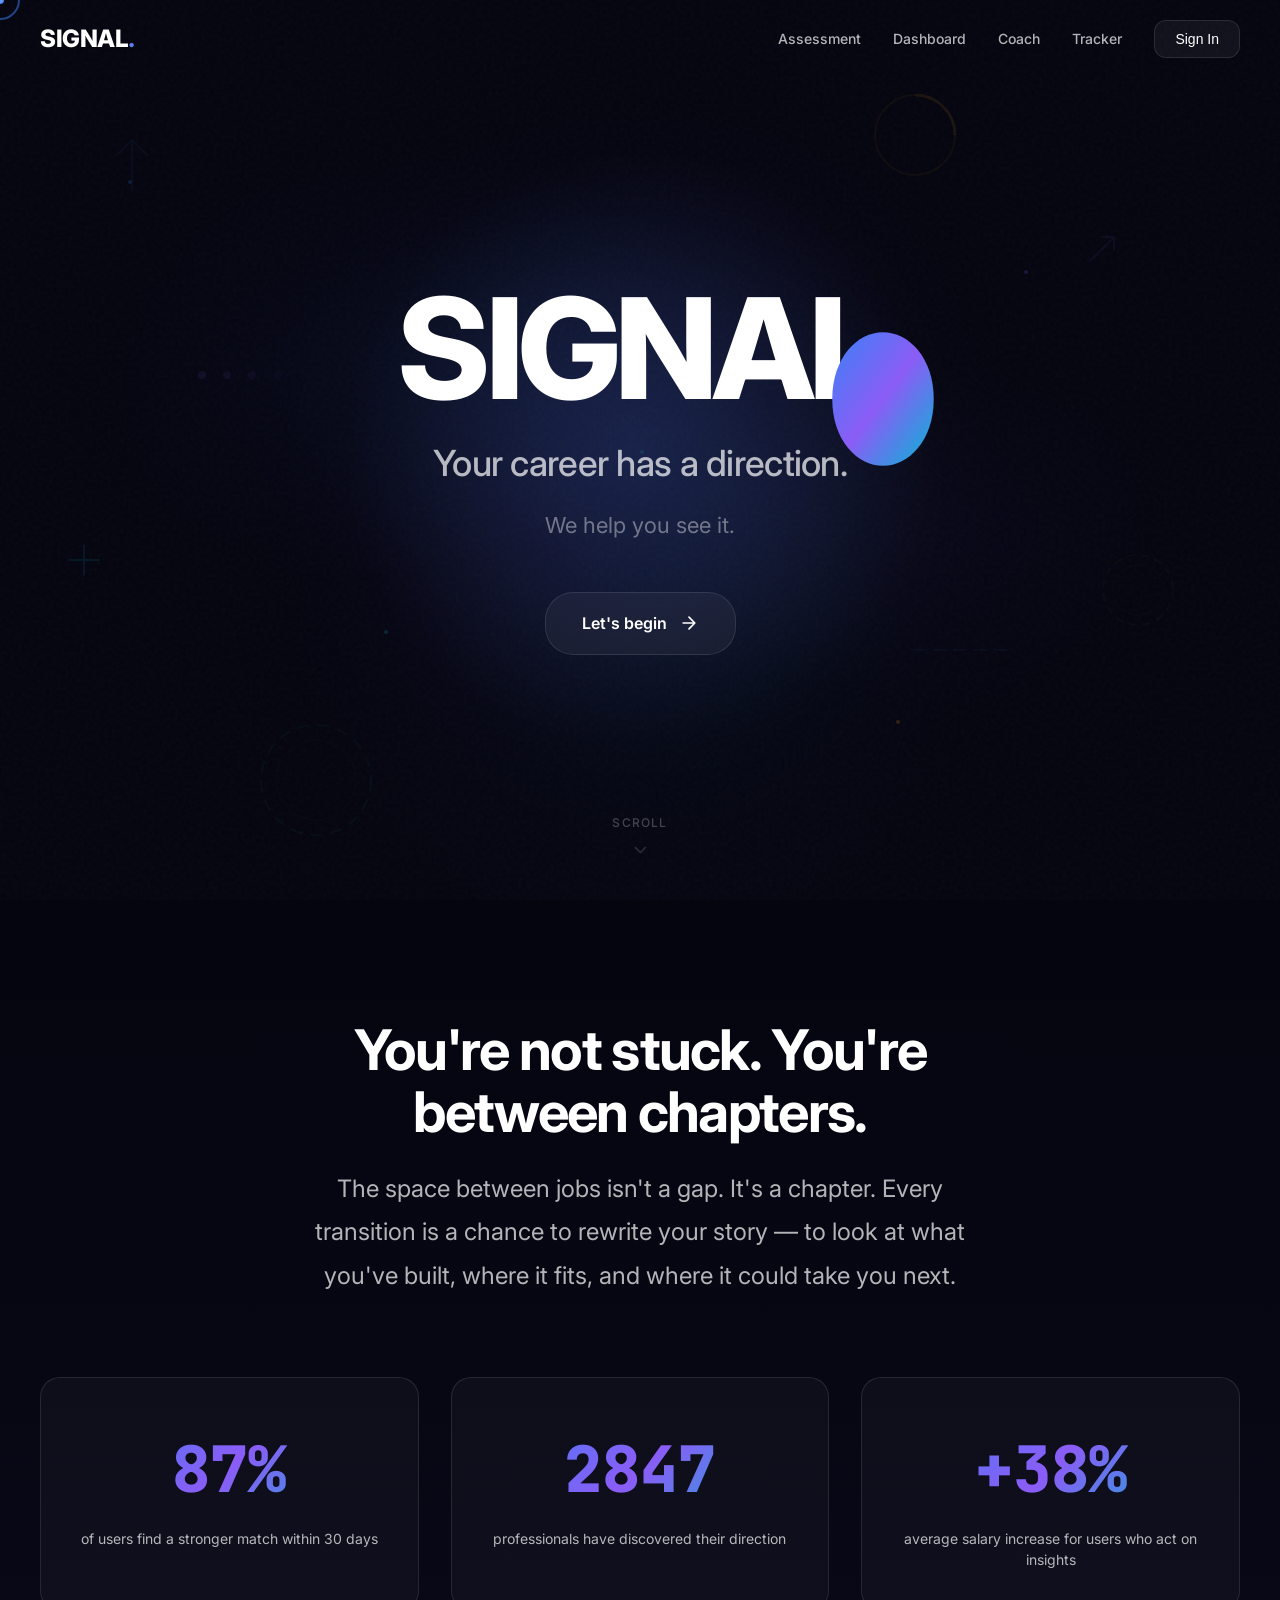
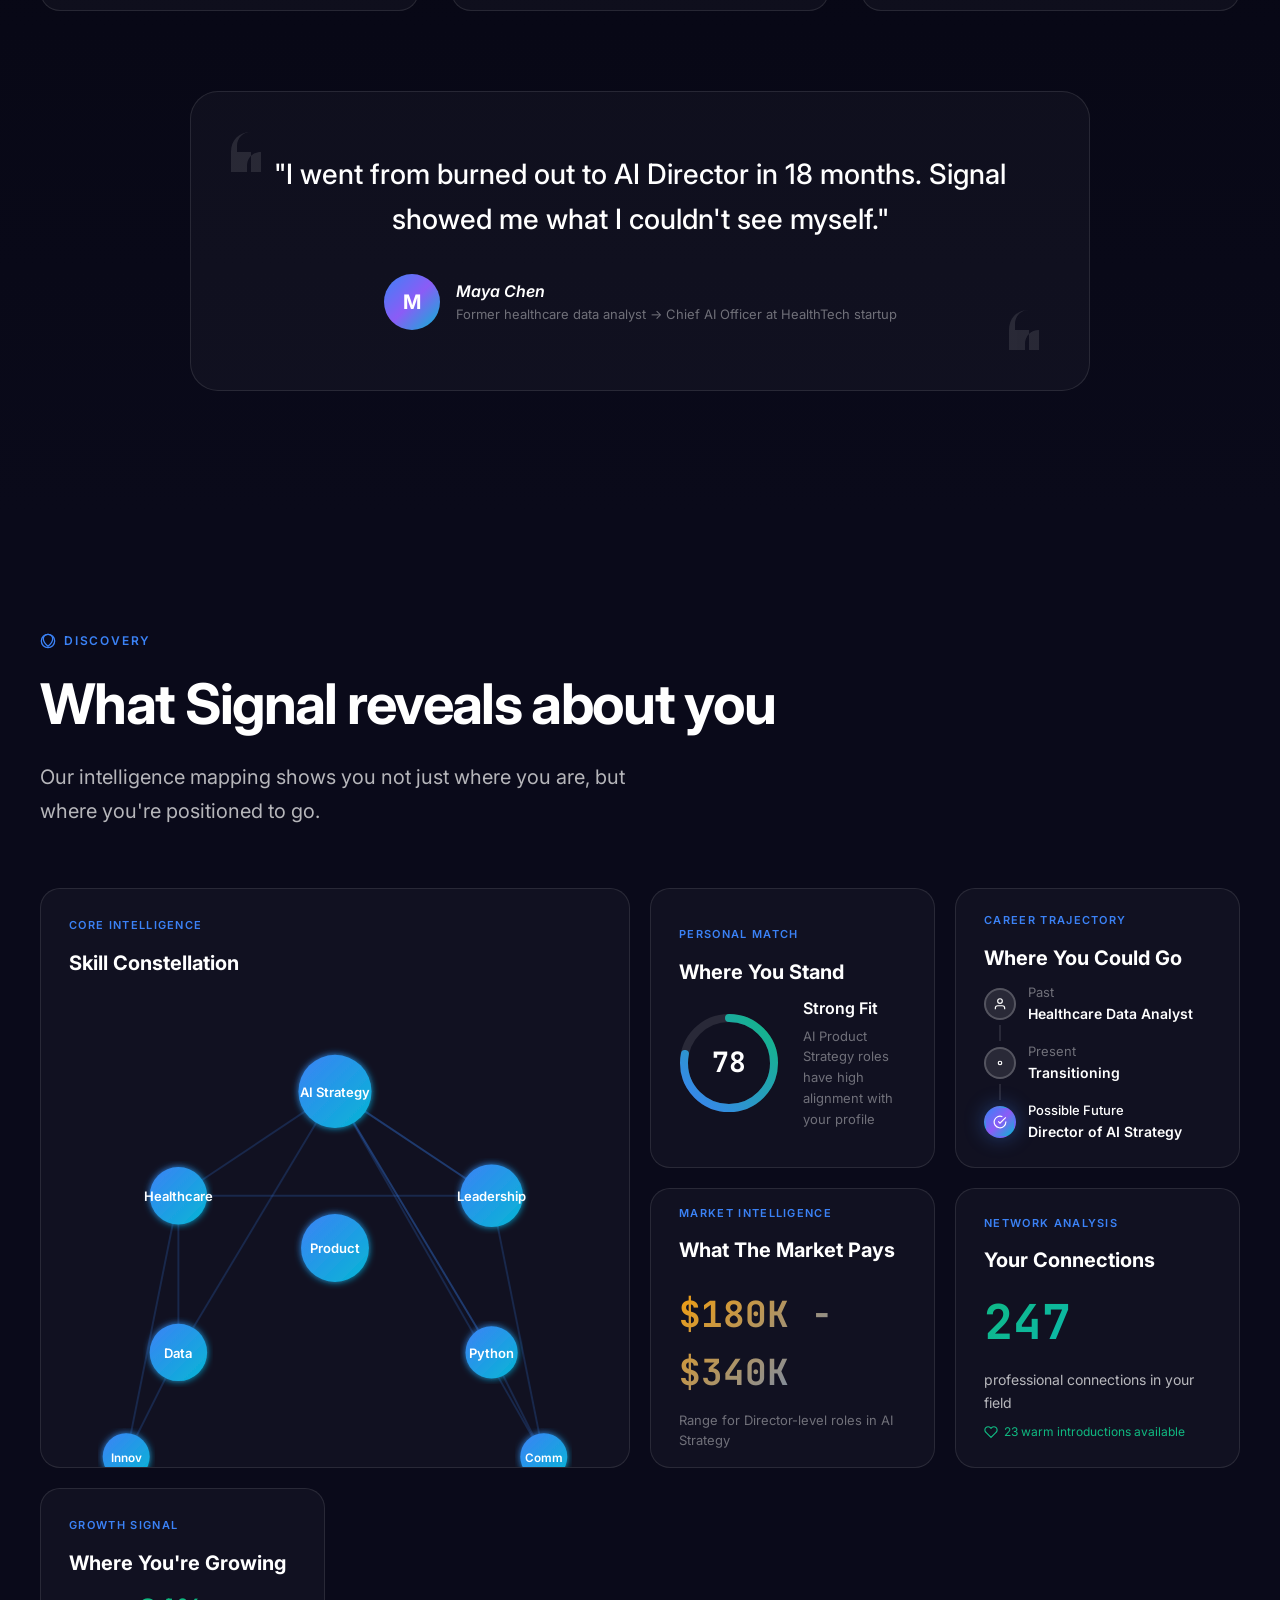
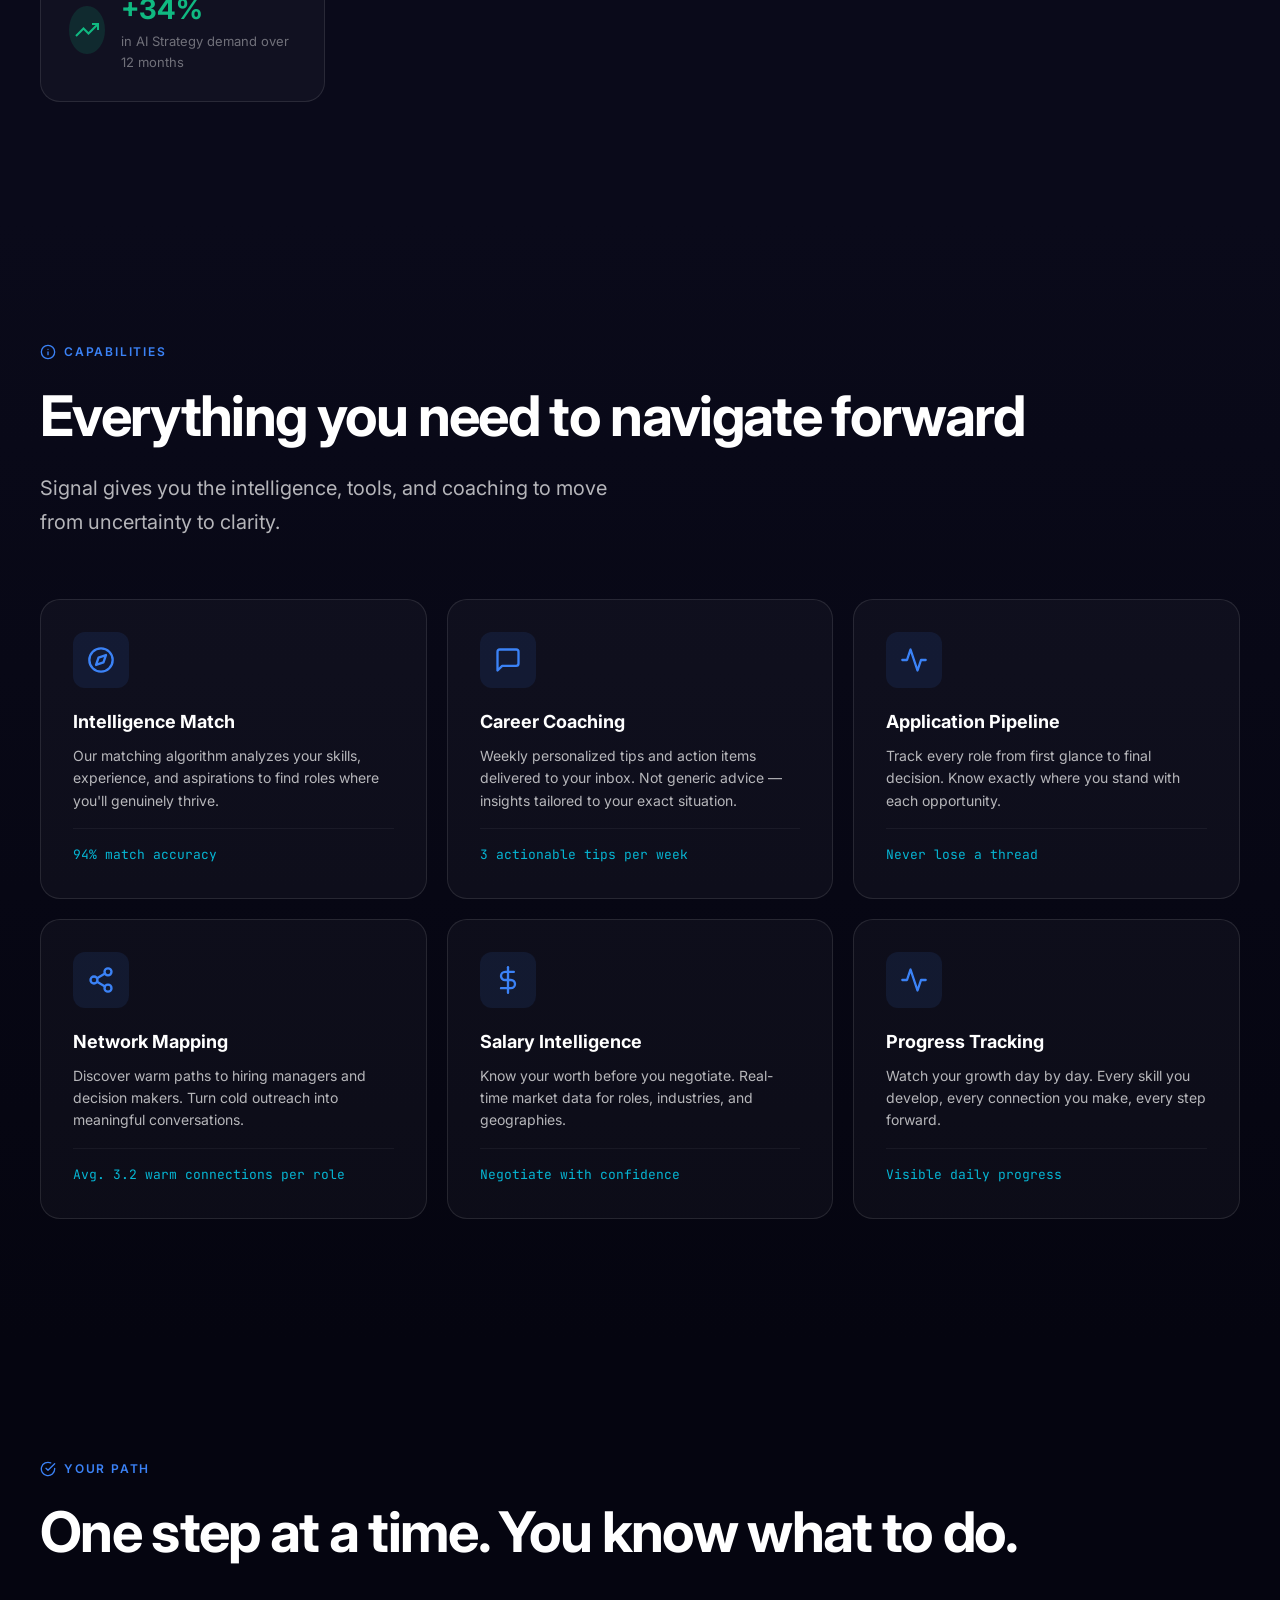
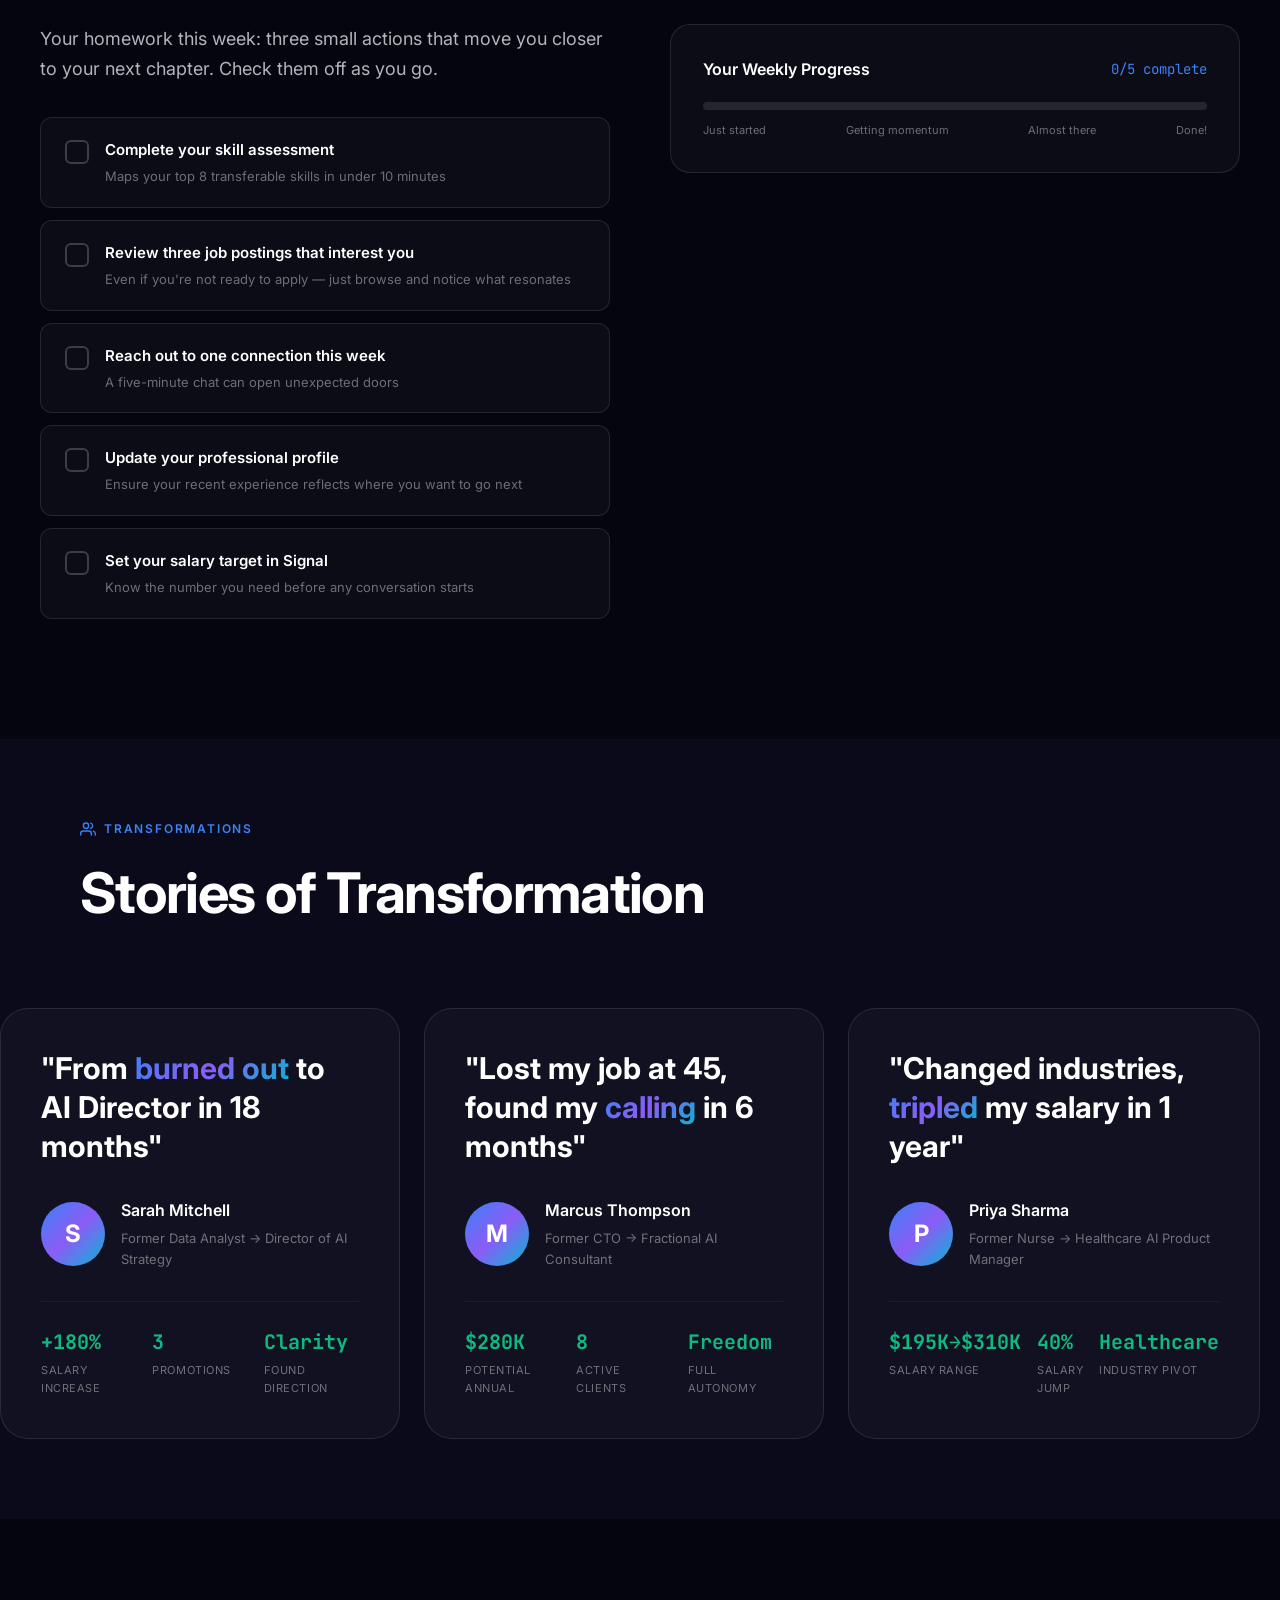
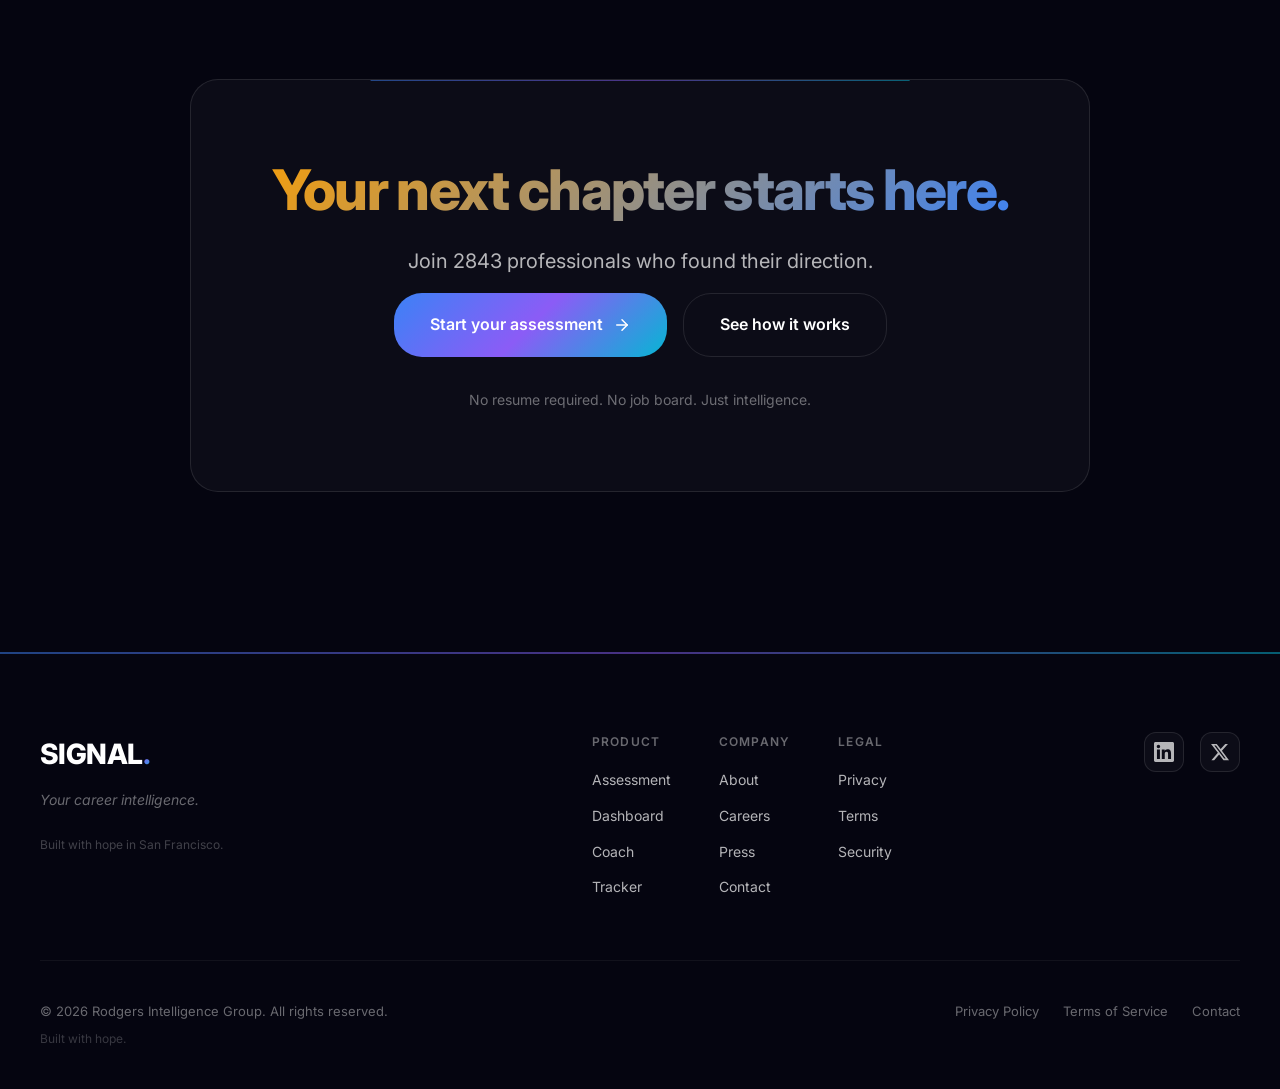
==== frontend/index.html @ 3d688646 "Initial commit: SIGNAL Career Intelligence Platform - 5-page V20 frontend (landing, assessment, dash" ====
<!DOCTYPE html>
<html lang="en">
<head>
  <meta charset="UTF-8">
  <meta name="viewport" content="width=device-width, initial-scale=1.0">
  <meta name="description" content="Signal — Your career intelligence platform. Discover your direction, match your skills to opportunity, and navigate your next chapter with confidence.">
  <meta name="theme-color" content="#0a0a1a">
  <title>Signal — Your Career Intelligence</title>
  <link rel="icon" href="data:image/svg+xml,<svg xmlns='http://www.w3.org/2000/svg' viewBox='0 0 32 32'><rect fill='%230a0a1a' width='32' height='32' rx='6'/><text x='16' y='22' font-family='system-ui' font-size='18' font-weight='700' fill='%23ffffff' text-anchor='middle'>S.</text></svg>">
  <link rel="preconnect" href="https://fonts.googleapis.com">
  <link rel="preconnect" href="https://fonts.gstatic.com" crossorigin>
  <link href="https://fonts.googleapis.com/css2?family=Inter:wght@300;400;500;600;700;800&family=JetBrains+Mono:wght@400;500;600&display=swap" rel="stylesheet">
  <style>
    /* ══════════════════════════════════════════════════════════════════════
       CSS CUSTOM PROPERTIES & RESET
    ══════════════════════════════════════════════════════════════════════ */
    :root {
      --bg-primary: #050510;
      --bg-secondary: #0a0a1a;
      --bg-card: rgba(255, 255, 255, 0.03);
      --bg-card-hover: rgba(255, 255, 255, 0.06);
      --text-primary: #ffffff;
      --text-secondary: rgba(255, 255, 255, 0.7);
      --text-muted: rgba(255, 255, 255, 0.4);
      --accent-blue: #3b82f6;
      --accent-cyan: #06b6d4;
      --accent-amber: #f59e0b;
      --accent-emerald: #10b981;
      --accent-violet: #8b5cf6;
      --gradient-hero: linear-gradient(135deg, #3b82f6 0%, #8b5cf6 50%, #06b6d4 100%);
      --gradient-cta: linear-gradient(135deg, #f59e0b 0%, #3b82f6 100%);
      --gradient-success: linear-gradient(135deg, #10b981 0%, #06b6d4 100%);
      --glass-bg: rgba(255, 255, 255, 0.05);
      --glass-border: rgba(255, 255, 255, 0.1);
      --glass-border-hover: rgba(255, 255, 255, 0.2);
      --shadow-glow: 0 0 40px rgba(59, 130, 246, 0.3);
      --shadow-card: 0 4px 24px rgba(0, 0, 0, 0.4);
      --radius-sm: 8px;
      --radius-md: 12px;
      --radius-lg: 20px;
      --radius-xl: 28px;
      --font-sans: 'Inter', -apple-system, BlinkMacSystemFont, 'Segoe UI', sans-serif;
      --font-mono: 'JetBrains Mono', 'Fira Code', monospace;
      --ease-out-expo: cubic-bezier(0.16, 1, 0.3, 1);
      --ease-out-back: cubic-bezier(0.34, 1.56, 0.64, 1);
      --ease-in-out: cubic-bezier(0.4, 0, 0.2, 1);
      --duration-fast: 150ms;
      --duration-normal: 300ms;
      --duration-slow: 500ms;
      --duration-slower: 800ms;
    }

    *, *::before, *::after {
      box-sizing: border-box;
      margin: 0;
      padding: 0;
    }

    html {
      scroll-behavior: smooth;
      -webkit-font-smoothing: antialiased;
      -moz-osx-font-smoothing: grayscale;
    }

    body {
      font-family: var(--font-sans);
      background: var(--bg-primary);
      color: var(--text-primary);
      line-height: 1.6;
      overflow-x: hidden;
      cursor: none;
    }

    body.loading {
      overflow: hidden;
    }

    @media (prefers-reduced-motion: reduce) {
      *, *::before, *::after {
        animation-duration: 0.01ms !important;
        animation-iteration-count: 1 !important;
        transition-duration: 0.01ms !important;
      }
      html {
        scroll-behavior: auto;
      }
      body {
        cursor: auto;
      }
    }

    /* ══════════════════════════════════════════════════════════════════════
       LOADING SCREEN
    ══════════════════════════════════════════════════════════════════════ */
    #loading {
      position: fixed;
      inset: 0;
      z-index: 10000;
      background: var(--bg-primary);
      display: flex;
      align-items: center;
      justify-content: center;
      flex-direction: column;
      gap: 24px;
      transition: opacity 0.6s var(--ease-out-expo), visibility 0.6s;
    }

    #loading.hidden {
      opacity: 0;
      visibility: hidden;
      pointer-events: none;
    }

    .loading-logo {
      font-size: clamp(40px, 8vw, 72px);
      font-weight: 800;
      letter-spacing: -0.03em;
      background: var(--gradient-hero);
      -webkit-background-clip: text;
      -webkit-text-fill-color: transparent;
      background-clip: text;
    }

    .loading-dots {
      display: flex;
      gap: 8px;
    }

    .loading-dots span {
      width: 12px;
      height: 12px;
      border-radius: 50%;
      background: var(--accent-blue);
      animation: loadingPulse 1.4s ease-in-out infinite;
    }

    .loading-dots span:nth-child(2) { animation-delay: 0.2s; background: var(--accent-violet); }
    .loading-dots span:nth-child(3) { animation-delay: 0.4s; background: var(--accent-cyan); }

    @keyframes loadingPulse {
      0%, 100% { transform: scale(0.8); opacity: 0.4; }
      50% { transform: scale(1.2); opacity: 1; }
    }

    /* ══════════════════════════════════════════════════════════════════════
       CUSTOM CURSORS
    ══════════════════════════════════════════════════════════════════════ */
    .cursor-dot {
      position: fixed;
      width: 8px;
      height: 8px;
      background: var(--accent-blue);
      border-radius: 50%;
      pointer-events: none;
      z-index: 10001;
      transform: translate(-50%, -50%);
      transition: transform 0.1s, background 0.2s, width 0.2s, height 0.2s;
      mix-blend-mode: screen;
    }

    .cursor-ring {
      position: fixed;
      width: 40px;
      height: 40px;
      border: 2px solid rgba(59, 130, 246, 0.5);
      border-radius: 50%;
      pointer-events: none;
      z-index: 10000;
      transform: translate(-50%, -50%);
      transition: transform 0.15s var(--ease-out-expo), width 0.3s, height 0.3s, border-color 0.3s;
    }

    .cursor-trail {
      position: fixed;
      width: 6px;
      height: 6px;
      background: rgba(139, 92, 246, 0.4);
      border-radius: 50%;
      pointer-events: none;
      z-index: 9999;
      transform: translate(-50%, -50%);
      transition: transform 0.3s var(--ease-out-expo);
    }

    body:has(.cursor-dot:hover) .cursor-dot,
    body:has(a:hover) .cursor-dot,
    body:has(button:hover) .cursor-dot {
      width: 12px;
      height: 12px;
      background: var(--accent-cyan);
    }

    /* ══════════════════════════════════════════════════════════════════════
       NAVIGATION
    ══════════════════════════════════════════════════════════════════════ */
    .nav {
      position: fixed;
      top: 0;
      left: 0;
      right: 0;
      z-index: 1000;
      padding: 20px 40px;
      display: flex;
      align-items: center;
      justify-content: space-between;
      transition: background 0.4s, backdrop-filter 0.4s, padding 0.4s;
    }

    .nav.scrolled {
      background: rgba(5, 5, 16, 0.85);
      backdrop-filter: blur(20px) saturate(180%);
      -webkit-backdrop-filter: blur(20px) saturate(180%);
      padding: 12px 40px;
      border-bottom: 1px solid rgba(255, 255, 255, 0.05);
    }

    .nav-logo {
      font-size: 24px;
      font-weight: 800;
      letter-spacing: -0.02em;
      text-decoration: none;
      color: var(--text-primary);
    }

    .nav-logo span {
      background: var(--gradient-hero);
      -webkit-background-clip: text;
      -webkit-text-fill-color: transparent;
      background-clip: text;
    }

    .nav-links {
      display: flex;
      align-items: center;
      gap: 32px;
      list-style: none;
    }

    .nav-links a {
      color: var(--text-secondary);
      text-decoration: none;
      font-size: 14px;
      font-weight: 500;
      position: relative;
      transition: color 0.2s;
    }

    .nav-links a::after {
      content: '';
      position: absolute;
      bottom: -4px;
      left: 0;
      width: 0;
      height: 2px;
      background: var(--gradient-hero);
      transition: width 0.3s var(--ease-out-expo);
    }

    .nav-links a:hover,
    .nav-links a.active {
      color: var(--text-primary);
    }

    .nav-links a:hover::after,
    .nav-links a.active::after {
      width: 100%;
    }

    .nav-signin {
      background: var(--glass-bg);
      border: 1px solid var(--glass-border);
      color: var(--text-primary);
      padding: 10px 20px;
      border-radius: var(--radius-md);
      font-size: 14px;
      font-weight: 500;
      cursor: none;
      transition: background 0.2s, border-color 0.2s, transform 0.2s;
    }

    .nav-signin:hover {
      background: var(--bg-card-hover);
      border-color: var(--glass-border-hover);
      transform: translateY(-1px);
    }

    .nav-signin:focus-visible {
      outline: 2px solid var(--accent-blue);
      outline-offset: 2px;
    }

    .hamburger {
      display: none;
      flex-direction: column;
      gap: 6px;
      background: none;
      border: none;
      cursor: none;
      padding: 8px;
      z-index: 1002;
    }

    .hamburger span {
      display: block;
      width: 28px;
      height: 2px;
      background: var(--text-primary);
      transition: transform 0.3s var(--ease-out-expo), opacity 0.3s;
    }

    .hamburger.active span:nth-child(1) {
      transform: translateY(8px) rotate(45deg);
    }

    .hamburger.active span:nth-child(2) {
      opacity: 0;
    }

    .hamburger.active span:nth-child(3) {
      transform: translateY(-8px) rotate(-45deg);
    }

    .mobile-menu {
      position: fixed;
      inset: 0;
      background: rgba(5, 5, 16, 0.97);
      backdrop-filter: blur(30px);
      -webkit-backdrop-filter: blur(30px);
      z-index: 999;
      display: flex;
      flex-direction: column;
      align-items: center;
      justify-content: center;
      gap: 32px;
      opacity: 0;
      visibility: hidden;
      transition: opacity 0.4s var(--ease-out-expo), visibility 0.4s;
    }

    .mobile-menu.active {
      opacity: 1;
      visibility: visible;
    }

    .mobile-menu a {
      font-size: clamp(28px, 6vw, 48px);
      font-weight: 700;
      color: var(--text-secondary);
      text-decoration: none;
      transition: color 0.2s, transform 0.2s;
    }

    .mobile-menu a:hover {
      color: var(--text-primary);
      transform: translateX(8px);
    }

    @media (max-width: 768px) {
      .nav {
        padding: 16px 20px;
      }
      .nav-links {
        display: none;
      }
      .hamburger {
        display: flex;
      }
    }

    /* ══════════════════════════════════════════════════════════════════════
       HERO SECTION
    ══════════════════════════════════════════════════════════════════════ */
    .hero {
      min-height: 100vh;
      display: flex;
      align-items: center;
      justify-content: center;
      position: relative;
      overflow: hidden;
      padding: 120px 20px 80px;
    }

    .hero-bg {
      position: absolute;
      inset: 0;
      z-index: 0;
    }

    .hero-bg::before {
      content: '';
      position: absolute;
      inset: 0;
      background: 
        radial-gradient(ellipse 80% 50% at 20% 40%, rgba(59, 130, 246, 0.15) 0%, transparent 50%),
        radial-gradient(ellipse 60% 40% at 80% 60%, rgba(139, 92, 246, 0.12) 0%, transparent 50%),
        radial-gradient(ellipse 100% 80% at 50% 100%, rgba(6, 182, 212, 0.08) 0%, transparent 50%),
        radial-gradient(ellipse 50% 30% at 100% 20%, rgba(245, 158, 11, 0.05) 0%, transparent 40%);
      animation: meshShift 20s ease-in-out infinite alternate;
    }

    .hero-bg::after {
      content: '';
      position: absolute;
      inset: 0;
      background: radial-gradient(circle at 50% 50%, transparent 0%, var(--bg-primary) 70%);
    }

    @keyframes meshShift {
      0% { transform: scale(1) rotate(0deg); }
      100% { transform: scale(1.1) rotate(3deg); }
    }

    .hero-video {
      position: absolute;
      inset: 0;
      object-fit: cover;
      width: 100%;
      height: 100%;
      opacity: 0.4;
      z-index: 1;
    }

    .hero-content {
      position: relative;
      z-index: 10;
      text-align: center;
      max-width: 1000px;
    }

    .hero-logo {
      font-size: clamp(60px, 12vw, 140px);
      font-weight: 800;
      letter-spacing: -0.04em;
      line-height: 0.9;
      margin-bottom: 24px;
    }

    .hero-logo .dot {
      display: inline-block;
      position: relative;
    }

    .hero-logo .dot svg {
      position: absolute;
      top: 50%;
      left: 50%;
      transform: translate(-50%, -50%);
      width: 1.2em;
      height: 1.2em;
    }

    .hero-headline {
      font-size: clamp(20px, 4vw, 36px);
      font-weight: 500;
      color: var(--text-secondary);
      margin-bottom: 16px;
      letter-spacing: -0.02em;
    }

    .hero-headline .word {
      display: inline-block;
      opacity: 0;
      transform: translateY(30px);
      transition: opacity 0.6s var(--ease-out-expo), transform 0.6s var(--ease-out-expo);
    }

    .hero-headline .word.visible {
      opacity: 1;
      transform: translateY(0);
    }

    .hero-sub {
      font-size: clamp(16px, 2.5vw, 22px);
      color: var(--text-muted);
      margin-bottom: 48px;
      opacity: 0;
      transform: translateY(20px);
      transition: opacity 0.8s var(--ease-out-expo) 0.4s, transform 0.8s var(--ease-out-expo) 0.4s;
    }

    .hero-sub.visible {
      opacity: 1;
      transform: translateY(0);
    }

    .hero-cta {
      display: inline-flex;
      align-items: center;
      gap: 12px;
      background: var(--glass-bg);
      backdrop-filter: blur(20px);
      border: 1px solid var(--glass-border);
      color: var(--text-primary);
      padding: 18px 36px;
      border-radius: var(--radius-xl);
      font-size: 16px;
      font-weight: 600;
      text-decoration: none;
      cursor: none;
      position: relative;
      overflow: hidden;
      transition: border-color 0.3s, transform 0.3s var(--ease-out-back), box-shadow 0.3s;
    }

    .hero-cta::before {
      content: '';
      position: absolute;
      inset: -2px;
      background: var(--gradient-hero);
      opacity: 0;
      z-index: -1;
      transition: opacity 0.3s;
      border-radius: inherit;
      filter: blur(15px);
    }

    .hero-cta:hover {
      border-color: var(--accent-blue);
      transform: translateY(-3px);
      box-shadow: var(--shadow-glow);
    }

    .hero-cta:hover::before {
      opacity: 0.5;
    }

    .hero-cta:focus-visible {
      outline: 2px solid var(--accent-blue);
      outline-offset: 4px;
    }

    .hero-cta svg {
      transition: transform 0.3s var(--ease-out-expo);
    }

    .hero-cta:hover svg {
      transform: translateX(4px);
    }

    .scroll-indicator {
      position: absolute;
      bottom: 40px;
      left: 50%;
      transform: translateX(-50%);
      display: flex;
      flex-direction: column;
      align-items: center;
      gap: 8px;
      color: var(--text-muted);
      font-size: 12px;
      font-weight: 500;
      letter-spacing: 0.1em;
      text-transform: uppercase;
      animation: scrollBob 2s ease-in-out infinite;
    }

    .scroll-indicator svg {
      opacity: 0.6;
    }

    @keyframes scrollBob {
      0%, 100% { transform: translateX(-50%) translateY(0); }
      50% { transform: translateX(-50%) translateY(8px); }
    }

    /* ══════════════════════════════════════════════════════════════════════
       FLOAT LAYER
    ══════════════════════════════════════════════════════════════════════ */
    .float-layer {
      position: fixed;
      inset: 0;
      pointer-events: none;
      z-index: 2;
      overflow: hidden;
    }

    .float-shape {
      position: absolute;
      opacity: 0.15;
      will-change: transform;
    }

    .float-shape[data-depth="0.1"] { opacity: 0.08; }
    .float-shape[data-depth="0.3"] { opacity: 0.12; }
    .float-shape[data-depth="0.6"] { opacity: 0.18; }

    .float-shape svg {
      width: 100%;
      height: 100%;
    }

    .float-shape--arrow1 {
      top: 15%;
      left: 8%;
      width: 60px;
      height: 60px;
      animation: float1 12s ease-in-out infinite;
    }

    .float-shape--arrow2 {
      top: 25%;
      right: 12%;
      width: 48px;
      height: 48px;
      animation: float2 15s ease-in-out infinite;
    }

    .float-shape--cross1 {
      top: 60%;
      left: 5%;
      width: 40px;
      height: 40px;
      animation: float3 18s ease-in-out infinite;
    }

    .float-shape--circle1 {
      bottom: 30%;
      right: 8%;
      width: 80px;
      height: 80px;
      animation: float4 14s ease-in-out infinite;
    }

    .float-shape--dashed {
      top: 70%;
      right: 20%;
      width: 120px;
      height: 40px;
      animation: float5 16s ease-in-out infinite;
    }

    .float-shape--dots {
      top: 40%;
      left: 15%;
      width: 100px;
      height: 30px;
      animation: float6 20s ease-in-out infinite;
    }

    /* Additional ambient particles */
    .float-shape--ring1 {
      top: 80%;
      left: 20%;
      width: 120px;
      height: 120px;
      animation: floatRing 25s ease-in-out infinite;
    }

    .float-shape--ring2 {
      top: 10%;
      right: 25%;
      width: 90px;
      height: 90px;
      animation: floatRing 22s ease-in-out infinite reverse;
    }

    @keyframes floatRing {
      0%, 100% { transform: translate(0, 0) rotate(0deg); }
      25% { transform: translate(30px, -20px) rotate(90deg); }
      50% { transform: translate(-10px, 40px) rotate(180deg); }
      75% { transform: translate(-40px, 10px) rotate(270deg); }
    }

    /* Noise texture overlay for depth */
    .hero-noise {
      position: absolute;
      inset: 0;
      opacity: 0.03;
      z-index: 3;
      pointer-events: none;
      background-image: url("data:image/svg+xml,%3Csvg viewBox='0 0 256 256' xmlns='http://www.w3.org/2000/svg'%3E%3Cfilter id='noise'%3E%3CfeTurbulence type='fractalNoise' baseFrequency='0.9' numOctaves='4' stitchTiles='stitch'/%3E%3C/filter%3E%3Crect width='100%25' height='100%25' filter='url(%23noise)'/%3E%3C/svg%3E");
    }

    /* Animated gradient border */
    .gradient-border {
      position: relative;
    }

    .gradient-border::before {
      content: '';
      position: absolute;
      inset: -1px;
      border-radius: inherit;
      background: var(--gradient-hero);
      opacity: 0;
      z-index: -1;
      transition: opacity 0.3s;
    }

    .gradient-border:hover::before {
      opacity: 0.5;
    }

    /* Particle system */
    .particles {
      position: absolute;
      inset: 0;
      overflow: hidden;
      z-index: 1;
      pointer-events: none;
    }

    .particle {
      position: absolute;
      width: 4px;
      height: 4px;
      border-radius: 50%;
      opacity: 0.3;
      animation: particleFloat 15s ease-in-out infinite;
    }

    .particle:nth-child(1) { left: 10%; top: 20%; background: var(--accent-blue); animation-delay: 0s; }
    .particle:nth-child(2) { left: 80%; top: 30%; background: var(--accent-violet); animation-delay: 2s; }
    .particle:nth-child(3) { left: 30%; top: 70%; background: var(--accent-cyan); animation-delay: 4s; }
    .particle:nth-child(4) { left: 70%; top: 80%; background: var(--accent-amber); animation-delay: 6s; }
    .particle:nth-child(5) { left: 50%; top: 50%; background: var(--accent-emerald); animation-delay: 8s; }

    @keyframes particleFloat {
      0%, 100% { transform: translate(0, 0) scale(1); opacity: 0.3; }
      33% { transform: translate(20px, -30px) scale(1.5); opacity: 0.6; }
      66% { transform: translate(-15px, 20px) scale(0.8); opacity: 0.2; }
    }

    /* Hero glow effect */
    .hero-glow {
      position: absolute;
      width: 600px;
      height: 600px;
      background: radial-gradient(circle, rgba(59, 130, 246, 0.15) 0%, transparent 70%);
      top: 50%;
      left: 50%;
      transform: translate(-50%, -50%);
      z-index: 2;
      animation: glowPulse 6s ease-in-out infinite;
      pointer-events: none;
    }

    @keyframes glowPulse {
      0%, 100% { transform: translate(-50%, -50%) scale(1); opacity: 0.5; }
      50% { transform: translate(-50%, -50%) scale(1.2); opacity: 0.8; }
    }

    /* Shine effect for cards */
    .shine-effect {
      position: relative;
      overflow: hidden;
    }

    .shine-effect::after {
      content: '';
      position: absolute;
      top: 0;
      left: -100%;
      width: 50%;
      height: 100%;
      background: linear-gradient(90deg, transparent, rgba(255, 255, 255, 0.05), transparent);
      transform: skewX(-25deg);
      transition: left 0.6s;
    }

    .shine-effect:hover::after {
      left: 150%;
    }

    /* Animated dash lines */
    .dashed-line {
      stroke-dasharray: 8 4;
      animation: dashMove 20s linear infinite;
    }

    @keyframes dashMove {
      to { stroke-dashoffset: -100; }
    }

    /* Card tilt effect on hover */
    .tilt-card {
      transition: transform 0.4s var(--ease-out-expo);
      transform-style: preserve-3d;
    }

    .tilt-card:hover {
      transform: perspective(1000px) rotateX(2deg) rotateY(-2deg) translateY(-8px);
    }

    /* Pulsing dot animation */
    .pulse-dot {
      animation: pulseDot 2s ease-in-out infinite;
    }

    @keyframes pulseDot {
      0%, 100% { transform: scale(1); opacity: 1; }
      50% { transform: scale(1.5); opacity: 0.5; }
    }

    /* Typewriter effect for subtitle */
    .typewriter {
      overflow: hidden;
      white-space: nowrap;
      animation: typing 3s steps(30, end);
    }

    @keyframes typing {
      from { width: 0; }
      to { width: 100%; }
    }

    /* Ripple effect */
    .ripple {
      position: relative;
      overflow: hidden;
    }

    .ripple::before {
      content: '';
      position: absolute;
      top: 50%;
      left: 50%;
      width: 0;
      height: 0;
      background: rgba(255, 255, 255, 0.2);
      border-radius: 50%;
      transform: translate(-50%, -50%);
      transition: width 0.6s, height 0.6s;
    }

    .ripple:active::before {
      width: 300px;
      height: 300px;
    }

    /* Magnetic button effect area */
    .magnetic-btn {
      position: relative;
      transition: transform 0.2s var(--ease-out-expo);
    }

    /* Animated number counter */
    .animated-number {
      font-variant-numeric: tabular-nums;
    }

    /* Blob background */
    .blob-bg {
      position: absolute;
      width: 400px;
      height: 400px;
      background: var(--gradient-hero);
      filter: blur(100px);
      opacity: 0.2;
      border-radius: 40%;
      animation: blobMorph 10s ease-in-out infinite;
      z-index: 0;
    }

    @keyframes blobMorph {
      0%, 100% { border-radius: 40%; transform: translate(0, 0) scale(1); }
      25% { border-radius: 50%; transform: translate(30px, -40px) scale(1.1); }
      50% { border-radius: 35%; transform: translate(-20px, 30px) scale(0.95); }
      75% { border-radius: 45%; transform: translate(40px, 20px) scale(1.05); }
    }

    /* Floating text animation */
    .float-text {
      animation: floatText 4s ease-in-out infinite;
    }

    @keyframes floatText {
      0%, 100% { transform: translateY(0); }
      50% { transform: translateY(-10px); }
    }

    /* Stagger child animations */
    .stagger-children > * {
      opacity: 0;
      transform: translateY(20px);
      animation: staggerFadeIn 0.5s var(--ease-out-expo) forwards;
    }

    .stagger-children > *:nth-child(1) { animation-delay: 0.1s; }
    .stagger-children > *:nth-child(2) { animation-delay: 0.2s; }
    .stagger-children > *:nth-child(3) { animation-delay: 0.3s; }
    .stagger-children > *:nth-child(4) { animation-delay: 0.4s; }
    .stagger-children > *:nth-child(5) { animation-delay: 0.5s; }
    .stagger-children > *:nth-child(6) { animation-delay: 0.6s; }

    @keyframes staggerFadeIn {
      to { opacity: 1; transform: translateY(0); }
    }

    /* Skill node hover glow */
    .skill-node-glow {
      filter: drop-shadow(0 0 8px var(--accent-cyan));
    }

    /* Animated underline for links */
    .animated-link {
      position: relative;
      text-decoration: none;
    }

    .animated-link::after {
      content: '';
      position: absolute;
      bottom: -2px;
      left: 0;
      width: 0;
      height: 2px;
      background: var(--gradient-hero);
      transition: width 0.3s var(--ease-out-expo);
    }

    .animated-link:hover::after {
      width: 100%;
    }

    /* Hero scroll progress indicator */
    .scroll-progress {
      position: fixed;
      top: 0;
      left: 0;
      height: 3px;
      background: var(--gradient-hero);
      z-index: 9999;
      width: 0%;
      transition: width 0.1s linear;
    }

    /* Section transitions */
    .section-reveal {
      opacity: 0;
      transform: translateY(40px);
      transition: opacity 0.8s var(--ease-out-expo), transform 0.8s var(--ease-out-expo);
    }

    .section-reveal.visible {
      opacity: 1;
      transform: translateY(0);
    }

    /* Animated arrow indicator */
    .arrow-bounce {
      animation: arrowBounce 2s ease-in-out infinite;
    }

    @keyframes arrowBounce {
      0%, 100% { transform: translateY(0) rotate(0deg); }
      25% { transform: translateY(8px) rotate(10deg); }
      75% { transform: translateY(-4px) rotate(-5deg); }
    }

    /* Marquee effect for stats */
    .marquee {
      display: flex;
      overflow: hidden;
      user-select: none;
    }

    .marquee-content {
      display: flex;
      animation: marqueeScroll 30s linear infinite;
    }

    .marquee-content:hover {
      animation-play-state: paused;
    }

    @keyframes marqueeScroll {
      from { transform: translateX(0); }
      to { transform: translateX(-50%); }
    }

    /* Testimonial card 3D flip */
    .flip-card {
      perspective: 1000px;
    }

    .flip-card-inner {
      transition: transform 0.8s;
      transform-style: preserve-3d;
    }

    .flip-card:hover .flip-card-inner {
      transform: rotateY(10deg) rotateX(5deg);
    }

    /* Interactive focus states */
    .focus-glow:focus {
      box-shadow: 0 0 0 4px rgba(59, 130, 246, 0.3);
    }

    /* Success celebration animation */
    @keyframes celebrate {
      0% { transform: scale(1); }
      25% { transform: scale(1.1) rotate(-3deg); }
      50% { transform: scale(1.15) rotate(3deg); }
      75% { transform: scale(1.1) rotate(-2deg); }
      100% { transform: scale(1) rotate(0deg); }
    }

    .celebrate {
      animation: celebrate 0.6s var(--ease-out-back);
    }

    /* Loading shimmer */
    .shimmer {
      background: linear-gradient(90deg, var(--bg-card) 25%, var(--bg-card-hover) 50%, var(--bg-card) 75%);
      background-size: 200% 100%;
      animation: shimmerEffect 1.5s infinite;
    }

    @keyframes shimmerEffect {
      0% { background-position: 200% 0; }
      100% { background-position: -200% 0; }
    }

    @keyframes float1 {
      0%, 100% { transform: translate(0, 0) rotate(0deg); }
      33% { transform: translate(15px, -25px) rotate(5deg); }
      66% { transform: translate(-10px, -10px) rotate(-3deg); }
    }

    @keyframes float2 {
      0%, 100% { transform: translate(0, 0) rotate(0deg); }
      33% { transform: translate(-20px, 15px) rotate(-8deg); }
      66% { transform: translate(10px, 25px) rotate(4deg); }
    }

    @keyframes float3 {
      0%, 100% { transform: translate(0, 0) scale(1); }
      50% { transform: translate(20px, -15px) scale(1.1); }
    }

    @keyframes float4 {
      0%, 100% { transform: translate(0, 0) rotate(0deg); }
      25% { transform: translate(-30px, 20px) rotate(90deg); }
      75% { transform: translate(20px, -25px) rotate(-90deg); }
    }

    @keyframes float5 {
      0%, 100% { transform: translate(0, 0); opacity: 0.1; }
      50% { transform: translate(-40px, 10px); opacity: 0.2; }
    }

    @keyframes float6 {
      0%, 100% { transform: translate(0, 0); }
      33% { transform: translate(25px, -20px); }
      66% { transform: translate(-15px, 15px); }
    }

    /* ══════════════════════════════════════════════════════════════════════
       SECTION COMMON STYLES
    ══════════════════════════════════════════════════════════════════════ */
    .section {
      position: relative;
      padding: 120px 20px;
      z-index: 10;
    }

    .section-inner {
      max-width: 1200px;
      margin: 0 auto;
    }

    .section-label {
      display: inline-flex;
      align-items: center;
      gap: 8px;
      font-size: 12px;
      font-weight: 600;
      letter-spacing: 0.15em;
      text-transform: uppercase;
      color: var(--accent-blue);
      margin-bottom: 24px;
    }

    .section-label svg {
      width: 16px;
      height: 16px;
    }

    .section-title {
      font-size: clamp(32px, 5vw, 56px);
      font-weight: 700;
      letter-spacing: -0.03em;
      line-height: 1.1;
      margin-bottom: 24px;
    }

    .section-title .word {
      display: inline-block;
      opacity: 0;
      transform: translateY(40px);
      transition: opacity 0.6s var(--ease-out-expo), transform 0.6s var(--ease-out-expo);
    }

    .section-title .word.visible {
      opacity: 1;
      transform: translateY(0);
    }

    .section-subtitle {
      font-size: clamp(16px, 2vw, 20px);
      color: var(--text-secondary);
      max-width: 600px;
      line-height: 1.7;
    }

    /* ══════════════════════════════════════════════════════════════════════
       RECOGNITION SECTION
    ══════════════════════════════════════════════════════════════════════ */
    .section--recognition {
      background: linear-gradient(180deg, var(--bg-primary) 0%, var(--bg-secondary) 100%);
    }

    .recognition-story {
      max-width: 700px;
      margin: 0 auto 80px;
      text-align: center;
    }

    .recognition-story p {
      font-size: clamp(18px, 2.5vw, 24px);
      color: var(--text-secondary);
      line-height: 1.8;
    }

    .recognition-stats {
      display: grid;
      grid-template-columns: repeat(3, 1fr);
      gap: 32px;
      margin-bottom: 80px;
    }

    @media (max-width: 768px) {
      .recognition-stats {
        grid-template-columns: 1fr;
        gap: 24px;
      }
    }

    .stat-card {
      background: var(--bg-card);
      border: 1px solid var(--glass-border);
      border-radius: var(--radius-lg);
      padding: 40px 24px;
      text-align: center;
      position: relative;
      overflow: hidden;
      transition: border-color 0.3s, transform 0.3s var(--ease-out-expo);
    }

    .stat-card:hover {
      border-color: var(--glass-border-hover);
      transform: translateY(-4px);
    }

    .stat-number {
      font-size: clamp(40px, 6vw, 64px);
      font-weight: 800;
      font-family: var(--font-mono);
      background: var(--gradient-hero);
      -webkit-background-clip: text;
      -webkit-text-fill-color: transparent;
      background-clip: text;
      margin-bottom: 8px;
    }

    .stat-label {
      font-size: 14px;
      color: var(--text-secondary);
      line-height: 1.5;
    }

    .recognition-quote {
      max-width: 900px;
      margin: 0 auto;
      position: relative;
      padding: 60px 40px;
      background: var(--bg-card);
      border: 1px solid var(--glass-border);
      border-radius: var(--radius-xl);
      overflow: hidden;
    }

    .quote-mark {
      position: absolute;
      width: 80px;
      height: 80px;
      opacity: 0.1;
      animation: quoteFloat 8s ease-in-out infinite;
    }

    .quote-mark--left {
      top: 20px;
      left: 20px;
    }

    .quote-mark--right {
      bottom: 20px;
      right: 20px;
      animation-delay: 4s;
    }

    @keyframes quoteFloat {
      0%, 100% { transform: translate(0, 0) rotate(0deg); }
      50% { transform: translate(10px, -10px) rotate(5deg); }
    }

    .quote-text {
      font-size: clamp(20px, 3vw, 28px);
      font-weight: 500;
      line-height: 1.6;
      text-align: center;
      position: relative;
      z-index: 1;
      margin-bottom: 32px;
    }

    .quote-author {
      display: flex;
      align-items: center;
      justify-content: center;
      gap: 16px;
      position: relative;
      z-index: 1;
    }

    .quote-avatar {
      width: 56px;
      height: 56px;
      border-radius: 50%;
      background: var(--gradient-hero);
      display: flex;
      align-items: center;
      justify-content: center;
      font-weight: 700;
      font-size: 20px;
    }

    .quote-author-info {
      text-align: left;
    }

    .quote-author-name {
      font-size: 16px;
      font-weight: 600;
      margin-bottom: 4px;
    }

    .quote-author-role {
      font-size: 13px;
      color: var(--text-muted);
    }

    /* ══════════════════════════════════════════════════════════════════════
       DISCOVERY SECTION (BENTO GRID)
    ══════════════════════════════════════════════════════════════════════ */
    .section--discovery {
      background: var(--bg-secondary);
    }

    .section--discovery .section-inner > p {
      font-size: clamp(16px, 2vw, 20px);
      color: var(--text-secondary);
      max-width: 600px;
      line-height: 1.7;
      margin-bottom: 60px;
    }

    .bento-grid {
      display: grid;
      grid-template-columns: repeat(4, 1fr);
      grid-template-rows: repeat(2, 280px);
      gap: 20px;
    }

    @media (max-width: 1024px) {
      .bento-grid {
        grid-template-columns: repeat(2, 1fr);
        grid-template-rows: auto;
      }
      .bento-card--constellation { grid-column: span 2; grid-row: span 1; min-height: 350px; }
      .bento-card--fit { grid-column: span 2; }
      .bento-card--career { grid-row: span 1; }
    }

    @media (max-width: 640px) {
      .bento-grid {
        grid-template-columns: 1fr;
      }
      .bento-card--constellation,
      .bento-card--fit {
        grid-column: span 1;
      }
    }

    .bento-card {
      background: var(--bg-card);
      border: 1px solid var(--glass-border);
      border-radius: var(--radius-lg);
      padding: 28px;
      position: relative;
      overflow: hidden;
      transition: border-color 0.3s, background 0.3s, transform 0.3s var(--ease-out-expo);
    }

    .bento-card:hover {
      border-color: var(--glass-border-hover);
      background: var(--bg-card-hover);
      transform: translateY(-4px);
    }

    .bento-card-label {
      font-size: 11px;
      font-weight: 600;
      letter-spacing: 0.12em;
      text-transform: uppercase;
      color: var(--accent-blue);
      margin-bottom: 12px;
    }

    .bento-card-title {
      font-size: 20px;
      font-weight: 700;
      margin-bottom: 8px;
    }

    .bento-card-desc {
      font-size: 14px;
      color: var(--text-secondary);
      line-height: 1.6;
    }

    .bento-card--constellation {
      grid-column: span 2;
      grid-row: span 2;
    }

    .skill-web {
      width: 100%;
      height: 100%;
      min-height: 400px;
    }

    .skill-web .node {
      cursor: none;
      transition: transform 0.3s var(--ease-out-expo);
    }

    .skill-web .node:hover {
      transform: scale(1.15);
    }

    .skill-web .node circle {
      transition: fill 0.3s;
    }

    .skill-web .node:hover circle {
      fill: var(--accent-cyan);
    }

    .skill-web .link {
      stroke: rgba(59, 130, 246, 0.2);
      stroke-width: 1.5;
      transition: stroke 0.3s, stroke-width 0.3s;
    }

    .skill-web:hover .link {
      stroke: rgba(59, 130, 246, 0.4);
    }

    .skill-web .link.active {
      stroke: var(--accent-cyan);
      stroke-width: 2.5;
    }

    .bento-card--fit {
      display: flex;
      flex-direction: column;
      justify-content: center;
    }

    .fit-score-display {
      display: flex;
      align-items: center;
      gap: 24px;
    }

    .fit-arc {
      width: 100px;
      height: 100px;
      position: relative;
    }

    .fit-arc svg {
      transform: rotate(-90deg);
    }

    .fit-arc-bg {
      fill: none;
      stroke: rgba(255, 255, 255, 0.1);
      stroke-width: 8;
    }

    .fit-arc-progress {
      fill: none;
      stroke: url(#fitGradient);
      stroke-width: 8;
      stroke-linecap: round;
      stroke-dasharray: 283;
      stroke-dashoffset: 283;
      transition: stroke-dashoffset 1.5s var(--ease-out-expo);
    }

    .fit-score-value {
      position: absolute;
      inset: 0;
      display: flex;
      align-items: center;
      justify-content: center;
      font-size: 28px;
      font-weight: 700;
      font-family: var(--font-mono);
    }

    .fit-score-details {
      flex: 1;
    }

    .fit-score-label-main {
      font-size: 16px;
      font-weight: 600;
      margin-bottom: 4px;
    }

    .fit-score-label-sub {
      font-size: 13px;
      color: var(--text-muted);
    }

    .bento-card--career {
      display: flex;
      flex-direction: column;
      justify-content: center;
    }

    .career-path {
      display: flex;
      flex-direction: column;
      gap: 16px;
    }

    .career-node {
      display: flex;
      align-items: center;
      gap: 12px;
      position: relative;
    }

    .career-node::before {
      content: '';
      position: absolute;
      left: 15px;
      top: 100%;
      width: 2px;
      height: 16px;
      background: rgba(255, 255, 255, 0.1);
    }

    .career-node:last-child::before {
      display: none;
    }

    .career-node-dot {
      width: 32px;
      height: 32px;
      border-radius: 50%;
      background: rgba(255, 255, 255, 0.1);
      border: 2px solid rgba(255, 255, 255, 0.2);
      display: flex;
      align-items: center;
      justify-content: center;
      flex-shrink: 0;
      z-index: 1;
    }

    .career-node.future .career-node-dot {
      background: var(--gradient-hero);
      border-color: transparent;
      box-shadow: 0 0 20px rgba(59, 130, 246, 0.4);
    }

    .career-node-label {
      font-size: 13px;
      color: var(--text-muted);
    }

    .career-node.future .career-node-label {
      color: var(--text-primary);
      font-weight: 500;
    }

    .career-node-role {
      font-size: 14px;
      font-weight: 600;
    }

    .bento-card--market {
      display: flex;
      flex-direction: column;
      justify-content: center;
    }

    .market-range {
      font-size: 36px;
      font-weight: 700;
      font-family: var(--font-mono);
      background: var(--gradient-cta);
      -webkit-background-clip: text;
      -webkit-text-fill-color: transparent;
      background-clip: text;
      margin: 12px 0 8px;
    }

    .market-label {
      font-size: 13px;
      color: var(--text-muted);
    }

    .bento-card--network {
      display: flex;
      flex-direction: column;
      justify-content: center;
    }

    .network-count {
      font-size: 48px;
      font-weight: 700;
      font-family: var(--font-mono);
      background: var(--gradient-success);
      -webkit-background-clip: text;
      -webkit-text-fill-color: transparent;
      background-clip: text;
      margin-bottom: 8px;
    }

    .network-label {
      font-size: 14px;
      color: var(--text-secondary);
    }

    .network-warm {
      font-size: 12px;
      color: var(--accent-emerald);
      margin-top: 8px;
      display: flex;
      align-items: center;
      gap: 6px;
    }

    .bento-card--growth {
      display: flex;
      flex-direction: column;
      justify-content: center;
    }

    .growth-display {
      display: flex;
      align-items: center;
      gap: 16px;
    }

    .growth-arrow {
      width: 48px;
      height: 48px;
      background: rgba(16, 185, 129, 0.15);
      border-radius: 50%;
      display: flex;
      align-items: center;
      justify-content: center;
    }

    .growth-arrow svg {
      color: var(--accent-emerald);
    }

    .growth-value {
      font-size: 28px;
      font-weight: 700;
      color: var(--accent-emerald);
    }

    .growth-label {
      font-size: 13px;
      color: var(--text-muted);
    }

    /* ══════════════════════════════════════════════════════════════════════
       CLARITY SECTION
    ══════════════════════════════════════════════════════════════════════ */
    .section--clarity {
      background: linear-gradient(180deg, var(--bg-secondary) 0%, var(--bg-primary) 100%);
    }

    .clarity-grid {
      display: grid;
      grid-template-columns: repeat(3, 1fr);
      gap: 20px;
      margin-top: 60px;
    }

    @media (max-width: 900px) {
      .clarity-grid {
        grid-template-columns: repeat(2, 1fr);
      }
    }

    @media (max-width: 600px) {
      .clarity-grid {
        grid-template-columns: 1fr;
      }
    }

    .feature-card {
      background: var(--bg-card);
      border: 1px solid var(--glass-border);
      border-radius: var(--radius-lg);
      padding: 32px;
      transition: border-color 0.3s, background 0.3s, transform 0.3s var(--ease-out-expo);
      position: relative;
      overflow: hidden;
    }

    .feature-card:hover {
      border-color: var(--glass-border-hover);
      background: var(--bg-card-hover);
      transform: translateY(-4px);
    }

    .feature-icon {
      width: 56px;
      height: 56px;
      background: rgba(59, 130, 246, 0.1);
      border-radius: var(--radius-md);
      display: flex;
      align-items: center;
      justify-content: center;
      margin-bottom: 20px;
      transition: background 0.3s, transform 0.3s var(--ease-out-back);
    }

    .feature-card:hover .feature-icon {
      background: rgba(59, 130, 246, 0.2);
      transform: scale(1.1);
    }

    .feature-icon svg {
      color: var(--accent-blue);
    }

    .feature-title {
      font-size: 18px;
      font-weight: 700;
      margin-bottom: 8px;
    }

    .feature-desc {
      font-size: 14px;
      color: var(--text-secondary);
      line-height: 1.6;
    }

    .feature-highlight {
      margin-top: 16px;
      padding-top: 16px;
      border-top: 1px solid rgba(255, 255, 255, 0.05);
      font-size: 13px;
      color: var(--accent-cyan);
      font-family: var(--font-mono);
    }

    /* ══════════════════════════════════════════════════════════════════════
       EMPOWERMENT SECTION
    ══════════════════════════════════════════════════════════════════════ */
    .section--empowerment {
      background: var(--bg-primary);
    }

    .empowerment-content {
      display: grid;
      grid-template-columns: 1fr 1fr;
      gap: 60px;
      align-items: start;
      margin-top: 60px;
    }

    @media (max-width: 800px) {
      .empowerment-content {
        grid-template-columns: 1fr;
      }
    }

    .homework-intro {
      font-size: 18px;
      color: var(--text-secondary);
      line-height: 1.7;
      margin-bottom: 32px;
    }

    .action-list {
      display: flex;
      flex-direction: column;
      gap: 12px;
    }

    .action-item {
      background: var(--bg-card);
      border: 1px solid var(--glass-border);
      border-radius: var(--radius-md);
      padding: 20px 24px;
      display: flex;
      align-items: flex-start;
      gap: 16px;
      cursor: none;
      transition: border-color 0.3s, background 0.3s;
      position: relative;
      overflow: hidden;
    }

    .action-item:hover {
      border-color: var(--glass-border-hover);
      background: var(--bg-card-hover);
    }

    .action-checkbox {
      width: 24px;
      height: 24px;
      border: 2px solid rgba(255, 255, 255, 0.2);
      border-radius: 6px;
      display: flex;
      align-items: center;
      justify-content: center;
      flex-shrink: 0;
      transition: background 0.3s, border-color 0.3s;
      margin-top: 2px;
    }

    .action-item.checked .action-checkbox {
      background: var(--accent-emerald);
      border-color: var(--accent-emerald);
    }

    .action-checkbox svg {
      opacity: 0;
      transform: scale(0);
      transition: opacity 0.2s, transform 0.2s var(--ease-out-back);
    }

    .action-item.checked .action-checkbox svg {
      opacity: 1;
      transform: scale(1);
    }

    .action-content {
      flex: 1;
    }

    .action-title {
      font-size: 15px;
      font-weight: 600;
      margin-bottom: 4px;
      transition: opacity 0.3s;
    }

    .action-item.checked .action-title {
      opacity: 0.5;
      text-decoration: line-through;
    }

    .action-desc {
      font-size: 13px;
      color: var(--text-muted);
      transition: opacity 0.3s;
    }

    .action-item.checked .action-desc {
      opacity: 0.4;
    }

    .action-flash {
      position: absolute;
      inset: 0;
      background: linear-gradient(90deg, transparent, rgba(16, 185, 129, 0.2), transparent);
      transform: translateX(-100%);
      transition: transform 0.6s var(--ease-out-expo);
    }

    .action-item.checked .action-flash {
      transform: translateX(100%);
    }

    .progress-section {
      background: var(--bg-card);
      border: 1px solid var(--glass-border);
      border-radius: var(--radius-lg);
      padding: 32px;
    }

    .progress-header {
      display: flex;
      justify-content: space-between;
      align-items: center;
      margin-bottom: 20px;
    }

    .progress-title {
      font-size: 16px;
      font-weight: 600;
    }

    .progress-count {
      font-size: 14px;
      font-family: var(--font-mono);
      color: var(--accent-blue);
    }

    .progress-bar-bg {
      height: 8px;
      background: rgba(255, 255, 255, 0.1);
      border-radius: 4px;
      overflow: hidden;
    }

    .progress-bar-fill {
      height: 100%;
      background: var(--gradient-hero);
      border-radius: 4px;
      width: 0%;
      transition: width 0.6s var(--ease-out-expo);
    }

    .progress-milestones {
      display: flex;
      justify-content: space-between;
      margin-top: 12px;
      font-size: 11px;
      color: var(--text-muted);
    }

    /* ══════════════════════════════════════════════════════════════════════
       HORIZONTAL SCROLL STORIES
    ══════════════════════════════════════════════════════════════════════ */
    .h-scroll-section {
      background: var(--bg-secondary);
      padding: 80px 0;
      overflow: hidden;
    }

    .h-scroll-header {
      padding: 0 40px 60px;
      max-width: 1200px;
      margin: 0 auto;
    }

    .h-scroll-track {
      display: flex;
      gap: 24px;
      padding: 0 40px;
      overflow-x: auto;
      scroll-snap-type: x mandatory;
      scrollbar-width: none;
      -ms-overflow-style: none;
      -webkit-overflow-scrolling: touch;
    }

    .h-scroll-track::-webkit-scrollbar {
      display: none;
    }

    .story-card {
      flex: 0 0 400px;
      scroll-snap-align: start;
      background: var(--bg-card);
      border: 1px solid var(--glass-border);
      border-radius: var(--radius-xl);
      padding: 40px;
      display: flex;
      flex-direction: column;
      transition: border-color 0.3s, transform 0.3s var(--ease-out-expo);
    }

    .story-card:hover {
      border-color: var(--glass-border-hover);
      transform: translateY(-4px);
    }

    @media (max-width: 600px) {
      .story-card {
        flex: 0 0 320px;
      }
    }

    .story-quote {
      font-size: clamp(22px, 4vw, 30px);
      font-weight: 700;
      line-height: 1.3;
      margin-bottom: 32px;
      flex: 1;
    }

    .story-quote mark {
      background: var(--gradient-hero);
      -webkit-background-clip: text;
      -webkit-text-fill-color: transparent;
      background-clip: text;
    }

    .story-author {
      display: flex;
      align-items: center;
      gap: 16px;
      margin-bottom: 32px;
    }

    .story-avatar {
      width: 64px;
      height: 64px;
      border-radius: 50%;
      background: var(--gradient-hero);
      display: flex;
      align-items: center;
      justify-content: center;
      font-weight: 700;
      font-size: 24px;
    }

    .story-author-info {
      flex: 1;
    }

    .story-name {
      font-size: 16px;
      font-weight: 600;
      margin-bottom: 4px;
    }

    .story-title {
      font-size: 13px;
      color: var(--text-muted);
    }

    .story-stats {
      display: grid;
      grid-template-columns: repeat(3, 1fr);
      gap: 16px;
      padding-top: 24px;
      border-top: 1px solid rgba(255, 255, 255, 0.05);
    }

    .story-stat-value {
      font-size: 20px;
      font-weight: 700;
      font-family: var(--font-mono);
      color: var(--accent-emerald);
      margin-bottom: 4px;
    }

    .story-stat-label {
      font-size: 11px;
      color: var(--text-muted);
      text-transform: uppercase;
      letter-spacing: 0.05em;
    }

    /* ══════════════════════════════════════════════════════════════════════
       FEATURES BENTO GRID
    ══════════════════════════════════════════════════════════════════════ */
    .section--features {
      background: linear-gradient(180deg, var(--bg-secondary) 0%, var(--bg-primary) 100%);
    }

    .features-bento {
      display: grid;
      grid-template-columns: repeat(3, 1fr);
      grid-template-rows: auto;
      gap: 20px;
      margin-top: 60px;
    }

    @media (max-width: 900px) {
      .features-bento {
        grid-template-columns: repeat(2, 1fr);
      }
    }

    @media (max-width: 600px) {
      .features-bento {
        grid-template-columns: 1fr;
      }
    }

    .features-bento .feature-card {
      padding: 36px;
    }

    .features-bento .feature-card:nth-child(1) {
      grid-column: span 2;
    }

    @media (max-width: 600px) {
      .features-bento .feature-card:nth-child(1) {
        grid-column: span 1;
      }
    }

    /* ══════════════════════════════════════════════════════════════════════
       CTA SECTION
    ══════════════════════════════════════════════════════════════════════ */
    .section--cta {
      background: var(--bg-primary);
      padding: 160px 20px;
    }

    .cta-card {
      max-width: 900px;
      margin: 0 auto;
      background: var(--bg-card);
      border: 1px solid var(--glass-border);
      border-radius: var(--radius-xl);
      padding: 80px 60px;
      text-align: center;
      position: relative;
      overflow: hidden;
    }

    .cta-card::before {
      content: '';
      position: absolute;
      top: 0;
      left: 50%;
      transform: translateX(-50%);
      width: 60%;
      height: 1px;
      background: var(--gradient-hero);
      opacity: 0.5;
    }

    @media (max-width: 600px) {
      .cta-card {
        padding: 60px 24px;
      }
    }

    .cta-headline {
      font-size: clamp(32px, 6vw, 56px);
      font-weight: 800;
      letter-spacing: -0.03em;
      line-height: 1.1;
      margin-bottom: 24px;
      background: var(--gradient-cta);
      -webkit-background-clip: text;
      -webkit-text-fill-color: transparent;
      background-clip: text;
    }

    .cta-sub {
      font-size: clamp(16px, 2vw, 20px);
      color: var(--text-secondary);
      margin-bottom: 16px;
    }

    .cta-count {
      font-size: 18px;
      font-family: var(--font-mono);
      color: var(--accent-blue);
      margin-bottom: 48px;
    }

    .cta-buttons {
      display: flex;
      justify-content: center;
      gap: 16px;
      flex-wrap: wrap;
      margin-bottom: 32px;
    }

    .btn-primary {
      display: inline-flex;
      align-items: center;
      gap: 10px;
      background: var(--gradient-hero);
      color: white;
      padding: 18px 36px;
      border-radius: var(--radius-xl);
      font-size: 16px;
      font-weight: 600;
      text-decoration: none;
      cursor: none;
      position: relative;
      overflow: hidden;
      transition: transform 0.3s var(--ease-out-back), box-shadow 0.3s;
    }

    .btn-primary:hover {
      transform: translateY(-3px);
      box-shadow: var(--shadow-glow);
    }

    .btn-primary:focus-visible {
      outline: 2px solid var(--accent-blue);
      outline-offset: 4px;
    }

    .btn-secondary {
      display: inline-flex;
      align-items: center;
      gap: 10px;
      background: transparent;
      border: 1px solid var(--glass-border);
      color: var(--text-primary);
      padding: 18px 36px;
      border-radius: var(--radius-xl);
      font-size: 16px;
      font-weight: 600;
      text-decoration: none;
      cursor: none;
      transition: border-color 0.3s, background 0.3s, transform 0.3s var(--ease-out-back);
    }

    .btn-secondary:hover {
      background: var(--bg-card-hover);
      border-color: var(--glass-border-hover);
      transform: translateY(-3px);
    }

    .btn-secondary:focus-visible {
      outline: 2px solid var(--accent-blue);
      outline-offset: 4px;
    }

    .cta-note {
      font-size: 14px;
      color: var(--text-muted);
    }

    /* ══════════════════════════════════════════════════════════════════════
       FOOTER
    ══════════════════════════════════════════════════════════════════════ */
    .footer-v20 {
      background: var(--bg-primary);
      padding: 80px 20px 40px;
      position: relative;
    }

    .footer-gradient-bar {
      position: absolute;
      top: 0;
      left: 0;
      right: 0;
      height: 2px;
      background: var(--gradient-hero);
      opacity: 0.5;
    }

    .footer-inner {
      max-width: 1200px;
      margin: 0 auto;
    }

    .footer-top {
      display: flex;
      justify-content: space-between;
      align-items: flex-start;
      flex-wrap: wrap;
      gap: 40px;
      margin-bottom: 60px;
    }

    .footer-brand {
      flex: 1;
      max-width: 300px;
    }

    .footer-logo {
      font-size: 28px;
      font-weight: 800;
      letter-spacing: -0.02em;
      margin-bottom: 12px;
    }

    .footer-logo span {
      background: var(--gradient-hero);
      -webkit-background-clip: text;
      -webkit-text-fill-color: transparent;
      background-clip: text;
    }

    .footer-tagline {
      font-size: 14px;
      color: var(--text-muted);
      font-style: italic;
    }

    .footer-meta {
      margin-top: 24px;
      font-size: 12px;
      color: var(--text-muted);
      opacity: 0.6;
    }

    .footer-links {
      display: flex;
      gap: 48px;
    }

    .footer-col h4 {
      font-size: 12px;
      font-weight: 600;
      letter-spacing: 0.1em;
      text-transform: uppercase;
      color: var(--text-muted);
      margin-bottom: 16px;
    }

    .footer-col ul {
      list-style: none;
      display: flex;
      flex-direction: column;
      gap: 10px;
    }

    .footer-col a {
      font-size: 14px;
      color: var(--text-secondary);
      text-decoration: none;
      transition: color 0.2s;
    }

    .footer-col a:hover {
      color: var(--text-primary);
    }

    .footer-social {
      display: flex;
      gap: 16px;
    }

    .footer-social a {
      width: 40px;
      height: 40px;
      background: var(--bg-card);
      border: 1px solid var(--glass-border);
      border-radius: var(--radius-md);
      display: flex;
      align-items: center;
      justify-content: center;
      color: var(--text-secondary);
      transition: border-color 0.3s, background 0.3s, color 0.3s;
    }

    .footer-social a:hover {
      border-color: var(--glass-border-hover);
      background: var(--bg-card-hover);
      color: var(--text-primary);
    }

    .footer-bottom {
      padding-top: 40px;
      border-top: 1px solid rgba(255, 255, 255, 0.05);
      display: flex;
      justify-content: space-between;
      align-items: center;
      flex-wrap: wrap;
      gap: 16px;
    }

    .footer-copyright {
      font-size: 13px;
      color: var(--text-muted);
    }

    .footer-legal {
      display: flex;
      gap: 24px;
      font-size: 13px;
      color: var(--text-muted);
    }

    .footer-legal a {
      color: var(--text-muted);
      text-decoration: none;
      transition: color 0.2s;
    }

    .footer-legal a:hover {
      color: var(--text-secondary);
    }

    .footer-built {
      font-size: 12px;
      color: var(--text-muted);
      opacity: 0.5;
      margin-top: 8px;
    }

    @media (max-width: 768px) {
      .footer-links {
        flex-direction: column;
        gap: 32px;
      }
      .footer-bottom {
        flex-direction: column;
        text-align: center;
      }
    }

    /* ══════════════════════════════════════════════════════════════════════
       UTILITY & ACCESSIBILITY
    ══════════════════════════════════════════════════════════════════════ */
    .sr-only {
      position: absolute;
      width: 1px;
      height: 1px;
      padding: 0;
      margin: -1px;
      overflow: hidden;
      clip: rect(0, 0, 0, 0);
      white-space: nowrap;
      border: 0;
    }

    *:focus-visible {
      outline: 2px solid var(--accent-blue);
      outline-offset: 2px;
    }

    @media (prefers-reduced-motion: reduce) {
      *, *::before, *::after {
        animation-duration: 0.01ms !important;
        animation-iteration-count: 1 !important;
        transition-duration: 0.01ms !important;
      }
      .hero-bg::before {
        animation: none;
      }
      .scroll-indicator {
        animation: none;
      }
    }
  </style>
</head>
<body class="loading">
  <!-- ══════════════════════════════════════════════════════════════════════
       LOADING SCREEN
  ══════════════════════════════════════════════════════════════════════ -->
  <div id="loading">
    <div class="loading-logo">SIGNAL.</div>
    <div class="loading-dots">
      <span></span>
      <span></span>
      <span></span>
    </div>
  </div>

  <!-- ══════════════════════════════════════════════════════════════════════
       CUSTOM CURSORS
  ══════════════════════════════════════════════════════════════════════ -->
  <div class="cursor-dot" aria-hidden="true"></div>
  <div class="cursor-ring" aria-hidden="true"></div>
  <div class="cursor-trail" aria-hidden="true"></div>

  <!-- ══════════════════════════════════════════════════════════════════════
       FLOAT LAYER (Parallax Depth Shapes)
  ══════════════════════════════════════════════════════════════════════ -->
  <div class="float-layer" aria-hidden="true">
    <div class="float-shape float-shape--arrow1" data-depth="0.1">
      <svg viewBox="0 0 60 60" fill="none" xmlns="http://www.w3.org/2000/svg">
        <path d="M30 5L30 55M30 5L15 20M30 5L45 20" stroke="rgba(59, 130, 246, 0.6)" stroke-width="2" stroke-linecap="round" stroke-linejoin="round"/>
      </svg>
    </div>
    <div class="float-shape float-shape--arrow2" data-depth="0.3">
      <svg viewBox="0 0 48 48" fill="none" xmlns="http://www.w3.org/2000/svg">
        <path d="M12 36L36 12M36 12L24 12M36 12L36 24" stroke="rgba(139, 92, 246, 0.6)" stroke-width="2" stroke-linecap="round" stroke-linejoin="round"/>
      </svg>
    </div>
    <div class="float-shape float-shape--cross1" data-depth="0.6">
      <svg viewBox="0 0 40 40" fill="none" xmlns="http://www.w3.org/2000/svg">
        <path d="M20 5V35M5 20H35" stroke="rgba(6, 182, 212, 0.6)" stroke-width="2" stroke-linecap="round"/>
        <circle cx="20" cy="20" r="15" stroke="rgba(6, 182, 212, 0.3)" stroke-width="1" stroke-dasharray="4 4"/>
      </svg>
    </div>
    <div class="float-shape float-shape--circle1" data-depth="0.1">
      <svg viewBox="0 0 80 80" fill="none" xmlns="http://www.w3.org/2000/svg">
        <circle cx="40" cy="40" r="35" stroke="rgba(245, 158, 11, 0.4)" stroke-width="2" stroke-dasharray="8 6"/>
        <circle cx="40" cy="40" r="25" stroke="rgba(245, 158, 11, 0.3)" stroke-width="1"/>
      </svg>
    </div>
    <div class="float-shape float-shape--dashed" data-depth="0.3">
      <svg viewBox="0 0 120 40" fill="none" xmlns="http://www.w3.org/2000/svg">
        <path d="M10 20H110" stroke="rgba(59, 130, 246, 0.4)" stroke-width="2" stroke-dasharray="12 8" stroke-linecap="round"/>
      </svg>
    </div>
    <div class="float-shape float-shape--dots" data-depth="0.6">
      <svg viewBox="0 0 100 30" fill="none" xmlns="http://www.w3.org/2000/svg">
        <circle cx="10" cy="15" r="4" fill="rgba(139, 92, 246, 0.5)"/>
        <circle cx="35" cy="15" r="4" fill="rgba(139, 92, 246, 0.4)"/>
        <circle cx="60" cy="15" r="4" fill="rgba(139, 92, 246, 0.3)"/>
        <circle cx="85" cy="15" r="4" fill="rgba(139, 92, 246, 0.2)"/>
      </svg>
    </div>
    <div class="float-shape float-shape--ring1" data-depth="0.2">
      <svg viewBox="0 0 120 120" fill="none" xmlns="http://www.w3.org/2000/svg">
        <circle cx="60" cy="60" r="55" stroke="rgba(16, 185, 129, 0.3)" stroke-width="2" stroke-dasharray="12 8"/>
        <circle cx="60" cy="60" r="40" stroke="rgba(16, 185, 129, 0.2)" stroke-width="1"/>
      </svg>
    </div>
    <div class="float-shape float-shape--ring2" data-depth="0.4">
      <svg viewBox="0 0 90 90" fill="none" xmlns="http://www.w3.org/2000/svg">
        <circle cx="45" cy="45" r="40" stroke="rgba(245, 158, 11, 0.3)" stroke-width="2"/>
        <path d="M45 5A40 40 0 0 1 85 45" stroke="rgba(245, 158, 11, 0.5)" stroke-width="3"/>
      </svg>
    </div>
  </div>

  <!-- ══════════════════════════════════════════════════════════════════════
       NAVIGATION
  ══════════════════════════════════════════════════════════════════════ -->
  <nav class="nav" role="navigation" aria-label="Main navigation">
    <a href="#hero" class="nav-logo" aria-label="Signal - Return to top">SIGNAL<span>.</span></a>
    <ul class="nav-links">
      <li><a href="#recognition">Assessment</a></li>
      <li><a href="#discovery">Dashboard</a></li>
      <li><a href="#clarity">Coach</a></li>
      <li><a href="#empowerment">Tracker</a></li>
      <li><button class="nav-signin" aria-label="Sign in to your account">Sign In</button></li>
    </ul>
    <button class="hamburger" aria-label="Open menu" aria-expanded="false" aria-controls="mobile-menu">
      <span></span>
      <span></span>
      <span></span>
    </button>
    <div class="mobile-menu" id="mobile-menu" role="dialog" aria-label="Mobile navigation">
      <a href="#recognition">Assessment</a>
      <a href="#discovery">Dashboard</a>
      <a href="#clarity">Coach</a>
      <a href="#empowerment">Tracker</a>
      <a href="#cta">Sign In</a>
    </div>
  </nav>

  <!-- ══════════════════════════════════════════════════════════════════════
       MAIN CONTENT
  ══════════════════════════════════════════════════════════════════════ -->
  <main>
    <!-- HERO -->
    <section class="hero" id="hero" aria-label="Welcome to Signal">
      <div class="hero-bg" aria-hidden="true">
        <div class="particles">
          <span class="particle"></span>
          <span class="particle"></span>
          <span class="particle"></span>
          <span class="particle"></span>
          <span class="particle"></span>
        </div>
      </div>
      <div class="hero-glow" aria-hidden="true"></div>
      <div class="hero-noise" aria-hidden="true"></div>
      <div class="blob-bg" aria-hidden="true"></div>
      <video class="hero-video" autoplay muted loop playsinline poster="data:image/svg+xml,%3Csvg xmlns='http://www.w3.org/2000/svg' viewBox='0 0 1920 1080'%3E%3Crect fill='%23050510' width='1920' height='1080'/%3E%3C/svg%3E" aria-hidden="true"></video>
      <div class="hero-content">
        <h1 class="hero-logo">
          SIGNAL<span class="dot">
            <svg viewBox="0 0 100 100" aria-hidden="true">
              <defs>
                <linearGradient id="dotGradient" x1="0%" y1="0%" x2="100%" y2="100%">
                  <stop offset="0%" style="stop-color:#3b82f6"/>
                  <stop offset="50%" style="stop-color:#8b5cf6"/>
                  <stop offset="100%" style="stop-color:#06b6d4"/>
                </linearGradient>
              </defs>
              <path id="blobPath" d="M50 10C65 10 80 25 80 50C80 75 65 90 50 90C35 90 20 75 20 50C20 25 35 10 50 10Z" fill="url(#dotGradient)">
                <animate attributeName="d" dur="4s" repeatCount="indefinite" values="
                  M50 10C65 10 80 25 80 50C80 75 65 90 50 90C35 90 20 75 20 50C20 25 35 10 50 10Z;
                  M50 15C70 15 85 30 85 50C85 70 70 85 50 85C30 85 15 70 15 50C15 30 30 15 50 15Z;
                  M50 10C65 10 80 25 80 50C80 75 65 90 50 90C35 90 20 75 20 50C20 25 35 10 50 10Z
                "/>
              </path>
            </svg>
          </span>
        </h1>
        <h2 class="hero-headline" aria-label="Your career has a direction.">
          <span class="word">Your</span>
          <span class="word">career</span>
          <span class="word">has</span>
          <span class="word">a</span>
          <span class="word">direction.</span>
        </h2>
        <p class="hero-sub">We help you see it.</p>
        <a href="#recognition" class="hero-cta" aria-label="Begin your career assessment">
          Let's begin
          <svg width="20" height="20" viewBox="0 0 24 24" fill="none" stroke="currentColor" stroke-width="2" stroke-linecap="round" stroke-linejoin="round" aria-hidden="true">
            <path d="M5 12h14M12 5l7 7-7 7"/>
          </svg>
        </a>
      </div>
      <div class="scroll-indicator" aria-hidden="true">
        <span>Scroll</span>
        <svg width="20" height="20" viewBox="0 0 24 24" fill="none" stroke="currentColor" stroke-width="2" stroke-linecap="round" stroke-linejoin="round">
          <path d="M6 9l6 6 6-6"/>
        </svg>
      </div>
    </section>

    <!-- RECOGNITION -->
    <section class="section section--recognition" id="recognition" aria-labelledby="recognition-title">
      <div class="section-inner">
        <div class="recognition-story">
          <h2 class="section-title" id="recognition-title">
            <span class="word">You're</span>
            <span class="word">not</span>
            <span class="word">stuck.</span>
            <span class="word">You're</span>
            <span class="word">between</span>
            <span class="word">chapters.</span>
          </h2>
          <p>The space between jobs isn't a gap. It's a chapter. Every transition is a chance to rewrite your story — to look at what you've built, where it fits, and where it could take you next.</p>
        </div>

        <div class="recognition-stats" role="list">
          <div class="stat-card" role="listitem">
            <div class="stat-number" data-target="87" data-suffix="%">0%</div>
            <div class="stat-label">of users find a stronger match within 30 days</div>
          </div>
          <div class="stat-card" role="listitem">
            <div class="stat-number" data-target="2847">0</div>
            <div class="stat-label">professionals have discovered their direction</div>
          </div>
          <div class="stat-card" role="listitem">
            <div class="stat-number" data-target="38" data-prefix="+" data-suffix="%">0%</div>
            <div class="stat-label">average salary increase for users who act on insights</div>
          </div>
        </div>

        <blockquote class="recognition-quote">
          <svg class="quote-mark quote-mark--left" viewBox="0 0 80 80" fill="currentColor" aria-hidden="true">
            <path d="M20 40C20 28 28 20 40 20c-8 0-14 6-14 14v6h14v20H20V40zm30 0c-8 0-14 6-14 14v6h14v20H50V40z"/>
          </svg>
          <svg class="quote-mark quote-mark--right" viewBox="0 0 80 80" fill="currentColor" aria-hidden="true">
            <path d="M20 40C20 28 28 20 40 20c-8 0-14 6-14 14v6h14v20H20V40zm30 0c-8 0-14 6-14 14v6h14v20H50V40z"/>
          </svg>
          <p class="quote-text">"I went from burned out to AI Director in 18 months. Signal showed me what I couldn't see myself."</p>
          <footer class="quote-author">
            <div class="quote-avatar" aria-hidden="true">M</div>
            <div class="quote-author-info">
              <cite class="quote-author-name">Maya Chen</cite>
              <div class="quote-author-role">Former healthcare data analyst → Chief AI Officer at HealthTech startup</div>
            </div>
          </footer>
        </blockquote>
      </div>
    </section>

    <!-- DISCOVERY -->
    <section class="section section--discovery" id="discovery" aria-labelledby="discovery-title">
      <div class="section-inner">
        <div class="section-label">
          <svg viewBox="0 0 24 24" fill="none" stroke="currentColor" stroke-width="2" stroke-linecap="round" stroke-linejoin="round" aria-hidden="true">
            <circle cx="12" cy="12" r="10"/>
            <path d="M12 2a7 7 0 0 1 7 7c0 5-7 11-7 11S5 14 5 9a7 7 0 0 1 7-7z"/>
          </svg>
          Discovery
        </div>
        <h2 class="section-title" id="discovery-title">What Signal reveals about you</h2>
        <p>Our intelligence mapping shows you not just where you are, but where you're positioned to go.</p>

        <div class="bento-grid">
          <div class="bento-card bento-card--constellation">
            <div class="bento-card-label">Core Intelligence</div>
            <h3 class="bento-card-title">Skill Constellation</h3>
            <svg class="skill-web" viewBox="0 0 400 400" aria-label="Interactive skill constellation showing connections between your skills">
              <defs>
                <linearGradient id="nodeGradient" x1="0%" y1="0%" x2="100%" y2="100%">
                  <stop offset="0%" style="stop-color:#3b82f6"/>
                  <stop offset="100%" style="stop-color:#06b6d4"/>
                </linearGradient>
                <filter id="glow">
                  <feGaussianBlur stdDeviation="3" result="coloredBlur"/>
                  <feMerge>
                    <feMergeNode in="coloredBlur"/>
                    <feMergeNode in="SourceGraphic"/>
                  </feMerge>
                </filter>
              </defs>
              <!-- Connection lines -->
              <line class="link" data-from="0" data-to="1" x1="200" y1="80" x2="320" y2="160"/>
              <line class="link" data-from="0" data-to="2" x1="200" y1="80" x2="80" y2="160"/>
              <line class="link" data-from="0" data-to="3" x1="200" y1="80" x2="320" y2="280"/>
              <line class="link" data-from="0" data-to="4" x1="200" y1="80" x2="80" y2="280"/>
              <line class="link" data-from="1" data-to="2" x1="320" y1="160" x2="80" y2="160"/>
              <line class="link" data-from="1" data-to="5" x1="320" y1="160" x2="200" y2="80"/>
              <line class="link" data-from="1" data-to="6" x1="320" y1="160" x2="360" y2="360"/>
              <line class="link" data-from="2" data-to="4" x1="80" y1="160" x2="80" y2="280"/>
              <line class="link" data-from="2" data-to="7" x1="80" y1="160" x2="40" y2="360"/>
              <line class="link" data-from="3" data-to="5" x1="320" y1="280" x2="200" y2="80"/>
              <line class="link" data-from="3" data-to="6" x1="320" y1="280" x2="360" y2="360"/>
              <line class="link" data-from="4" data-to="7" x1="80" y1="280" x2="40" y2="360"/>
              <line class="link" data-from="5" data-to="6" x1="200" y1="80" x2="360" y2="360"/>
              <!-- Skills nodes -->
              <g class="node" data-skill="AI Strategy" transform="translate(200,80)">
                <circle r="28" fill="url(#nodeGradient)" filter="url(#glow)"/>
                <text text-anchor="middle" dy="4" fill="white" font-size="10" font-weight="600">AI Strategy</text>
              </g>
              <g class="node" data-skill="Leadership" transform="translate(320,160)">
                <circle r="24" fill="url(#nodeGradient)" filter="url(#glow)"/>
                <text text-anchor="middle" dy="4" fill="white" font-size="10" font-weight="600">Leadership</text>
              </g>
              <g class="node" data-skill="Healthcare" transform="translate(80,160)">
                <circle r="22" fill="url(#nodeGradient)" filter="url(#glow)"/>
                <text text-anchor="middle" dy="4" fill="white" font-size="10" font-weight="600">Healthcare</text>
              </g>
              <g class="node" data-skill="Python" transform="translate(320,280)">
                <circle r="20" fill="url(#nodeGradient)" filter="url(#glow)"/>
                <text text-anchor="middle" dy="4" fill="white" font-size="10" font-weight="600">Python</text>
              </g>
              <g class="node" data-skill="Data" transform="translate(80,280)">
                <circle r="22" fill="url(#nodeGradient)" filter="url(#glow)"/>
                <text text-anchor="middle" dy="4" fill="white" font-size="10" font-weight="600">Data</text>
              </g>
              <g class="node" data-skill="Product" transform="translate(200,200)">
                <circle r="26" fill="url(#nodeGradient)" filter="url(#glow)"/>
                <text text-anchor="middle" dy="4" fill="white" font-size="10" font-weight="600">Product</text>
              </g>
              <g class="node" data-skill="Communication" transform="translate(360,360)">
                <circle r="18" fill="url(#nodeGradient)" filter="url(#glow)"/>
                <text text-anchor="middle" dy="4" fill="white" font-size="9" font-weight="600">Comm</text>
              </g>
              <g class="node" data-skill="Innovation" transform="translate(40,360)">
                <circle r="18" fill="url(#nodeGradient)" filter="url(#glow)"/>
                <text text-anchor="middle" dy="4" fill="white" font-size="9" font-weight="600">Innov</text>
              </g>
            </svg>
          </div>

          <div class="bento-card bento-card--fit">
            <div class="bento-card-label">Personal Match</div>
            <h3 class="bento-card-title">Where You Stand</h3>
            <div class="fit-score-display">
              <div class="fit-arc">
                <svg width="100" height="100" viewBox="0 0 100 100">
                  <defs>
                    <linearGradient id="fitGradient" x1="0%" y1="0%" x2="100%" y2="100%">
                      <stop offset="0%" style="stop-color:#3b82f6"/>
                      <stop offset="100%" style="stop-color:#10b981"/>
                    </linearGradient>
                  </defs>
                  <circle class="fit-arc-bg" cx="50" cy="50" r="45"/>
                  <circle class="fit-arc-progress" cx="50" cy="50" r="45" data-target="78"/>
                </svg>
                <div class="fit-score-value">78</div>
              </div>
              <div class="fit-score-details">
                <div class="fit-score-label-main">Strong Fit</div>
                <div class="fit-score-label-sub">AI Product Strategy roles have high alignment with your profile</div>
              </div>
            </div>
          </div>

          <div class="bento-card bento-card--career">
            <div class="bento-card-label">Career Trajectory</div>
            <h3 class="bento-card-title">Where You Could Go</h3>
            <div class="career-path">
              <div class="career-node past">
                <div class="career-node-dot">
                  <svg width="14" height="14" viewBox="0 0 24 24" fill="none" stroke="currentColor" stroke-width="2" aria-hidden="true">
                    <path d="M20 21v-2a4 4 0 0 0-4-4H8a4 4 0 0 0-4 4v2"/>
                    <circle cx="12" cy="7" r="4"/>
                  </svg>
                </div>
                <div>
                  <div class="career-node-label">Past</div>
                  <div class="career-node-role">Healthcare Data Analyst</div>
                </div>
              </div>
              <div class="career-node present">
                <div class="career-node-dot">
                  <svg width="14" height="14" viewBox="0 0 24 24" fill="none" stroke="currentColor" stroke-width="2" aria-hidden="true">
                    <circle cx="12" cy="12" r="3"/>
                  </svg>
                </div>
                <div>
                  <div class="career-node-label">Present</div>
                  <div class="career-node-role">Transitioning</div>
                </div>
              </div>
              <div class="career-node future">
                <div class="career-node-dot">
                  <svg width="14" height="14" viewBox="0 0 24 24" fill="none" stroke="currentColor" stroke-width="2" aria-hidden="true">
                    <path d="M22 11.08V12a10 10 0 1 1-5.93-9.14"/>
                    <polyline points="22 4 12 14.01 9 11.01"/>
                  </svg>
                </div>
                <div>
                  <div class="career-node-label">Possible Future</div>
                  <div class="career-node-role">Director of AI Strategy</div>
                </div>
              </div>
            </div>
          </div>

          <div class="bento-card bento-card--market">
            <div class="bento-card-label">Market Intelligence</div>
            <h3 class="bento-card-title">What The Market Pays</h3>
            <div class="market-range">$180K - $340K</div>
            <div class="market-label">Range for Director-level roles in AI Strategy</div>
          </div>

          <div class="bento-card bento-card--network">
            <div class="bento-card-label">Network Analysis</div>
            <h3 class="bento-card-title">Your Connections</h3>
            <div class="network-count">247</div>
            <div class="network-label">professional connections in your field</div>
            <div class="network-warm">
              <svg width="14" height="14" viewBox="0 0 24 24" fill="none" stroke="currentColor" stroke-width="2" aria-hidden="true">
                <path d="M20.84 4.61a5.5 5.5 0 0 0-7.78 0L12 5.67l-1.06-1.06a5.5 5.5 0 0 0-7.78 7.78l1.06 1.06L12 21.23l7.78-7.78 1.06-1.06a5.5 5.5 0 0 0 0-7.78z"/>
              </svg>
              23 warm introductions available
            </div>
          </div>

          <div class="bento-card bento-card--growth">
            <div class="bento-card-label">Growth Signal</div>
            <h3 class="bento-card-title">Where You're Growing</h3>
            <div class="growth-display">
              <div class="growth-arrow">
                <svg width="24" height="24" viewBox="0 0 24 24" fill="none" stroke="currentColor" stroke-width="2" aria-hidden="true">
                  <polyline points="23 6 13.5 15.5 8.5 10.5 1 18"/>
                  <polyline points="17 6 23 6 23 12"/>
                </svg>
              </div>
              <div>
                <div class="growth-value">+34%</div>
                <div class="growth-label">in AI Strategy demand over 12 months</div>
              </div>
            </div>
          </div>
        </div>
      </div>
    </section>

    <!-- CLARITY -->
    <section class="section section--clarity" id="clarity" aria-labelledby="clarity-title">
      <div class="section-inner">
        <div class="section-label">
          <svg viewBox="0 0 24 24" fill="none" stroke="currentColor" stroke-width="2" stroke-linecap="round" stroke-linejoin="round" aria-hidden="true">
            <circle cx="12" cy="12" r="10"/>
            <line x1="12" y1="16" x2="12" y2="12"/>
            <line x1="12" y1="8" x2="12.01" y2="8"/>
          </svg>
          Capabilities
        </div>
        <h2 class="section-title" id="clarity-title">Everything you need to navigate forward</h2>
        <p class="section-subtitle">Signal gives you the intelligence, tools, and coaching to move from uncertainty to clarity.</p>

        <div class="clarity-grid">
          <article class="feature-card">
            <div class="feature-icon">
              <svg width="28" height="28" viewBox="0 0 24 24" fill="none" stroke="currentColor" stroke-width="2" stroke-linecap="round" stroke-linejoin="round" aria-hidden="true">
                <circle cx="12" cy="12" r="10"/>
                <polygon points="16.24 7.76 14.12 14.12 7.76 16.24 9.88 9.88 16.24 7.76"/>
              </svg>
            </div>
            <h3 class="feature-title">Intelligence Match</h3>
            <p class="feature-desc">Our matching algorithm analyzes your skills, experience, and aspirations to find roles where you'll genuinely thrive.</p>
            <div class="feature-highlight">94% match accuracy</div>
          </article>

          <article class="feature-card">
            <div class="feature-icon">
              <svg width="28" height="28" viewBox="0 0 24 24" fill="none" stroke="currentColor" stroke-width="2" stroke-linecap="round" stroke-linejoin="round" aria-hidden="true">
                <path d="M21 15a2 2 0 0 1-2 2H7l-4 4V5a2 2 0 0 1 2-2h14a2 2 0 0 1 2 2z"/>
              </svg>
            </div>
            <h3 class="feature-title">Career Coaching</h3>
            <p class="feature-desc">Weekly personalized tips and action items delivered to your inbox. Not generic advice — insights tailored to your exact situation.</p>
            <div class="feature-highlight">3 actionable tips per week</div>
          </article>

          <article class="feature-card">
            <div class="feature-icon">
              <svg width="28" height="28" viewBox="0 0 24 24" fill="none" stroke="currentColor" stroke-width="2" stroke-linecap="round" stroke-linejoin="round" aria-hidden="true">
                <path d="M22 12h-4l-3 9L9 3l-3 9H2"/>
              </svg>
            </div>
            <h3 class="feature-title">Application Pipeline</h3>
            <p class="feature-desc">Track every role from first glance to final decision. Know exactly where you stand with each opportunity.</p>
            <div class="feature-highlight">Never lose a thread</div>
          </article>

          <article class="feature-card">
            <div class="feature-icon">
              <svg width="28" height="28" viewBox="0 0 24 24" fill="none" stroke="currentColor" stroke-width="2" stroke-linecap="round" stroke-linejoin="round" aria-hidden="true">
                <circle cx="18" cy="5" r="3"/>
                <circle cx="6" cy="12" r="3"/>
                <circle cx="18" cy="19" r="3"/>
                <line x1="8.59" y1="13.51" x2="15.42" y2="17.49"/>
                <line x1="15.41" y1="6.51" x2="8.59" y2="10.49"/>
              </svg>
            </div>
            <h3 class="feature-title">Network Mapping</h3>
            <p class="feature-desc">Discover warm paths to hiring managers and decision makers. Turn cold outreach into meaningful conversations.</p>
            <div class="feature-highlight">Avg. 3.2 warm connections per role</div>
          </article>

          <article class="feature-card">
            <div class="feature-icon">
              <svg width="28" height="28" viewBox="0 0 24 24" fill="none" stroke="currentColor" stroke-width="2" stroke-linecap="round" stroke-linejoin="round" aria-hidden="true">
                <line x1="12" y1="1" x2="12" y2="23"/>
                <path d="M17 5H9.5a3.5 3.5 0 0 0 0 7h5a3.5 3.5 0 0 1 0 7H6"/>
              </svg>
            </div>
            <h3 class="feature-title">Salary Intelligence</h3>
            <p class="feature-desc">Know your worth before you negotiate. Real-time market data for roles, industries, and geographies.</p>
            <div class="feature-highlight">Negotiate with confidence</div>
          </article>

          <article class="feature-card">
            <div class="feature-icon">
              <svg width="28" height="28" viewBox="0 0 24 24" fill="none" stroke="currentColor" stroke-width="2" stroke-linecap="round" stroke-linejoin="round" aria-hidden="true">
                <polyline points="22 12 18 12 15 21 9 3 6 12 2 12"/>
              </svg>
            </div>
            <h3 class="feature-title">Progress Tracking</h3>
            <p class="feature-desc">Watch your growth day by day. Every skill you develop, every connection you make, every step forward.</p>
            <div class="feature-highlight">Visible daily progress</div>
          </article>
        </div>
      </div>
    </section>

    <!-- EMPOWERMENT -->
    <section class="section section--empowerment" id="empowerment" aria-labelledby="empowerment-title">
      <div class="section-inner">
        <div class="section-label">
          <svg viewBox="0 0 24 24" fill="none" stroke="currentColor" stroke-width="2" stroke-linecap="round" stroke-linejoin="round" aria-hidden="true">
            <path d="M22 11.08V12a10 10 0 1 1-5.93-9.14"/>
            <polyline points="22 4 12 14.01 9 11.01"/>
          </svg>
          Your Path
        </div>
        <h2 class="section-title" id="empowerment-title">One step at a time. You know what to do.</h2>

        <div class="empowerment-content">
          <div class="homework-section">
            <p class="homework-intro">Your homework this week: three small actions that move you closer to your next chapter. Check them off as you go.</p>
            <div class="action-list" role="list">
              <div class="action-item" role="listitem" tabindex="0" aria-label="Complete skill assessment">
                <div class="action-checkbox">
                  <svg width="14" height="14" viewBox="0 0 24 24" fill="none" stroke="white" stroke-width="3" stroke-linecap="round" stroke-linejoin="round" aria-hidden="true">
                    <polyline points="20 6 9 17 4 12"/>
                  </svg>
                </div>
                <div class="action-content">
                  <div class="action-title">Complete your skill assessment</div>
                  <div class="action-desc">Maps your top 8 transferable skills in under 10 minutes</div>
                </div>
                <div class="action-flash" aria-hidden="true"></div>
              </div>
              <div class="action-item" role="listitem" tabindex="0" aria-label="Review three job postings">
                <div class="action-checkbox">
                  <svg width="14" height="14" viewBox="0 0 24 24" fill="none" stroke="white" stroke-width="3" stroke-linecap="round" stroke-linejoin="round" aria-hidden="true">
                    <polyline points="20 6 9 17 4 12"/>
                  </svg>
                </div>
                <div class="action-content">
                  <div class="action-title">Review three job postings that interest you</div>
                  <div class="action-desc">Even if you're not ready to apply — just browse and notice what resonates</div>
                </div>
                <div class="action-flash" aria-hidden="true"></div>
              </div>
              <div class="action-item" role="listitem" tabindex="0" aria-label="Reach out to one connection">
                <div class="action-checkbox">
                  <svg width="14" height="14" viewBox="0 0 24 24" fill="none" stroke="white" stroke-width="3" stroke-linecap="round" stroke-linejoin="round" aria-hidden="true">
                    <polyline points="20 6 9 17 4 12"/>
                  </svg>
                </div>
                <div class="action-content">
                  <div class="action-title">Reach out to one connection this week</div>
                  <div class="action-desc">A five-minute chat can open unexpected doors</div>
                </div>
                <div class="action-flash" aria-hidden="true"></div>
              </div>
              <div class="action-item" role="listitem" tabindex="0" aria-label="Update your profile">
                <div class="action-checkbox">
                  <svg width="14" height="14" viewBox="0 0 24 24" fill="none" stroke="white" stroke-width="3" stroke-linecap="round" stroke-linejoin="round" aria-hidden="true">
                    <polyline points="20 6 9 17 4 12"/>
                  </svg>
                </div>
                <div class="action-content">
                  <div class="action-title">Update your professional profile</div>
                  <div class="action-desc">Ensure your recent experience reflects where you want to go next</div>
                </div>
                <div class="action-flash" aria-hidden="true"></div>
              </div>
              <div class="action-item" role="listitem" tabindex="0" aria-label="Set your salary target">
                <div class="action-checkbox">
                  <svg width="14" height="14" viewBox="0 0 24 24" fill="none" stroke="white" stroke-width="3" stroke-linecap="round" stroke-linejoin="round" aria-hidden="true">
                    <polyline points="20 6 9 17 4 12"/>
                  </svg>
                </div>
                <div class="action-content">
                  <div class="action-title">Set your salary target in Signal</div>
                  <div class="action-desc">Know the number you need before any conversation starts</div>
                </div>
                <div class="action-flash" aria-hidden="true"></div>
              </div>
            </div>
          </div>

          <div class="progress-section">
            <div class="progress-header">
              <div class="progress-title">Your Weekly Progress</div>
              <div class="progress-count"><span id="progress-completed">0</span>/5 complete</div>
            </div>
            <div class="progress-bar-bg" role="progressbar" aria-valuenow="0" aria-valuemin="0" aria-valuemax="100">
              <div class="progress-bar-fill" style="width: 0%"></div>
            </div>
            <div class="progress-milestones">
              <span>Just started</span>
              <span>Getting momentum</span>
              <span>Almost there</span>
              <span>Done!</span>
            </div>
          </div>
        </div>
      </div>
    </section>

    <!-- TRANSFORMATION STORIES (Horizontal Scroll) -->
    <section class="h-scroll-section" id="stories" aria-labelledby="stories-title">
      <div class="h-scroll-header">
        <div class="section-label">
          <svg viewBox="0 0 24 24" fill="none" stroke="currentColor" stroke-width="2" stroke-linecap="round" stroke-linejoin="round" aria-hidden="true">
            <path d="M17 21v-2a4 4 0 0 0-4-4H5a4 4 0 0 0-4 4v2"/>
            <circle cx="9" cy="7" r="4"/>
            <path d="M23 21v-2a4 4 0 0 0-3-3.87"/>
            <path d="M16 3.13a4 4 0 0 1 0 7.75"/>
          </svg>
          Transformations
        </div>
        <h2 class="section-title" id="stories-title">Stories of Transformation</h2>
      </div>
      <div class="h-scroll-track" role="list" aria-label="Success stories from Signal users">
        <article class="story-card" role="listitem">
          <p class="story-quote">"From <mark>burned out</mark> to AI Director in 18 months"</p>
          <div class="story-author">
            <div class="story-avatar" aria-hidden="true">S</div>
            <div class="story-author-info">
              <div class="story-name">Sarah Mitchell</div>
              <div class="story-title">Former Data Analyst → Director of AI Strategy</div>
            </div>
          </div>
          <div class="story-stats">
            <div>
              <div class="story-stat-value">+180%</div>
              <div class="story-stat-label">Salary increase</div>
            </div>
            <div>
              <div class="story-stat-value">3</div>
              <div class="story-stat-label">Promotions</div>
            </div>
            <div>
              <div class="story-stat-value">Clarity</div>
              <div class="story-stat-label">Found direction</div>
            </div>
          </div>
        </article>

        <article class="story-card" role="listitem">
          <p class="story-quote">"Lost my job at 45, found my <mark>calling</mark> in 6 months"</p>
          <div class="story-author">
            <div class="story-avatar" aria-hidden="true">M</div>
            <div class="story-author-info">
              <div class="story-name">Marcus Thompson</div>
              <div class="story-title">Former CTO → Fractional AI Consultant</div>
            </div>
          </div>
          <div class="story-stats">
            <div>
              <div class="story-stat-value">$280K</div>
              <div class="story-stat-label">Potential annual</div>
            </div>
            <div>
              <div class="story-stat-value">8</div>
              <div class="story-stat-label">Active clients</div>
            </div>
            <div>
              <div class="story-stat-value">Freedom</div>
              <div class="story-stat-label">Full autonomy</div>
            </div>
          </div>
        </article>

        <article class="story-card" role="listitem">
          <p class="story-quote">"Changed industries, <mark>tripled</mark> my salary in 1 year"</p>
          <div class="story-author">
            <div class="story-avatar" aria-hidden="true">P</div>
            <div class="story-author-info">
              <div class="story-name">Priya Sharma</div>
              <div class="story-title">Former Nurse → Healthcare AI Product Manager</div>
            </div>
          </div>
          <div class="story-stats">
            <div>
              <div class="story-stat-value">$195K→$310K</div>
              <div class="story-stat-label">Salary range</div>
            </div>
            <div>
              <div class="story-stat-value">40%</div>
              <div class="story-stat-label">Salary jump</div>
            </div>
            <div>
              <div class="story-stat-value">Healthcare</div>
              <div class="story-stat-label">Industry pivot</div>
            </div>
          </div>
        </article>

        <article class="story-card" role="listitem">
          <p class="story-quote">"Finally understood <mark>what I'm worth</mark>"</p>
          <div class="story-author">
            <div class="story-avatar" aria-hidden="true">J</div>
            <div class="story-author-info">
              <div class="story-name">James Rodriguez</div>
              <div class="story-title">Former Engineer → VP Engineering (AI focus)</div>
            </div>
          </div>
          <div class="story-stats">
            <div>
              <div class="story-stat-value">$160K→$380K</div>
              <div class="story-stat-label">Salary range</div>
            </div>
            <div>
              <div class="story-stat-value">3</div>
              <div class="story-stat-label">Offers in 60 days</div>
            </div>
            <div>
              <div class="story-stat-value">Confidence</div>
              <div class="story-stat-label">Negotiation wins</div>
            </div>
          </div>
        </article>
      </div>
    </section>

    <!-- CTA -->
    <section class="section section--cta" id="cta" aria-labelledby="cta-title">
      <div class="cta-card">
        <h2 class="cta-headline" id="cta-title">Your next chapter starts here.</h2>
        <p class="cta-sub">Join <span class="cta-count-number" data-target="2847">2,847</span> professionals who found their direction.</p>
        <div class="cta-buttons">
          <a href="#" class="btn-primary" aria-label="Start your career assessment">
            Start your assessment
            <svg width="18" height="18" viewBox="0 0 24 24" fill="none" stroke="currentColor" stroke-width="2" stroke-linecap="round" stroke-linejoin="round" aria-hidden="true">
              <line x1="5" y1="12" x2="19" y2="12"/>
              <polyline points="12 5 19 12 12 19"/>
            </svg>
          </a>
          <a href="#clarity" class="btn-secondary" aria-label="See how Signal works">
            See how it works
          </a>
        </div>
        <p class="cta-note">No resume required. No job board. Just intelligence.</p>
      </div>
    </section>
  </main>

  <!-- ══════════════════════════════════════════════════════════════════════
       FOOTER
  ══════════════════════════════════════════════════════════════════════ -->
  <footer class="footer-v20">
    <div class="footer-gradient-bar" aria-hidden="true"></div>
    <div class="footer-inner">
      <div class="footer-top">
        <div class="footer-brand">
          <div class="footer-logo">SIGNAL<span>.</span></div>
          <div class="footer-tagline">Your career intelligence.</div>
          <div class="footer-meta">Built with hope in San Francisco.</div>
        </div>
        <div class="footer-links">
          <div class="footer-col">
            <h4>Product</h4>
            <ul>
              <li><a href="#">Assessment</a></li>
              <li><a href="#">Dashboard</a></li>
              <li><a href="#">Coach</a></li>
              <li><a href="#">Tracker</a></li>
            </ul>
          </div>
          <div class="footer-col">
            <h4>Company</h4>
            <ul>
              <li><a href="#">About</a></li>
              <li><a href="#">Careers</a></li>
              <li><a href="#">Press</a></li>
              <li><a href="#">Contact</a></li>
            </ul>
          </div>
          <div class="footer-col">
            <h4>Legal</h4>
            <ul>
              <li><a href="#">Privacy</a></li>
              <li><a href="#">Terms</a></li>
              <li><a href="#">Security</a></li>
            </ul>
          </div>
        </div>
        <div class="footer-social">
          <a href="#" aria-label="Follow Signal on LinkedIn">
            <svg width="20" height="20" viewBox="0 0 24 24" fill="currentColor" aria-hidden="true">
              <path d="M20.447 20.452h-3.554v-5.569c0-1.328-.027-3.037-1.852-3.037-1.853 0-2.136 1.445-2.136 2.939v5.667H9.351V9h3.414v1.561h.046c.477-.9 1.637-1.85 3.37-1.85 3.601 0 4.267 2.37 4.267 5.455v6.286zM5.337 7.433c-1.144 0-2.063-.926-2.063-2.065 0-1.138.92-2.063 2.063-2.063 1.14 0 2.064.925 2.064 2.063 0 1.139-.925 2.065-2.064 2.065zm1.782 13.019H3.555V9h3.564v11.452zM22.225 0H1.771C.792 0 0 .774 0 1.729v20.542C0 23.227.792 24 1.771 24h20.451C23.2 24 24 23.227 24 22.271V1.729C24 .774 23.2 0 22.222 0h.003z"/>
            </svg>
          </a>
          <a href="#" aria-label="Follow Signal on X (formerly Twitter)">
            <svg width="20" height="20" viewBox="0 0 24 24" fill="currentColor" aria-hidden="true">
              <path d="M18.244 2.25h3.308l-7.227 8.26 8.502 11.24H16.17l-5.214-6.817L4.99 21.75H1.68l7.73-8.835L1.254 2.25H8.08l4.713 6.231zm-1.161 17.52h1.833L7.084 4.126H5.117z"/>
            </svg>
          </a>
        </div>
      </div>
      <div class="footer-bottom">
        <div class="footer-copyright">© 2026 Rodgers Intelligence Group. All rights reserved.</div>
        <div class="footer-legal">
          <a href="#">Privacy Policy</a>
          <a href="#">Terms of Service</a>
          <a href="#">Contact</a>
        </div>
      </div>
      <div class="footer-built">Built with hope.</div>
    </div>
  </footer>

  <!-- ══════════════════════════════════════════════════════════════════════
       JAVASCRIPT
  ══════════════════════════════════════════════════════════════════════ -->
  <script>
    (function() {
      'use strict';

      // ═══════════════════════════════════════════════════════════════════════
      // UTILITIES
      // ═══════════════════════════════════════════════════════════════════════
      const $ = (sel, ctx = document) => ctx.querySelector(sel);
      const $$ = (sel, ctx = document) => [...ctx.querySelectorAll(sel)];
      const lerp = (a, b, t) => a + (b - a) * t;
      const clamp = (val, min, max) => Math.min(Math.max(val, min), max);

      // ═══════════════════════════════════════════════════════════════════════
      // SCROLL PROGRESS BAR
      // ═══════════════════════════════════════════════════════════════════════
      const scrollProgress = document.createElement('div');
      scrollProgress.className = 'scroll-progress';
      document.body.appendChild(scrollProgress);

      function updateScrollProgress() {
        const scrollTop = window.scrollY;
        const docHeight = document.documentElement.scrollHeight - window.innerHeight;
        const progress = docHeight > 0 ? (scrollTop / docHeight) * 100 : 0;
        scrollProgress.style.width = progress + '%';
      }

      window.addEventListener('scroll', updateScrollProgress, { passive: true });

      // ═══════════════════════════════════════════════════════════════════════
      // LOADING SCREEN
      // ═══════════════════════════════════════════════════════════════════════
      const loadingEl = $('#loading');
      const prefersReducedMotion = window.matchMedia('(prefers-reduced-motion: reduce)').matches;

      function hideLoading() {
        loadingEl.classList.add('hidden');
        document.body.classList.remove('loading');
      }

      if (prefersReducedMotion) {
        hideLoading();
      } else {
        window.addEventListener('load', () => {
          setTimeout(hideLoading, 1200);
        });
      }

      // ═══════════════════════════════════════════════════════════════════════
      // MAGNETIC BUTTON EFFECT
      // ═══════════════════════════════════════════════════════════════════════
      const magneticBtns = $$('.magnetic-btn');
      magneticBtns.forEach(btn => {
        btn.addEventListener('mousemove', (e) => {
          const rect = btn.getBoundingClientRect();
          const x = e.clientX - rect.left - rect.width / 2;
          const y = e.clientY - rect.top - rect.height / 2;
          btn.style.transform = `translate(${x * 0.2}px, ${y * 0.2}px)`;
        });
        btn.addEventListener('mouseleave', () => {
          btn.style.transform = 'translate(0, 0)';
        });
      });

      // ═══════════════════════════════════════════════════════════════════════
      // SECTION REVEAL ON SCROLL
      // ═══════════════════════════════════════════════════════════════════════
      const revealSections = $$('.section-reveal');
      const revealObserver = new IntersectionObserver((entries) => {
        entries.forEach(entry => {
          if (entry.isIntersecting) {
            entry.target.classList.add('visible');
          }
        });
      }, { threshold: 0.1, rootMargin: '0px 0px -50px 0px' });

      revealSections.forEach(section => revealObserver.observe(section));

      // ═══════════════════════════════════════════════════════════════════════
      // CUSTOM CURSORS
      // ═══════════════════════════════════════════════════════════════════════
      const cursorDot = $('.cursor-dot');
      const cursorRing = $('.cursor-ring');
      const cursorTrail = $('.cursor-trail');

      let mouseX = 0, mouseY = 0;
      let ringX = 0, ringY = 0;
      let trailX = 0, trailY = 0;

      document.addEventListener('mousemove', (e) => {
        mouseX = e.clientX;
        mouseY = e.clientY;
        cursorDot.style.left = mouseX + 'px';
        cursorDot.style.top = mouseY + 'px';
      });

      if (!prefersReducedMotion) {
        (function animateRing() {
          ringX = lerp(ringX, mouseX, 0.12);
          ringY = lerp(ringY, mouseY, 0.12);
          cursorRing.style.left = ringX + 'px';
          cursorRing.style.top = ringY + 'px';
          requestAnimationFrame(animateRing);
        })();

        (function animateTrail() {
          trailX = lerp(trailX, mouseX, 0.08);
          trailY = lerp(trailY, mouseY, 0.08);
          cursorTrail.style.left = trailX + 'px';
          cursorTrail.style.top = trailY + 'px';
          requestAnimationFrame(animateTrail);
        })();
      }

      // Show cursors only on non-touch devices
      if (window.matchMedia('(hover: none)').matches) {
        cursorDot.style.display = 'none';
        cursorRing.style.display = 'none';
        cursorTrail.style.display = 'none';
        document.body.style.cursor = 'auto';
      }

      // ═══════════════════════════════════════════════════════════════════════
      // NAVIGATION SCROLL EFFECT
      // ═══════════════════════════════════════════════════════════════════════
      const nav = $('.nav');
      let lastScrollY = 0;

      function handleNavScroll() {
        const scrollY = window.scrollY;
        if (scrollY > 60) {
          nav.classList.add('scrolled');
        } else {
          nav.classList.remove('scrolled');
        }
        lastScrollY = scrollY;
      }

      window.addEventListener('scroll', handleNavScroll, { passive: true });

      // ═══════════════════════════════════════════════════════════════════════
      // MOBILE MENU
      // ═══════════════════════════════════════════════════════════════════════
      const hamburger = $('.hamburger');
      const mobileMenu = $('.mobile-menu');

      hamburger.addEventListener('click', () => {
        const isOpen = hamburger.classList.toggle('active');
        hamburger.setAttribute('aria-expanded', isOpen);
        mobileMenu.classList.toggle('active');
        document.body.style.overflow = isOpen ? 'hidden' : '';
      });

      $$('.mobile-menu a').forEach(link => {
        link.addEventListener('click', () => {
          hamburger.classList.remove('active');
          hamburger.setAttribute('aria-expanded', 'false');
          mobileMenu.classList.remove('active');
          document.body.style.overflow = '';
        });
      });

      // ═══════════════════════════════════════════════════════════════════════
      // FLOAT LAYER PARALLAX
      // ═══════════════════════════════════════════════════════════════════════
      const floatShapes = $$('.float-shape');

      function updateParallax() {
        if (prefersReducedMotion) return;
        const scrollY = window.scrollY;
        floatShapes.forEach(shape => {
          const depth = parseFloat(shape.dataset.depth) || 0.1;
          const moveY = scrollY * depth * 0.3;
          shape.style.transform = `translateY(${moveY}px)`;
        });
      }

      window.addEventListener('scroll', updateParallax, { passive: true });

      // ═══════════════════════════════════════════════════════════════════════
      // WORD REVEAL ANIMATIONS
      // ═══════════════════════════════════════════════════════════════════════
      function revealWords(el) {
        if (prefersReducedMotion) {
          $$('.word', el).forEach(w => w.classList.add('visible'));
          return;
        }
        const words = $$('.word', el);
        const observer = new IntersectionObserver((entries) => {
          entries.forEach(entry => {
            if (entry.isIntersecting) {
              words.forEach((word, i) => {
                setTimeout(() => word.classList.add('visible'), i * 100);
              });
              observer.unobserve(entry.target);
            }
          });
        }, { threshold: 0.3 });
        observer.observe(el);
      }

      // Hero headline words
      const heroHeadline = $('.hero-headline');
      revealWords(heroHeadline);

      // Hero sub reveal
      const heroSub = $('.hero-sub');
      const heroObserver = new IntersectionObserver((entries) => {
        entries.forEach(entry => {
          if (entry.isIntersecting) {
            setTimeout(() => heroSub.classList.add('visible'), 600);
            heroObserver.unobserve(entry.target);
          }
        });
      }, { threshold: 0.5 });
      heroObserver.observe(heroSub);

      // Section titles
      $$('.section-title').forEach(title => revealWords(title));

      // ═══════════════════════════════════════════════════════════════════════
      // COUNTER ANIMATIONS
      // ═══════════════════════════════════════════════════════════════════════
      function animateCounter(el) {
        const target = parseInt(el.dataset.target);
        const prefix = el.dataset.prefix || '';
        const suffix = el.dataset.suffix || '';
        const duration = prefersReducedMotion ? 0 : 1500;
        const start = performance.now();

        function update(now) {
          const elapsed = now - start;
          const progress = clamp(elapsed / duration, 0, 1);
          const eased = 1 - Math.pow(1 - progress, 4); // ease-out-quart
          const current = Math.round(eased * target);
          el.textContent = prefix + current + suffix;
          if (progress < 1) {
            requestAnimationFrame(update);
          }
        }

        requestAnimationFrame(update);
      }

      const statNumbers = $$('.stat-number[data-target]');
      const statsObserver = new IntersectionObserver((entries) => {
        entries.forEach(entry => {
          if (entry.isIntersecting) {
            animateCounter(entry.target);
            statsObserver.unobserve(entry.target);
          }
        });
      }, { threshold: 0.5 });

      statNumbers.forEach(el => statsObserver.observe(el));

      // CTA counter
      const ctaCountEl = $('.cta-count-number[data-target]');
      if (ctaCountEl) {
        const ctaObserver = new IntersectionObserver((entries) => {
          entries.forEach(entry => {
            if (entry.isIntersecting) {
              animateCounter(ctaCountEl);
              ctaObserver.unobserve(entry.target);
            }
          });
        }, { threshold: 0.5 });
        ctaObserver.observe(ctaCountEl);
      }

      // ═══════════════════════════════════════════════════════════════════════
      // FIT SCORE ARC ANIMATION
      // ═══════════════════════════════════════════════════════════════════════
      const fitArc = $('.fit-arc-progress[data-target]');
      if (fitArc) {
        const fitObserver = new IntersectionObserver((entries) => {
          entries.forEach(entry => {
            if (entry.isIntersecting) {
              const target = parseInt(fitArc.dataset.target);
              const circumference = 283; // 2 * PI * 45
              const offset = circumference - (target / 100) * circumference;
              setTimeout(() => {
                fitArc.style.strokeDashoffset = offset;
              }, 300);
              fitObserver.unobserve(entry.target);
            }
          });
        }, { threshold: 0.5 });
        fitObserver.observe(fitArc);
      }

      // ═══════════════════════════════════════════════════════════════════════
      // SKILL WEB INTERACTION
      // ═══════════════════════════════════════════════════════════════════════
      const skillWeb = $('.skill-web');
      if (skillWeb) {
        const links = $$('.link', skillWeb);
        const nodes = $$('.node', skillWeb);

        nodes.forEach(node => {
          node.addEventListener('mouseenter', () => {
            const idx = nodes.indexOf(node);
            links.forEach(link => {
              const from = parseInt(link.dataset.from);
              const to = parseInt(link.dataset.to);
              if (from === idx || to === idx) {
                link.classList.add('active');
              }
            });
          });

          node.addEventListener('mouseleave', () => {
            links.forEach(link => link.classList.remove('active'));
          });
        });
      }

      // ═══════════════════════════════════════════════════════════════════════
      // ACTION ITEMS CHECKLIST
      // ═══════════════════════════════════════════════════════════════════════
      const actionItems = $$('.action-item');
      const progressCompleted = $('#progress-completed');
      const progressFill = $('.progress-bar-fill');
      const progressBar = $('.progress-bar-bg');

      let checkedCount = 0;

      function updateProgress() {
        const percent = (checkedCount / actionItems.length) * 100;
        if (progressFill) progressFill.style.width = percent + '%';
        if (progressCompleted) progressCompleted.textContent = checkedCount;
        if (progressBar) progressBar.setAttribute('aria-valuenow', Math.round(percent));
      }

      actionItems.forEach(item => {
        item.addEventListener('click', () => {
          item.classList.toggle('checked');
          checkedCount = $$('.action-item.checked').length;
          updateProgress();
        });

        item.addEventListener('keydown', (e) => {
          if (e.key === 'Enter' || e.key === ' ') {
            e.preventDefault();
            item.click();
          }
        });
      });

      // ═══════════════════════════════════════════════════════════════════════
      // SMOOTH SCROLL FOR ANCHOR LINKS
      // ═══════════════════════════════════════════════════════════════════════
      $$('a[href^="#"]').forEach(link => {
        link.addEventListener('click', (e) => {
          const href = link.getAttribute('href');
          if (href === '#') return;
          const target = $(href);
          if (target) {
            e.preventDefault();
            target.scrollIntoView({ behavior: prefersReducedMotion ? 'auto' : 'smooth' });
          }
        });
      });

      // ═══════════════════════════════════════════════════════════════════════
      // HORIZONTAL SCROLL ENHANCEMENT
      // ═══════════════════════════════════════════════════════════════════════
      const hScrollTrack = $('.h-scroll-track');
      if (hScrollTrack && !window.matchMedia('(hover: none)').matches) {
        let isDown = false;
        let startX = 0;
        let scrollLeft = 0;

        hScrollTrack.addEventListener('mousedown', (e) => {
          isDown = true;
          startX = e.pageX - hScrollTrack.offsetLeft;
          scrollLeft = hScrollTrack.scrollLeft;
          hScrollTrack.style.cursor = 'grabbing';
        });

        hScrollTrack.addEventListener('mouseleave', () => {
          isDown = false;
          hScrollTrack.style.cursor = 'grab';
        });

        hScrollTrack.addEventListener('mouseup', () => {
          isDown = false;
          hScrollTrack.style.cursor = 'grab';
        });

        hScrollTrack.addEventListener('mousemove', (e) => {
          if (!isDown) return;
          e.preventDefault();
          const x = e.pageX - hScrollTrack.offsetLeft;
          const walk = (x - startX) * 1.5;
          hScrollTrack.scrollLeft = scrollLeft - walk;
        });

        hScrollTrack.style.cursor = 'grab';
      }

    })();
  </script>
</body>
</html>
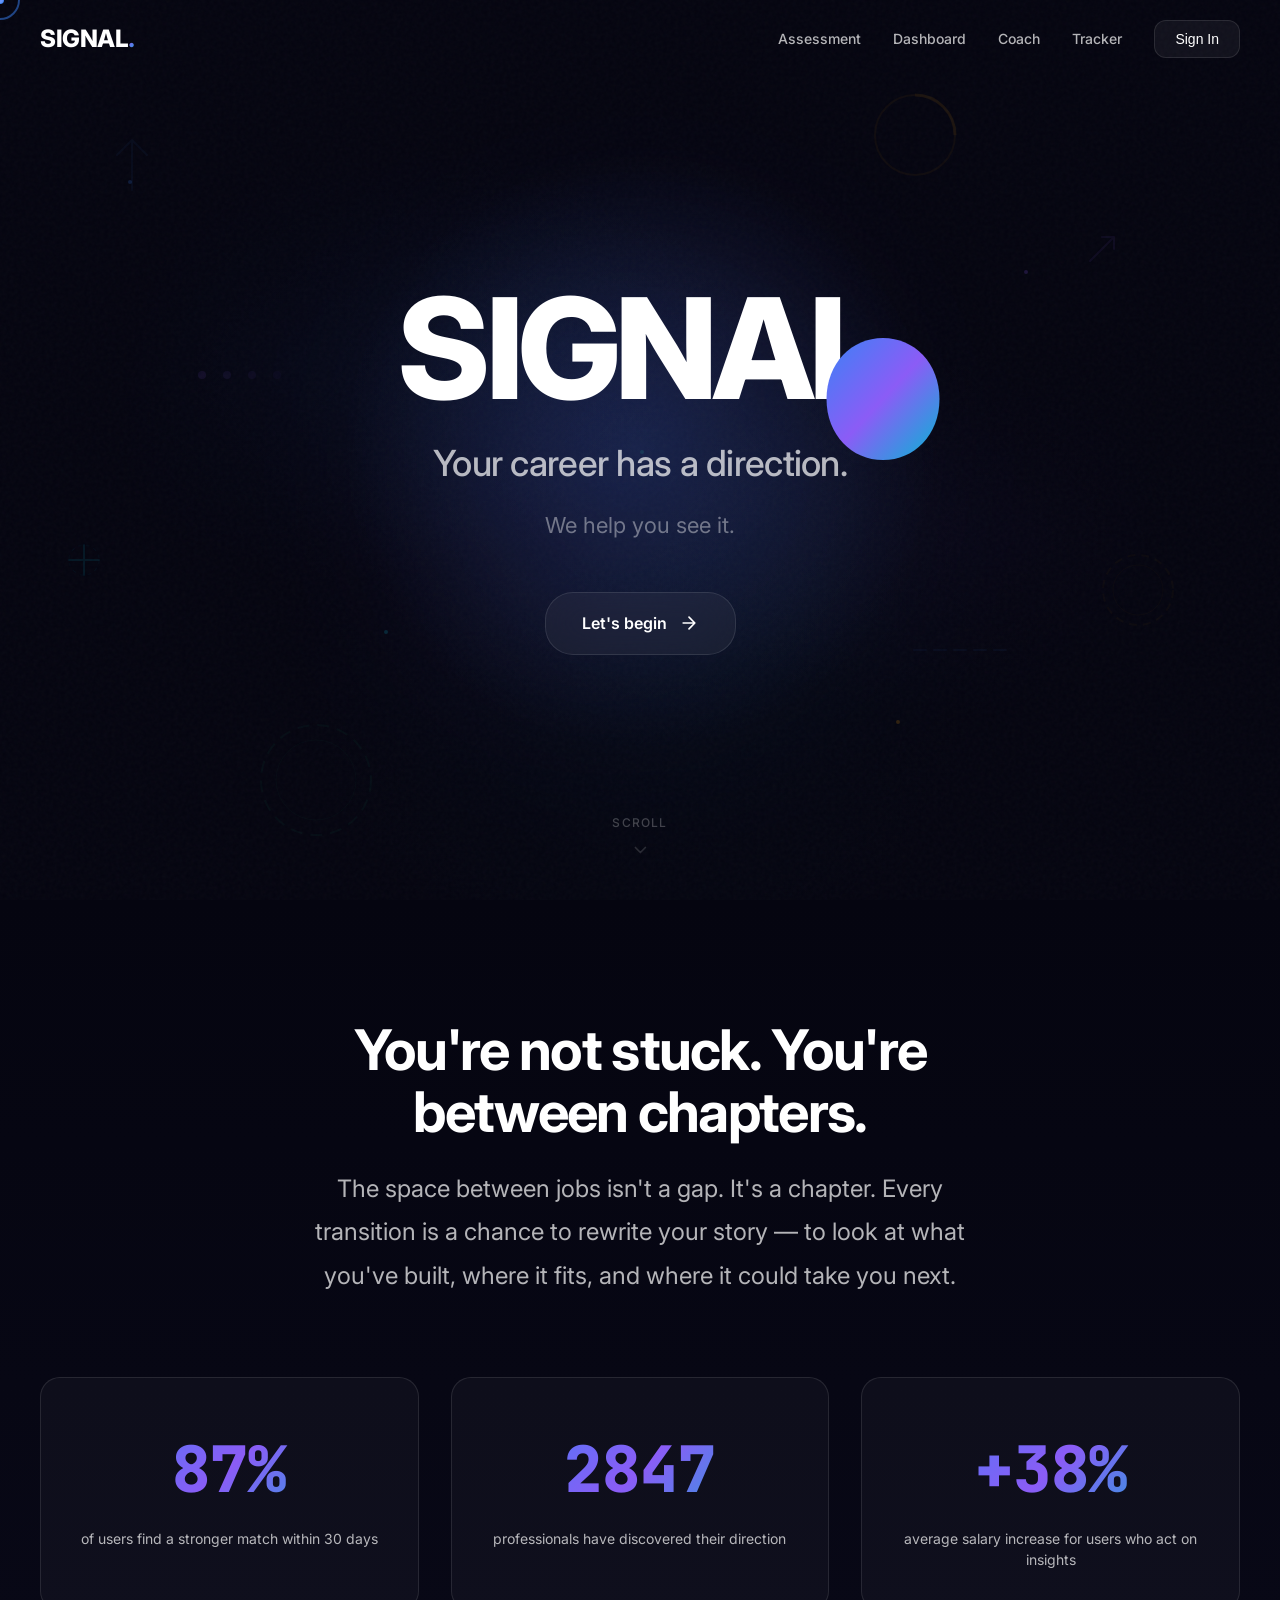
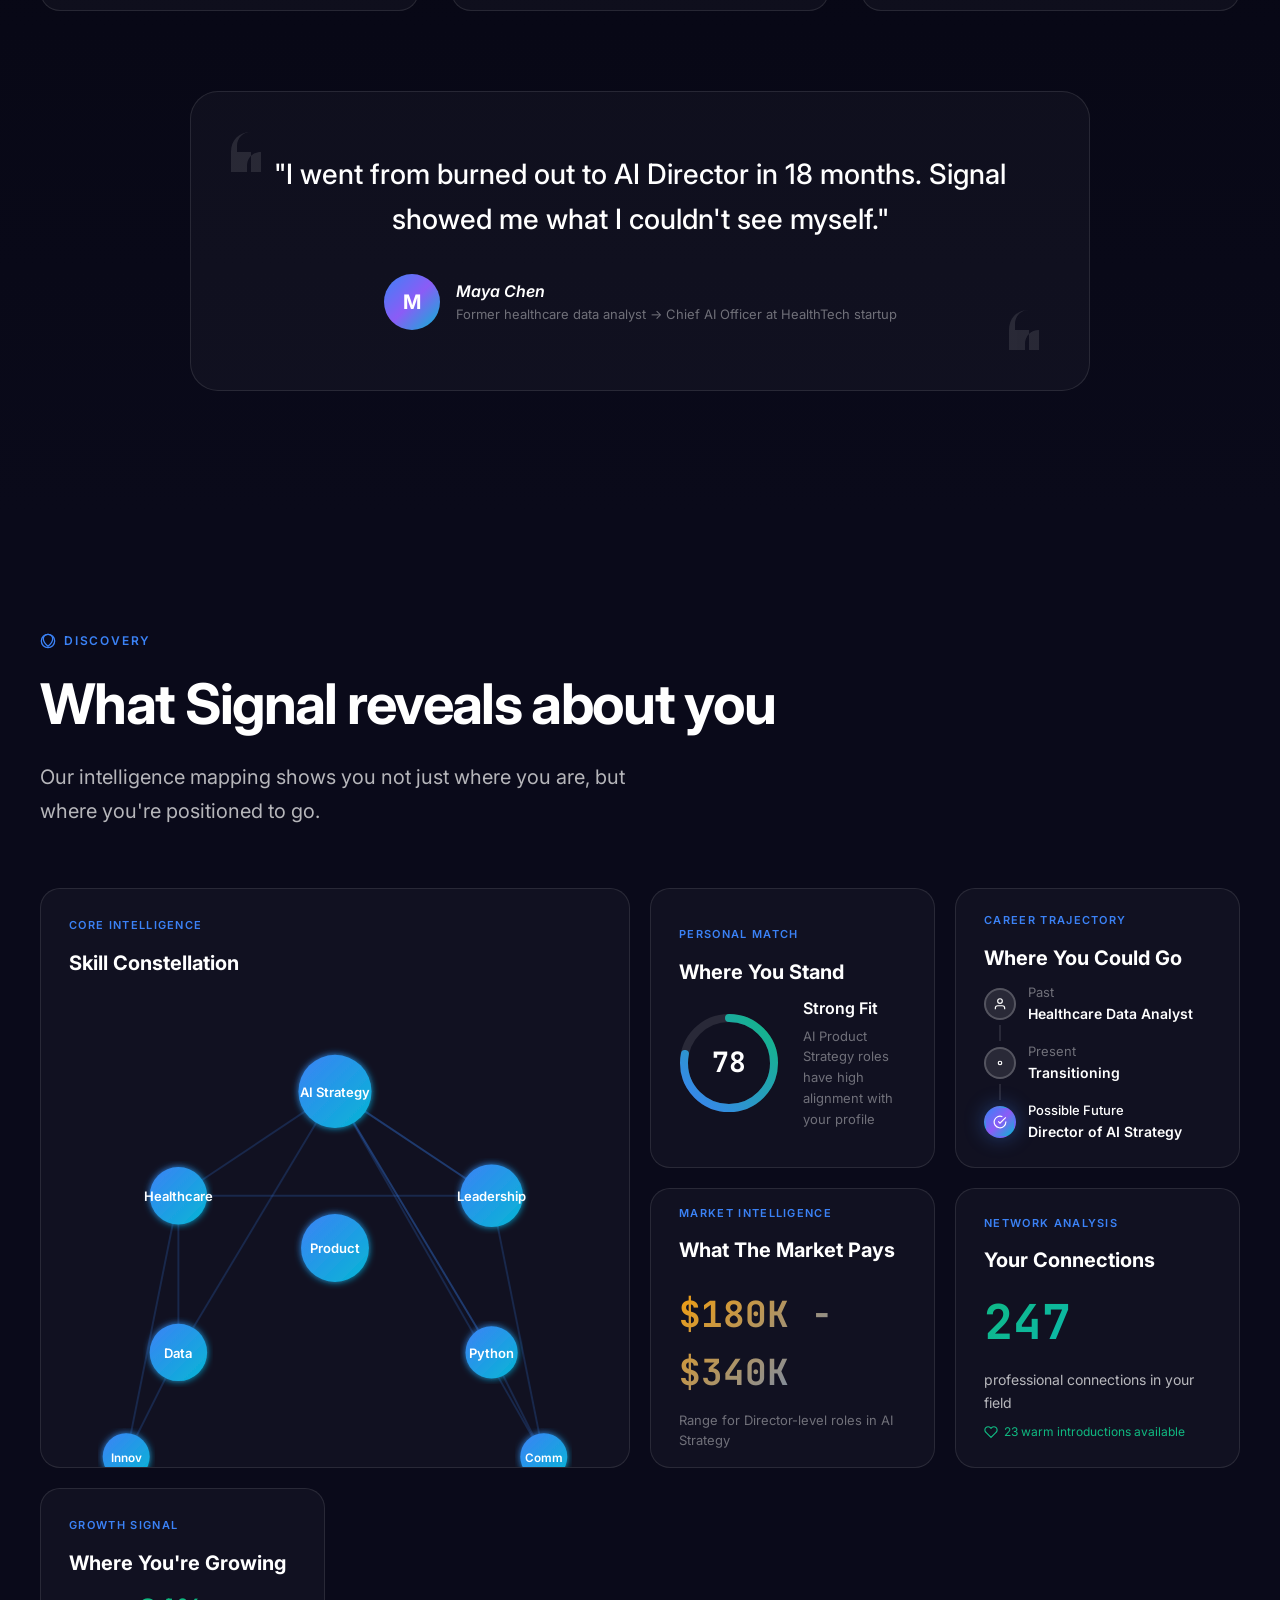
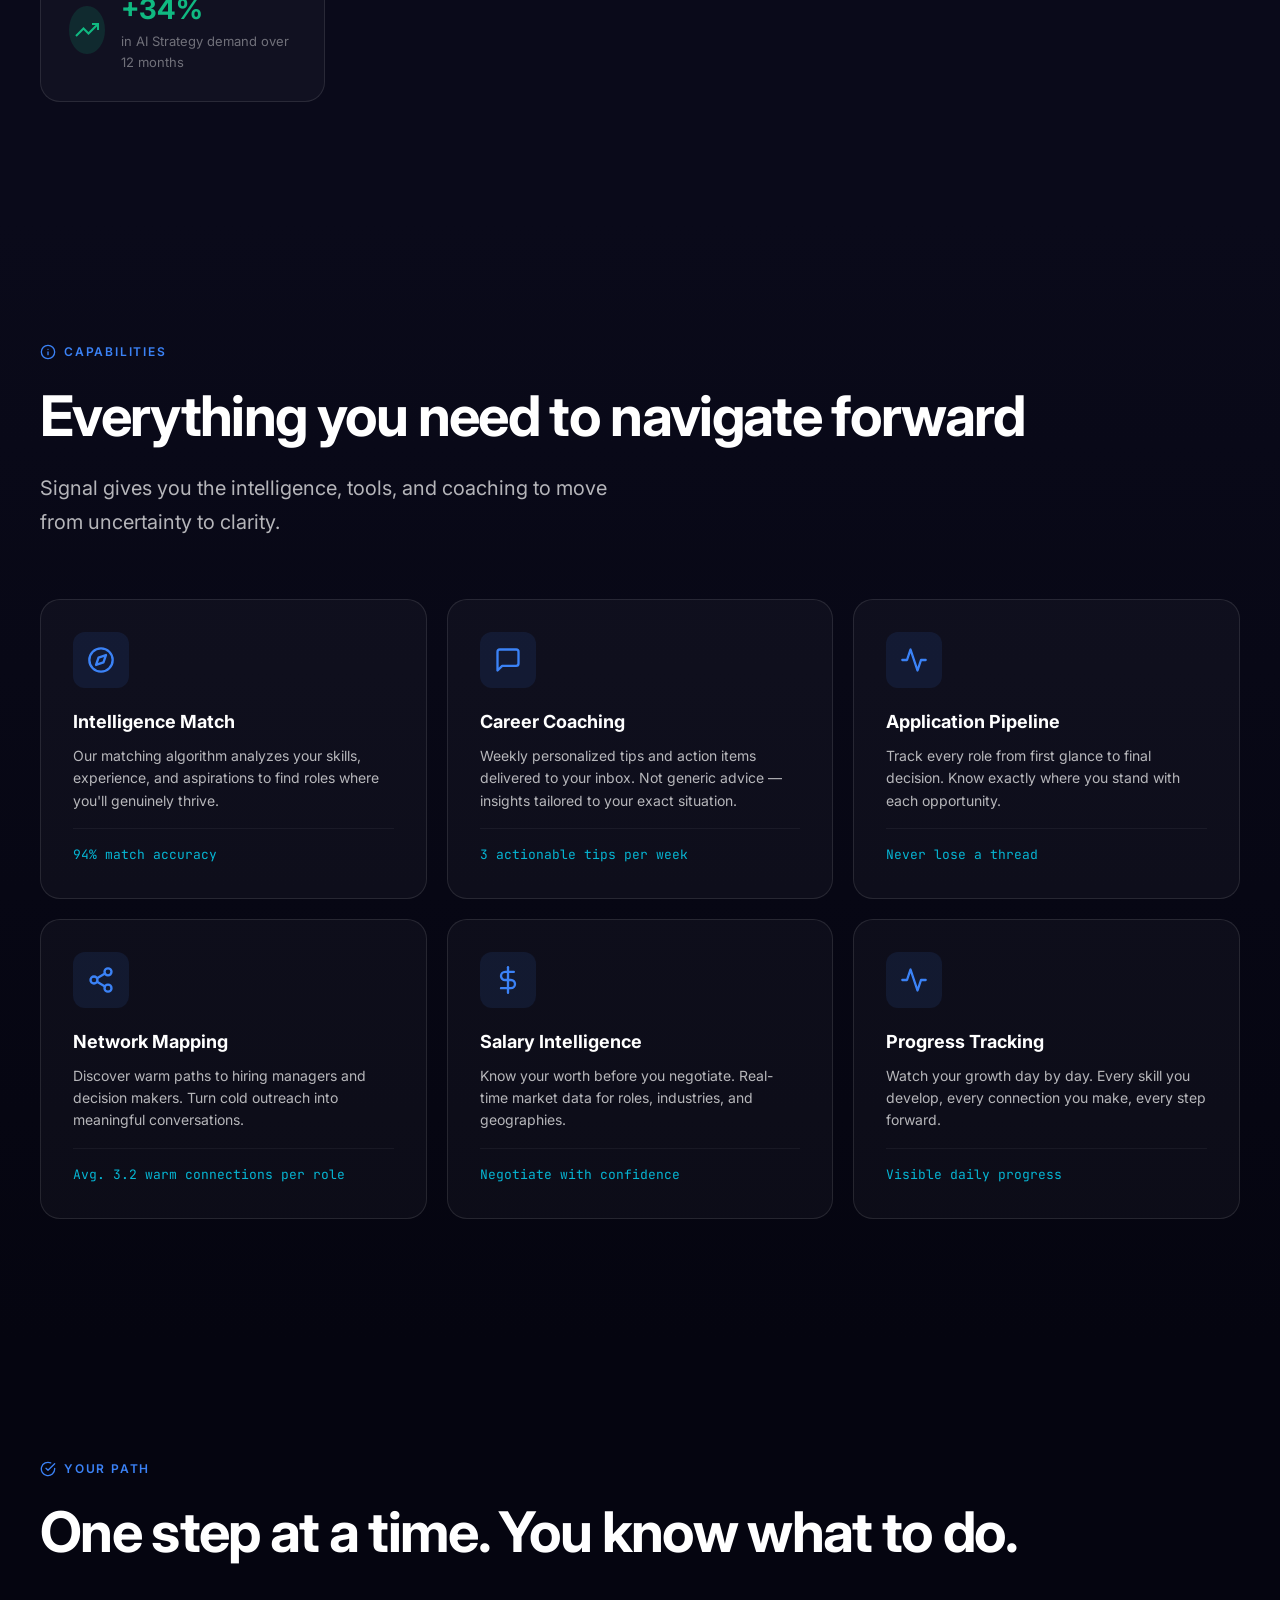
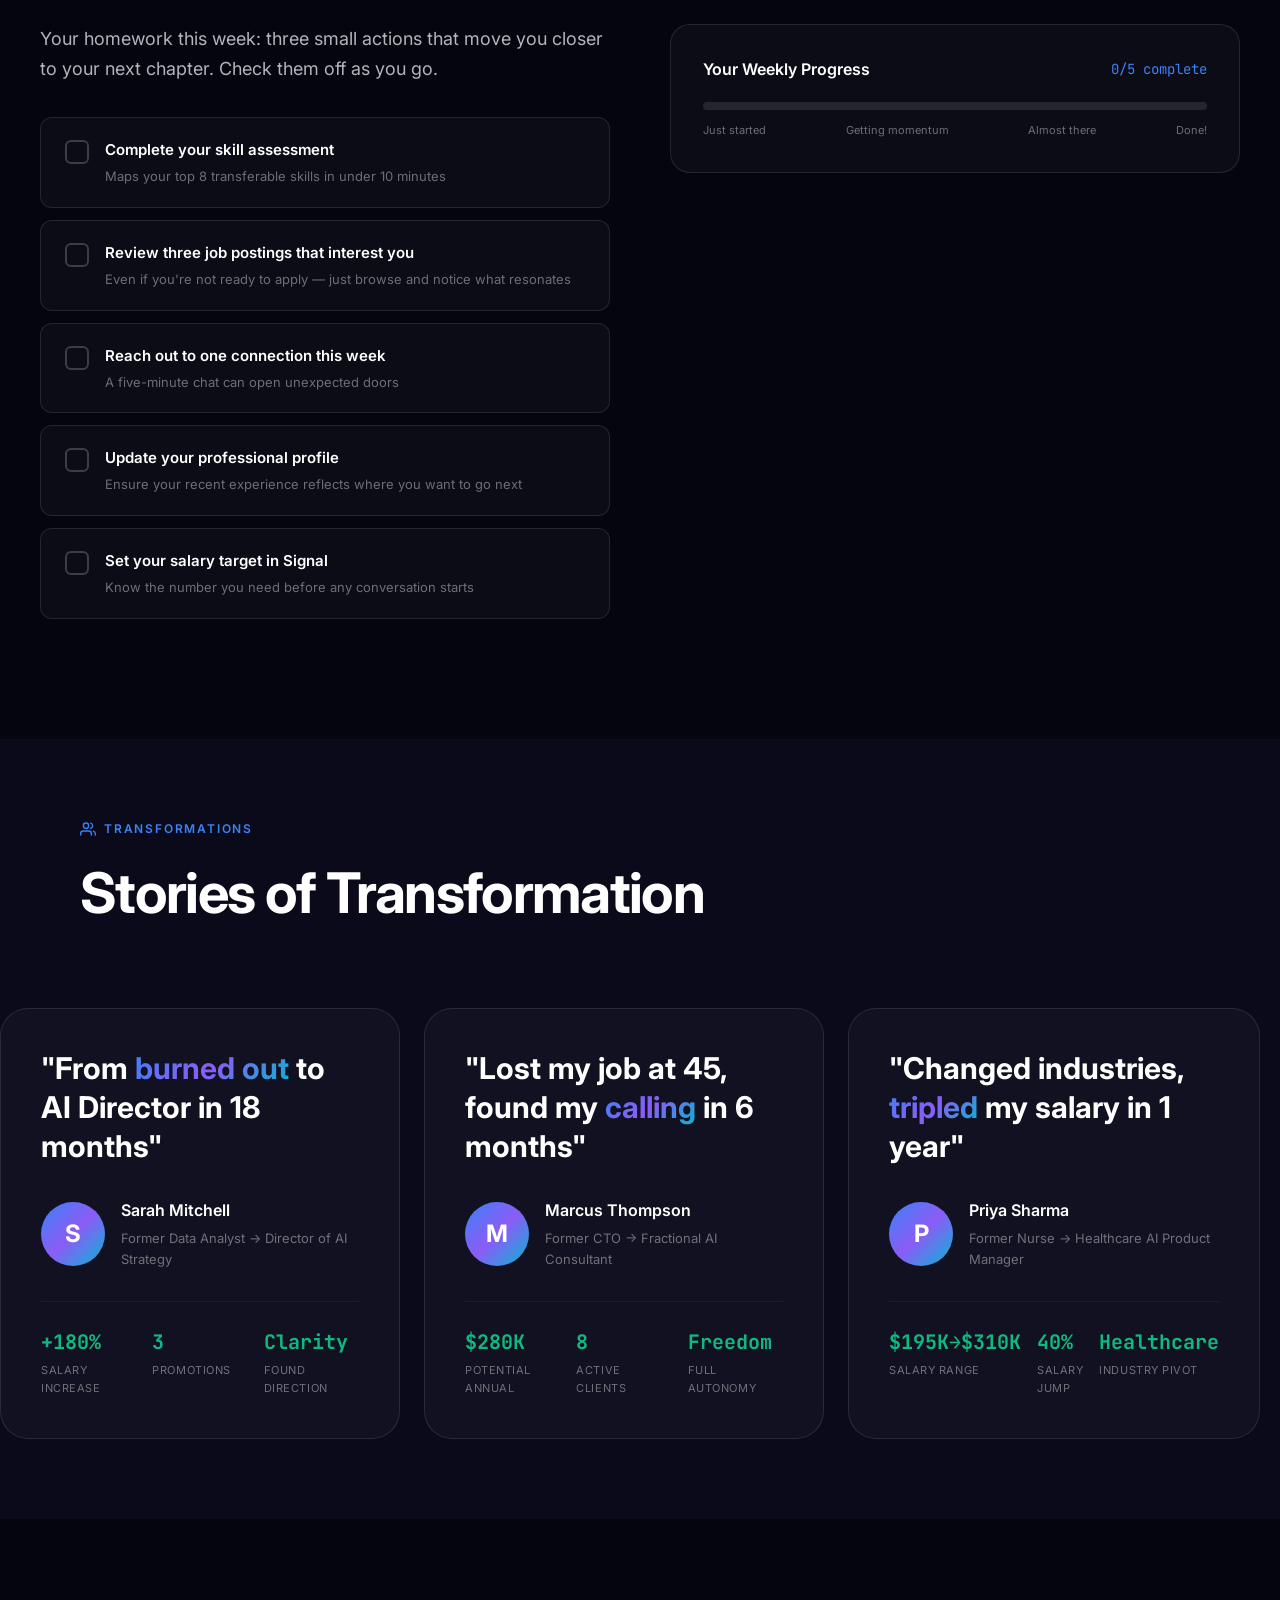
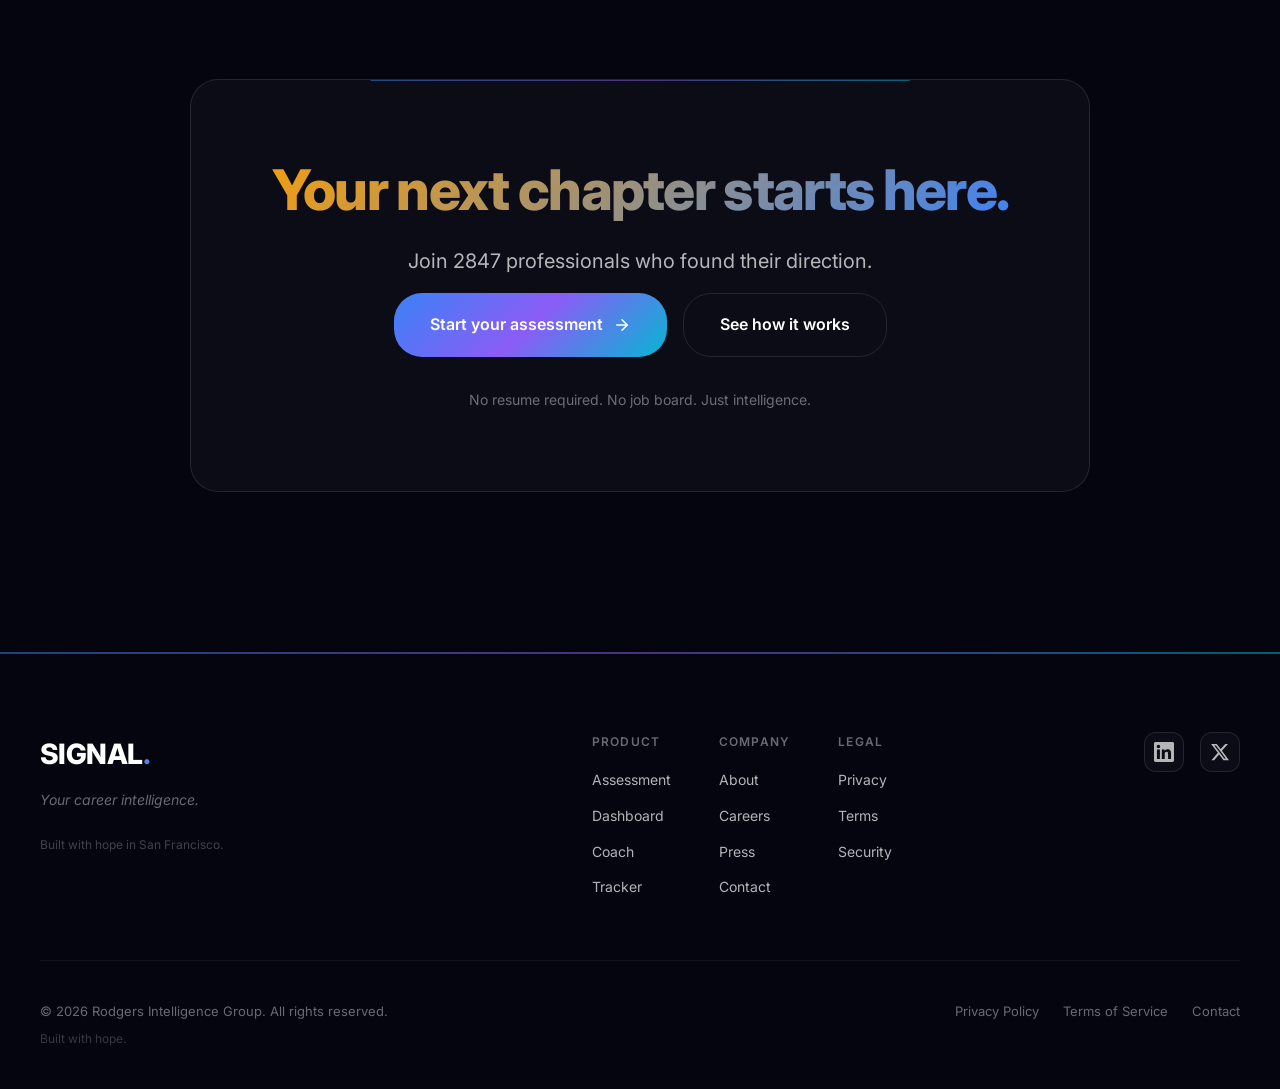
==== commit 8a757962: "feat: wire all pages to localStorage demo mode - Landing page: all CTAs/nav wired to real pages - As" ====
--- a/frontend/index.html
+++ b/frontend/index.html
@@ -2428,10 +2428,10 @@
   <nav class="nav" role="navigation" aria-label="Main navigation">
     <a href="#hero" class="nav-logo" aria-label="Signal - Return to top">SIGNAL<span>.</span></a>
     <ul class="nav-links">
-      <li><a href="#recognition">Assessment</a></li>
-      <li><a href="#discovery">Dashboard</a></li>
-      <li><a href="#clarity">Coach</a></li>
-      <li><a href="#empowerment">Tracker</a></li>
+      <li><a href="assessment.html">Assessment</a></li>
+      <li><a href="probability.html">Dashboard</a></li>
+      <li><a href="coach.html">Coach</a></li>
+      <li><a href="applications.html">Tracker</a></li>
       <li><button class="nav-signin" aria-label="Sign in to your account">Sign In</button></li>
     </ul>
     <button class="hamburger" aria-label="Open menu" aria-expanded="false" aria-controls="mobile-menu">
@@ -2440,11 +2440,11 @@
       <span></span>
     </button>
     <div class="mobile-menu" id="mobile-menu" role="dialog" aria-label="Mobile navigation">
-      <a href="#recognition">Assessment</a>
-      <a href="#discovery">Dashboard</a>
-      <a href="#clarity">Coach</a>
-      <a href="#empowerment">Tracker</a>
-      <a href="#cta">Sign In</a>
+      <a href="assessment.html">Assessment</a>
+      <a href="probability.html">Dashboard</a>
+      <a href="coach.html">Coach</a>
+      <a href="applications.html">Tracker</a>
+      <a href="assessment.html">Sign In</a>
     </div>
   </nav>
 
@@ -2496,7 +2496,7 @@
           <span class="word">direction.</span>
         </h2>
         <p class="hero-sub">We help you see it.</p>
-        <a href="#recognition" class="hero-cta" aria-label="Begin your career assessment">
+        <a href="assessment.html" class="hero-cta" aria-label="Begin your career assessment">
           Let's begin
           <svg width="20" height="20" viewBox="0 0 24 24" fill="none" stroke="currentColor" stroke-width="2" stroke-linecap="round" stroke-linejoin="round" aria-hidden="true">
             <path d="M5 12h14M12 5l7 7-7 7"/>
@@ -3058,14 +3058,14 @@
         <h2 class="cta-headline" id="cta-title">Your next chapter starts here.</h2>
         <p class="cta-sub">Join <span class="cta-count-number" data-target="2847">2,847</span> professionals who found their direction.</p>
         <div class="cta-buttons">
-          <a href="#" class="btn-primary" aria-label="Start your career assessment">
+          <a href="assessment.html" class="btn-primary" aria-label="Start your career assessment">
             Start your assessment
             <svg width="18" height="18" viewBox="0 0 24 24" fill="none" stroke="currentColor" stroke-width="2" stroke-linecap="round" stroke-linejoin="round" aria-hidden="true">
               <line x1="5" y1="12" x2="19" y2="12"/>
               <polyline points="12 5 19 12 12 19"/>
             </svg>
           </a>
-          <a href="#clarity" class="btn-secondary" aria-label="See how Signal works">
+          <a href="coach.html" class="btn-secondary" aria-label="See how Signal works">
             See how it works
           </a>
         </div>
@@ -3090,10 +3090,10 @@
           <div class="footer-col">
             <h4>Product</h4>
             <ul>
-              <li><a href="#">Assessment</a></li>
-              <li><a href="#">Dashboard</a></li>
-              <li><a href="#">Coach</a></li>
-              <li><a href="#">Tracker</a></li>
+              <li><a href="assessment.html">Assessment</a></li>
+              <li><a href="probability.html">Dashboard</a></li>
+              <li><a href="coach.html">Coach</a></li>
+              <li><a href="applications.html">Tracker</a></li>
             </ul>
           </div>
           <div class="footer-col">
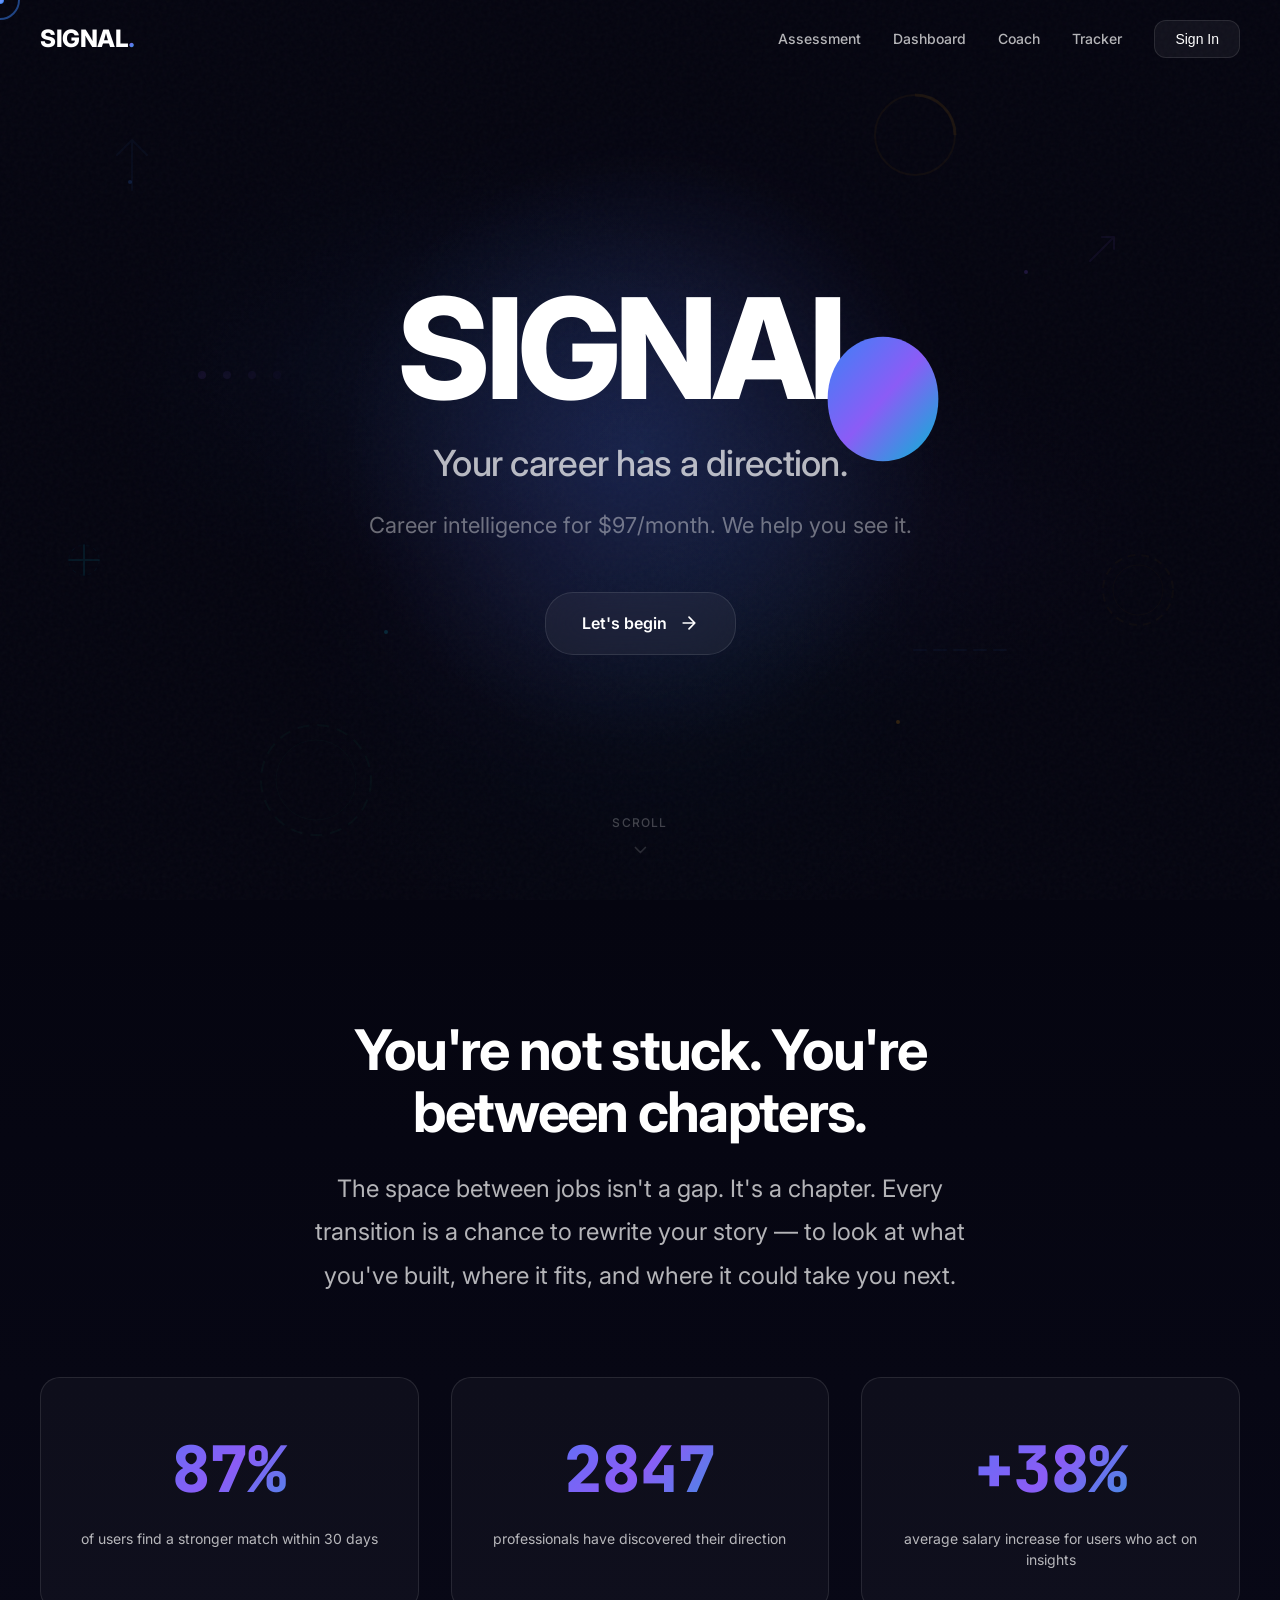
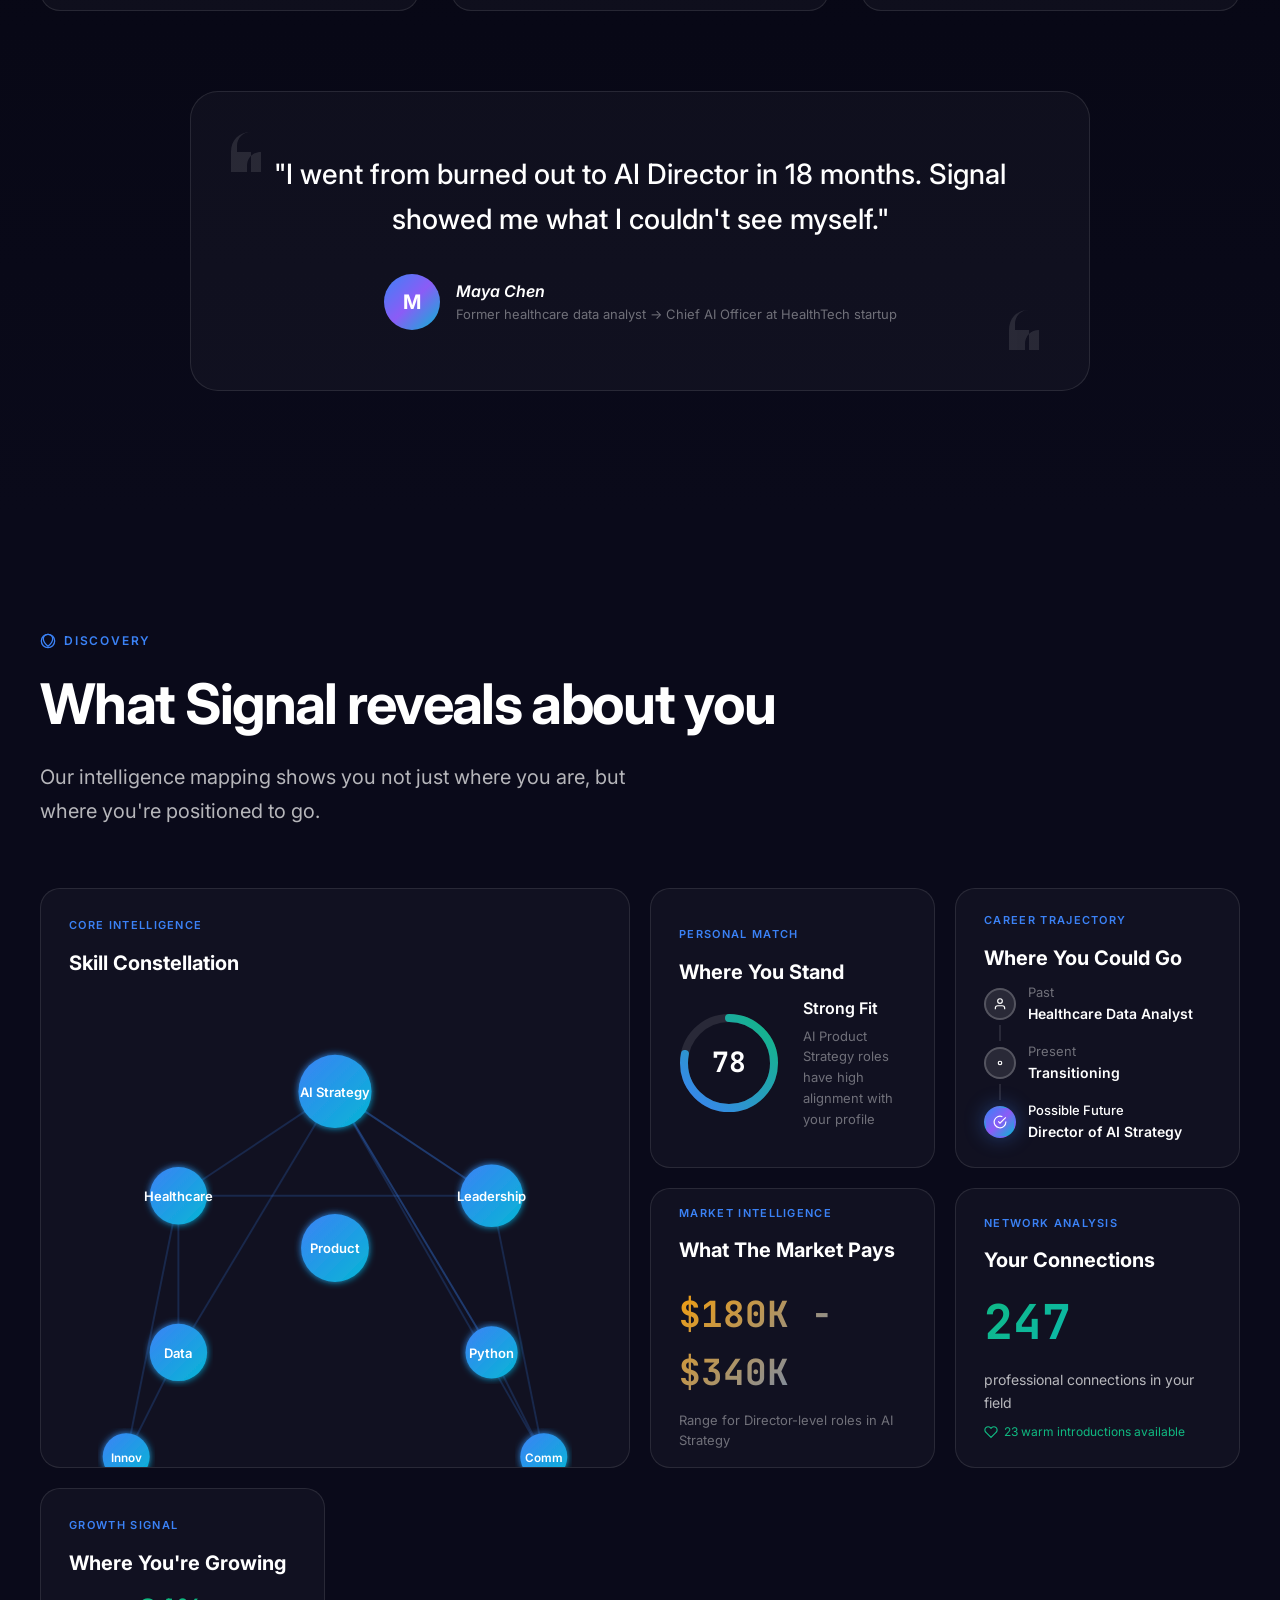
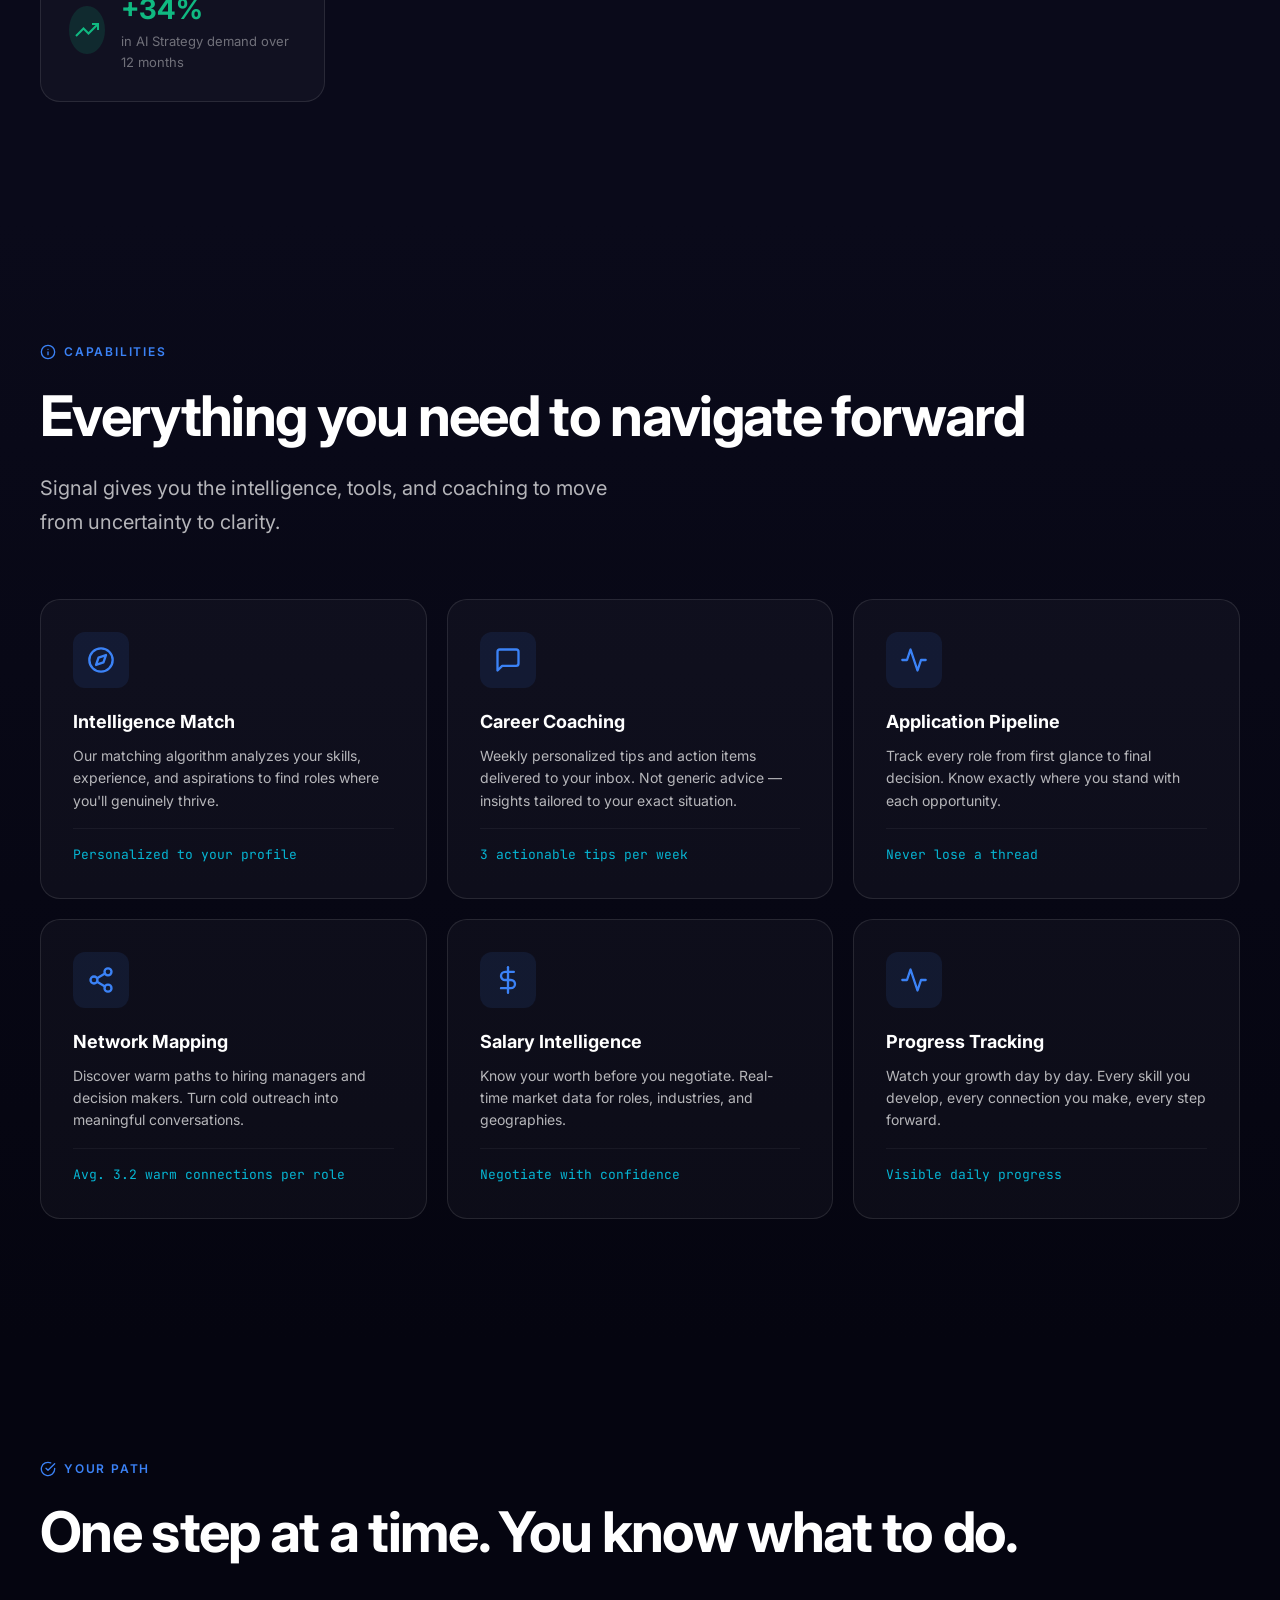
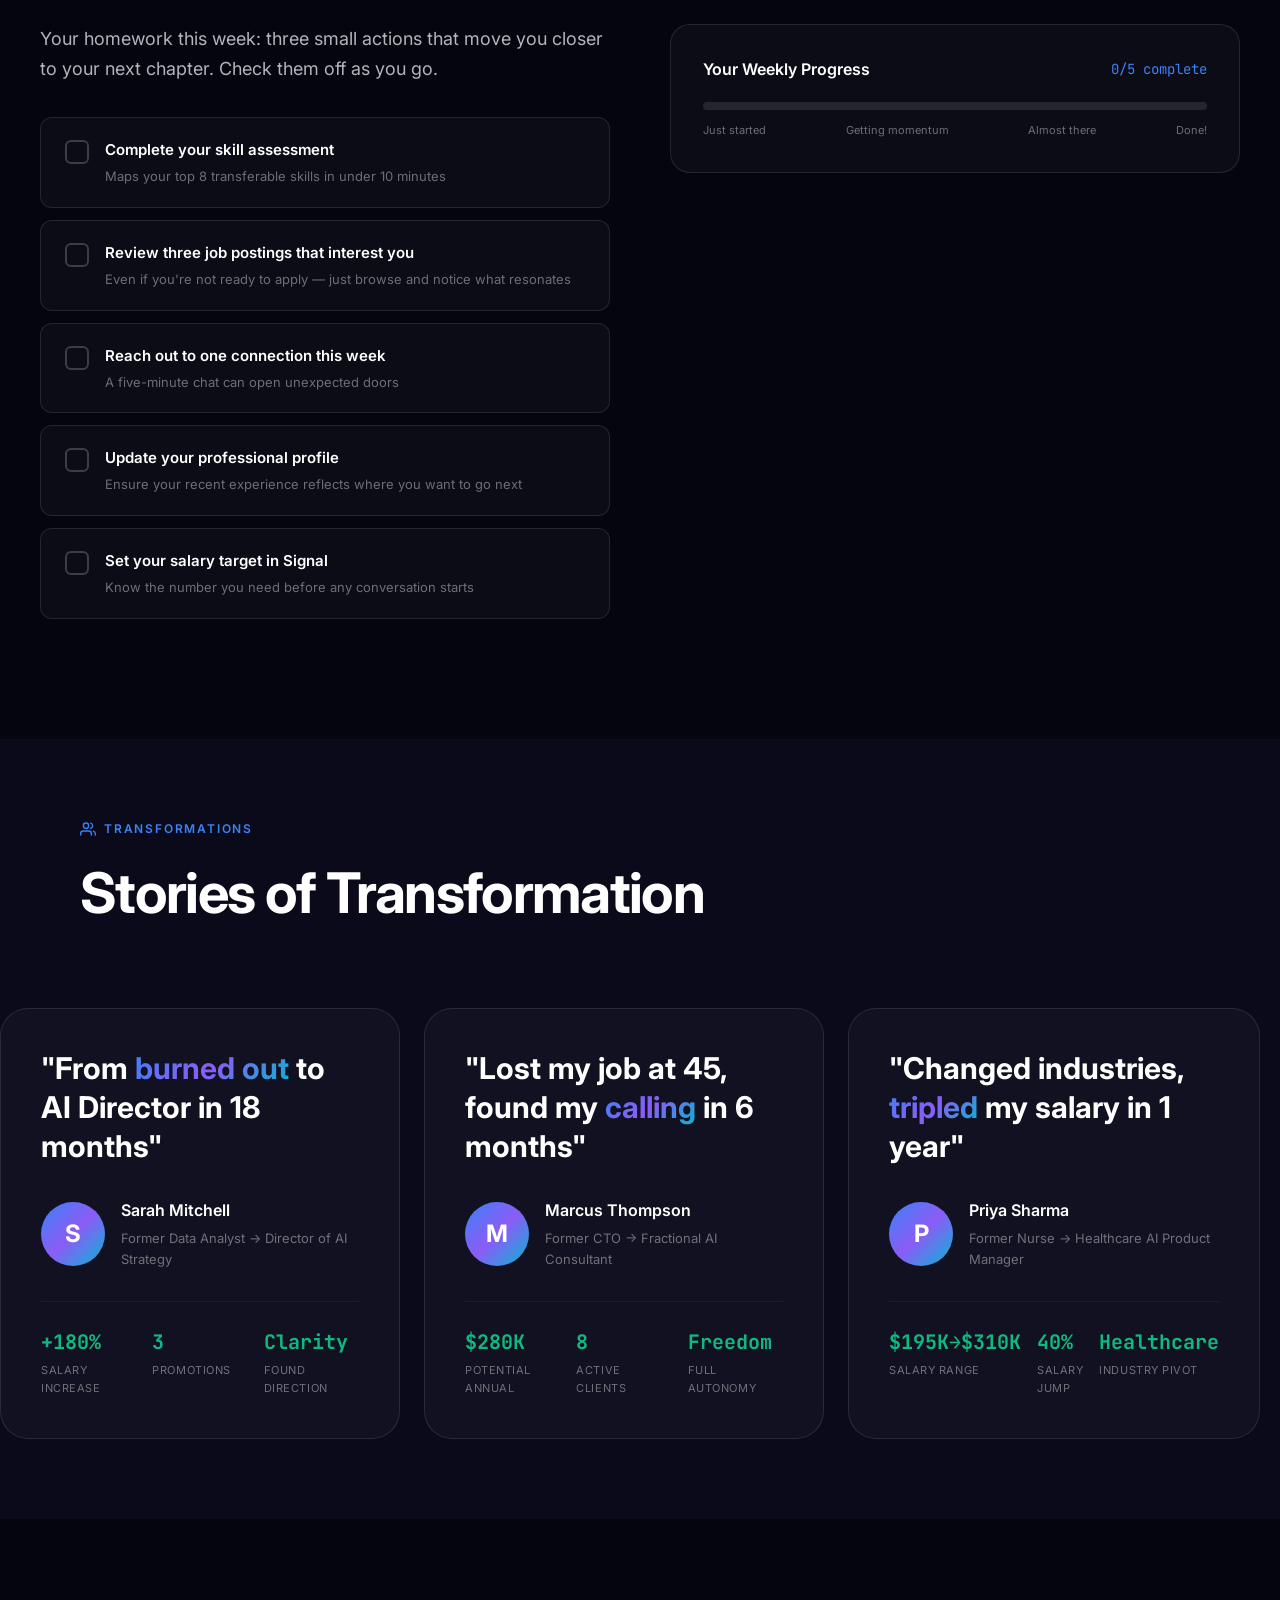
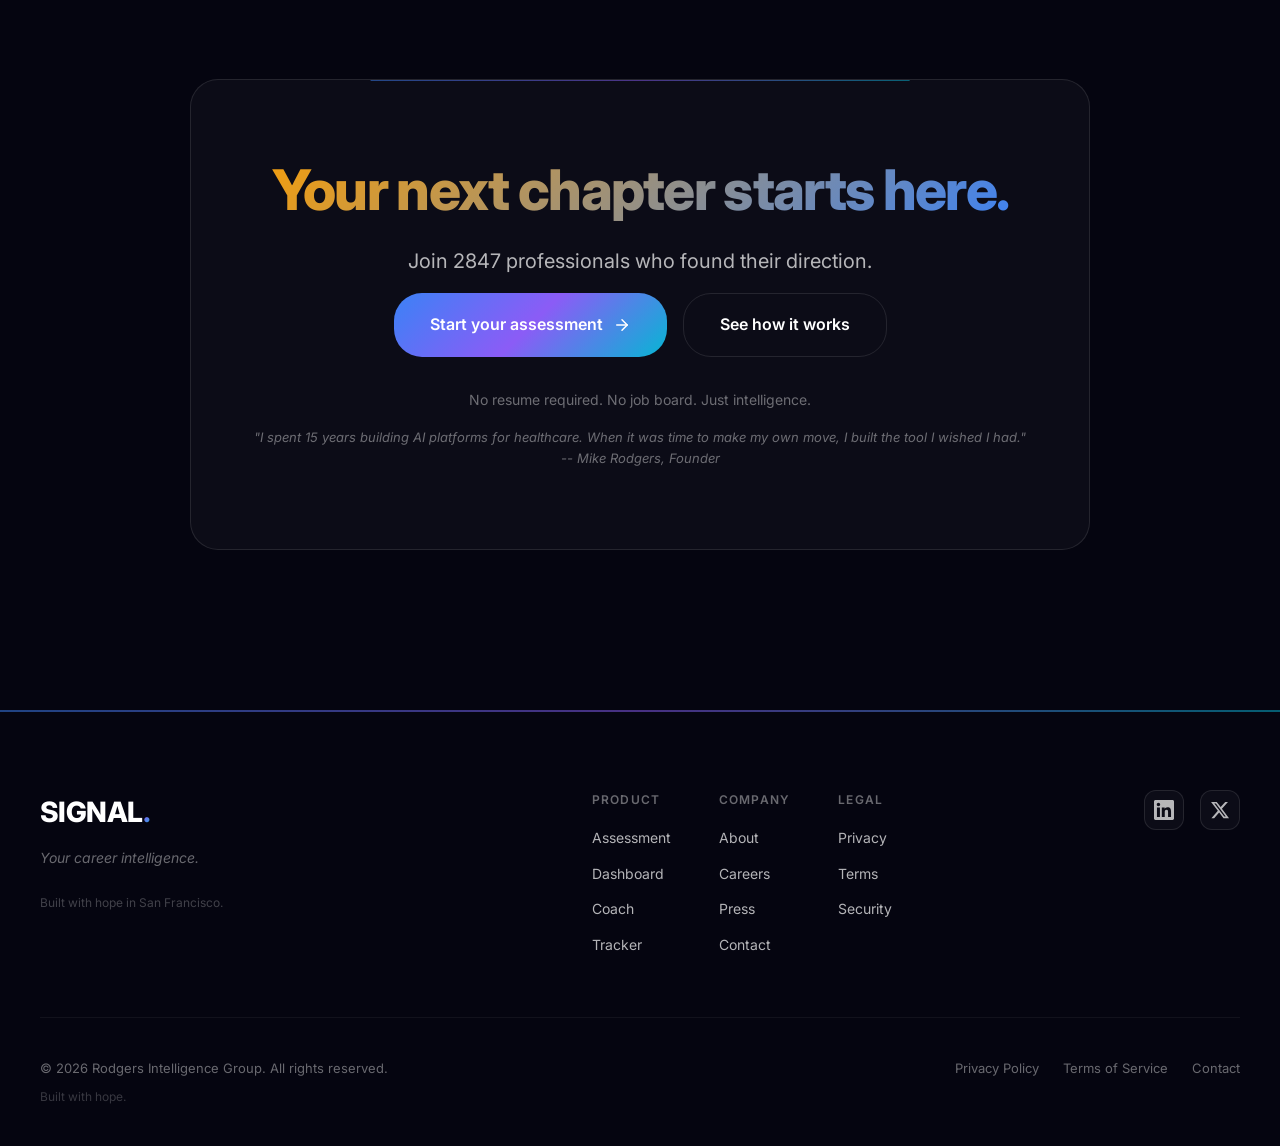
==== commit 0b9a6b91: "fix: assessment title clarity, salary sliders with floor/ceiling labels, capture location+industry+c" ====
--- a/frontend/index.html
+++ b/frontend/index.html
@@ -2495,7 +2495,7 @@
           <span class="word">a</span>
           <span class="word">direction.</span>
         </h2>
-        <p class="hero-sub">We help you see it.</p>
+        <p class="hero-sub">Career intelligence for $97/month. We help you see it.</p>
         <a href="assessment.html" class="hero-cta" aria-label="Begin your career assessment">
           Let's begin
           <svg width="20" height="20" viewBox="0 0 24 24" fill="none" stroke="currentColor" stroke-width="2" stroke-linecap="round" stroke-linejoin="round" aria-hidden="true">
@@ -2771,7 +2771,7 @@
             </div>
             <h3 class="feature-title">Intelligence Match</h3>
             <p class="feature-desc">Our matching algorithm analyzes your skills, experience, and aspirations to find roles where you'll genuinely thrive.</p>
-            <div class="feature-highlight">94% match accuracy</div>
+            <div class="feature-highlight">Personalized to your profile</div>
           </article>
 
           <article class="feature-card">
@@ -3070,6 +3070,7 @@
           </a>
         </div>
         <p class="cta-note">No resume required. No job board. Just intelligence.</p>
+        <p class="cta-note" style="margin-top:16px;font-style:italic;color:var(--text-muted);font-size:13px">"I spent 15 years building AI platforms for healthcare. When it was time to make my own move, I built the tool I wished I had." -- Mike Rodgers, Founder</p>
       </div>
     </section>
   </main>
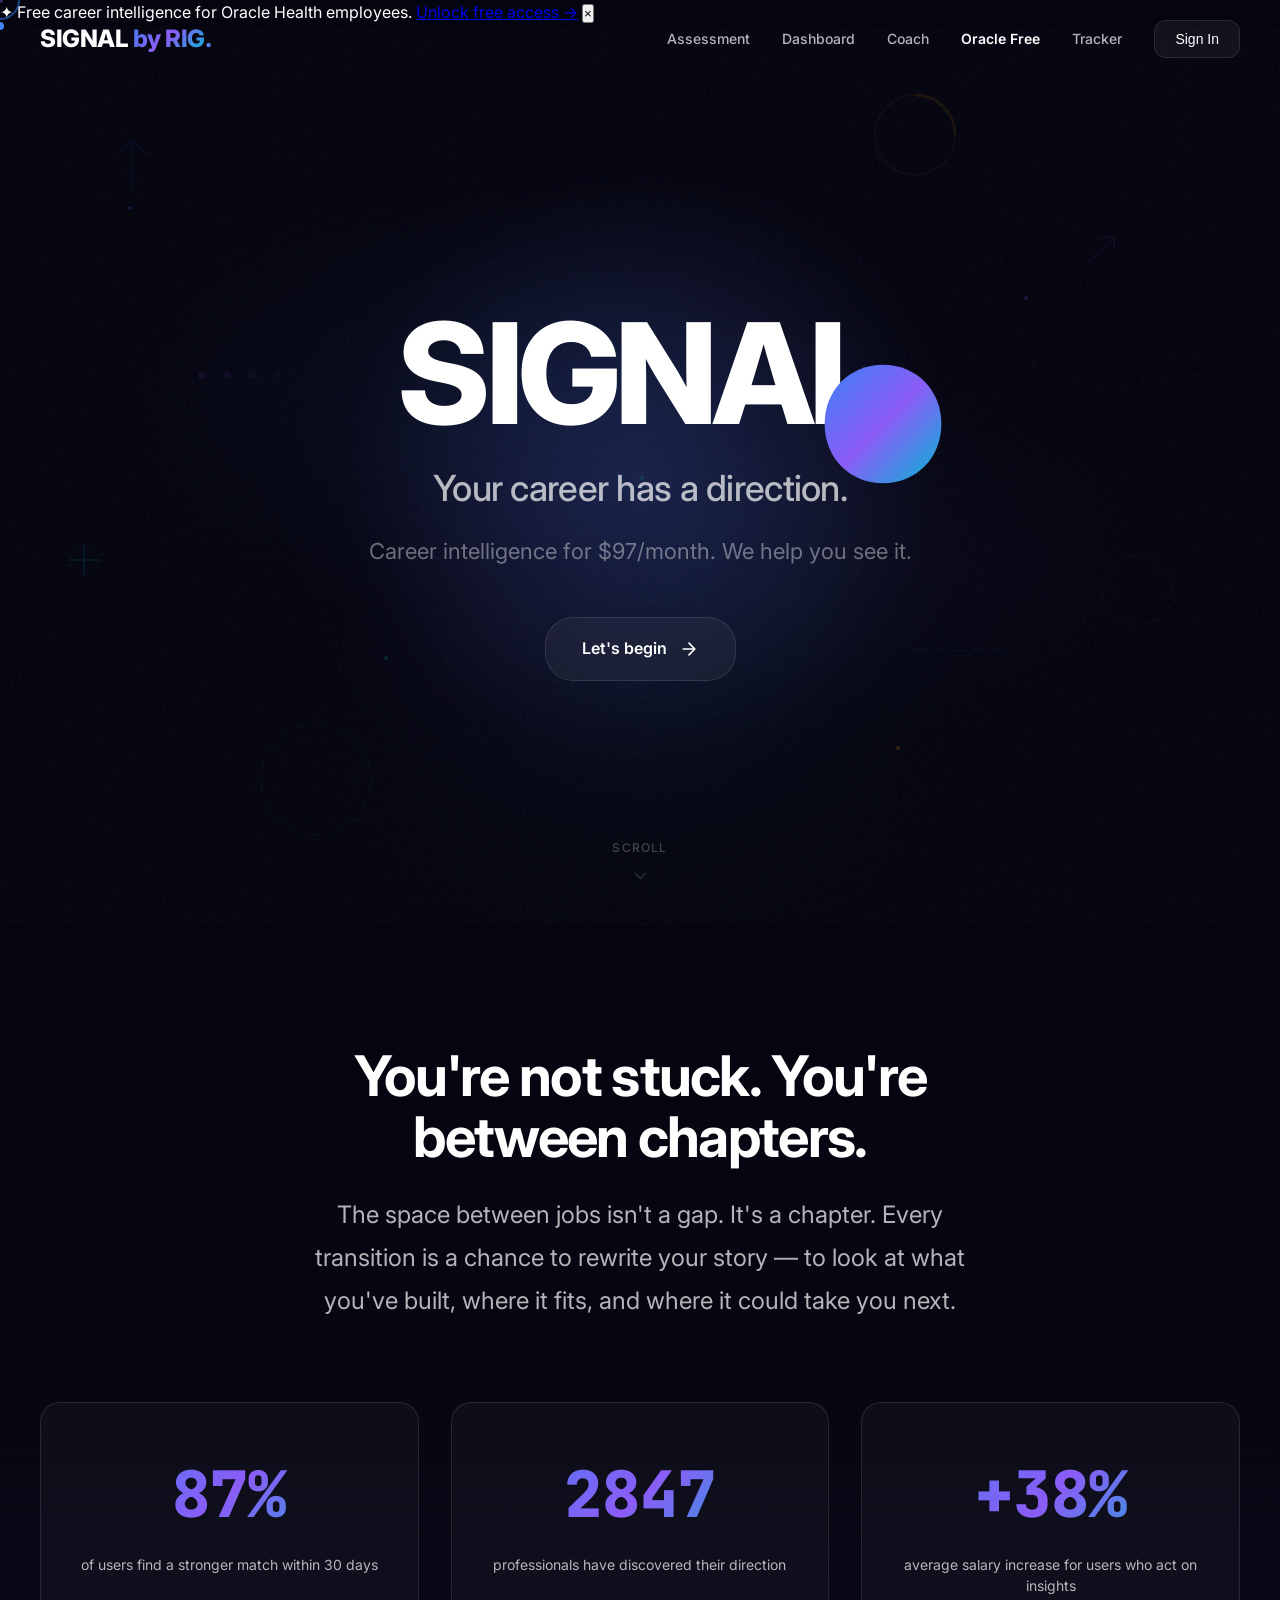
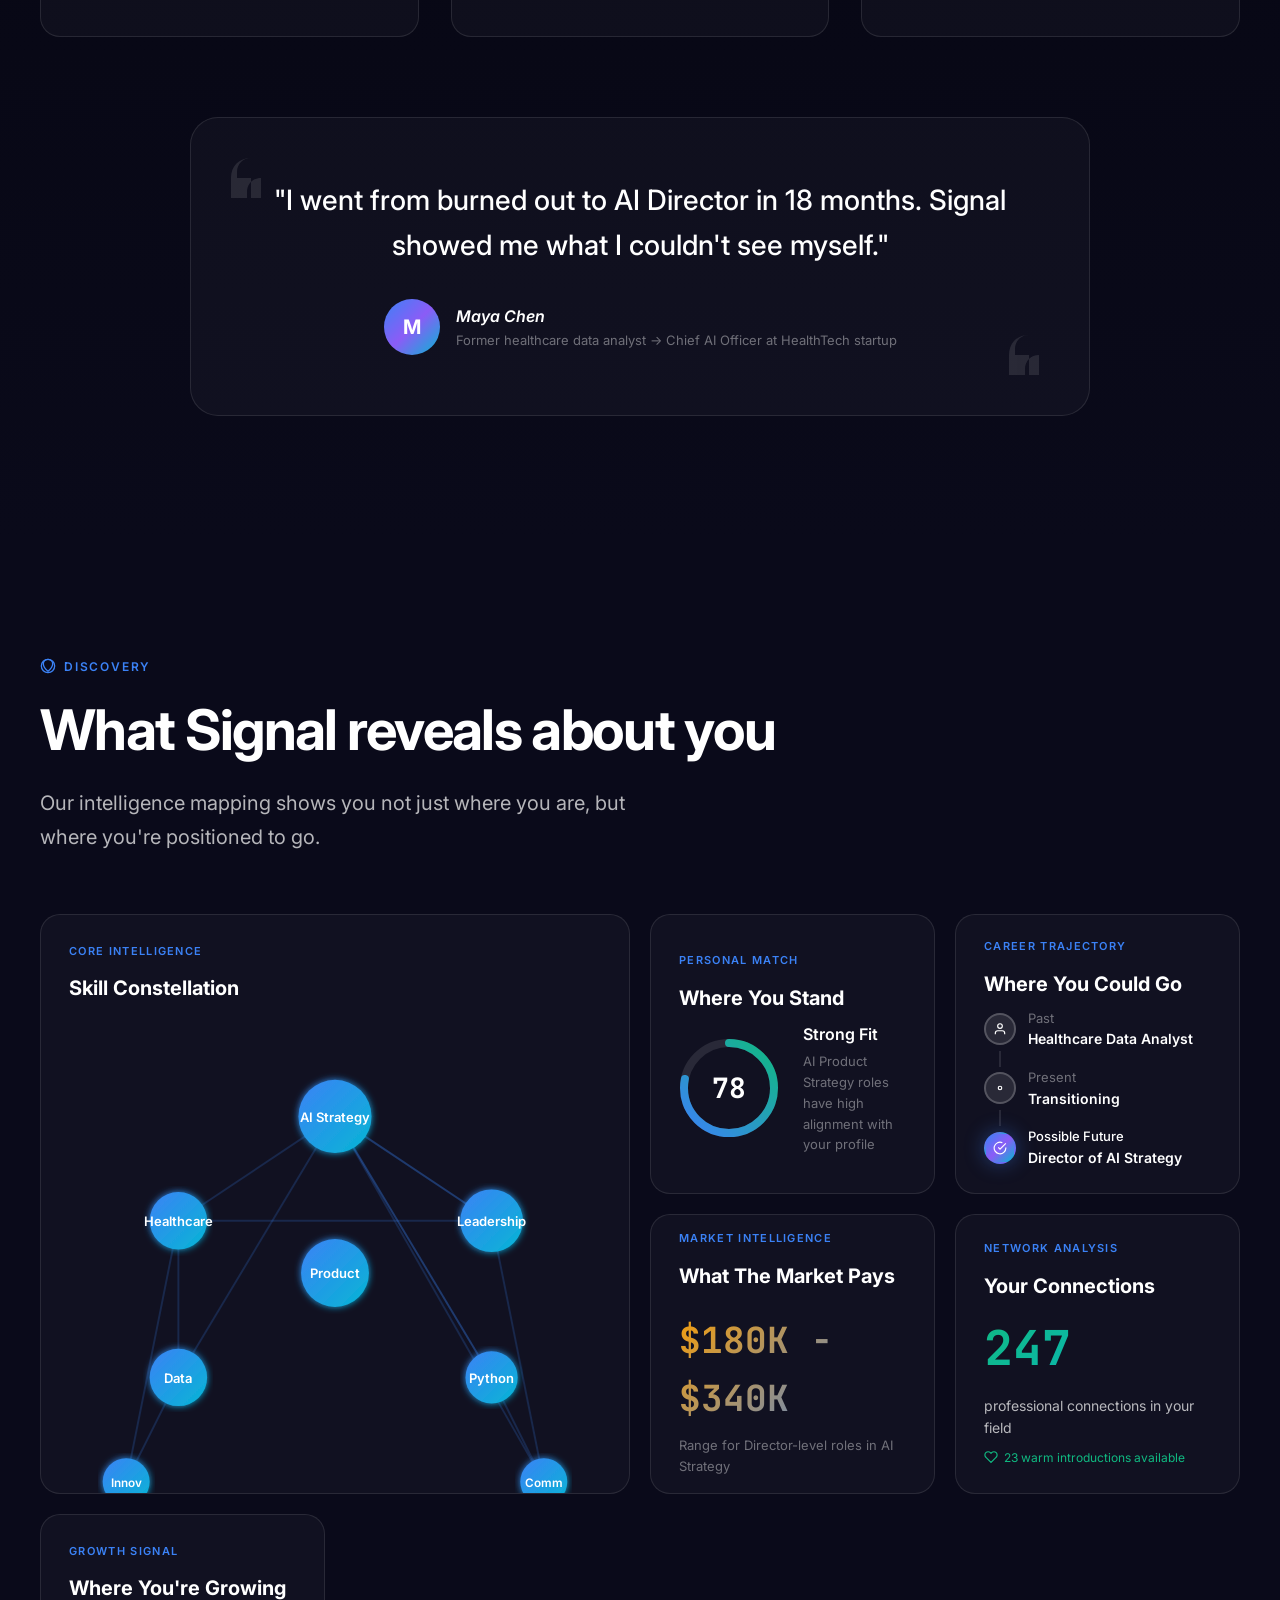
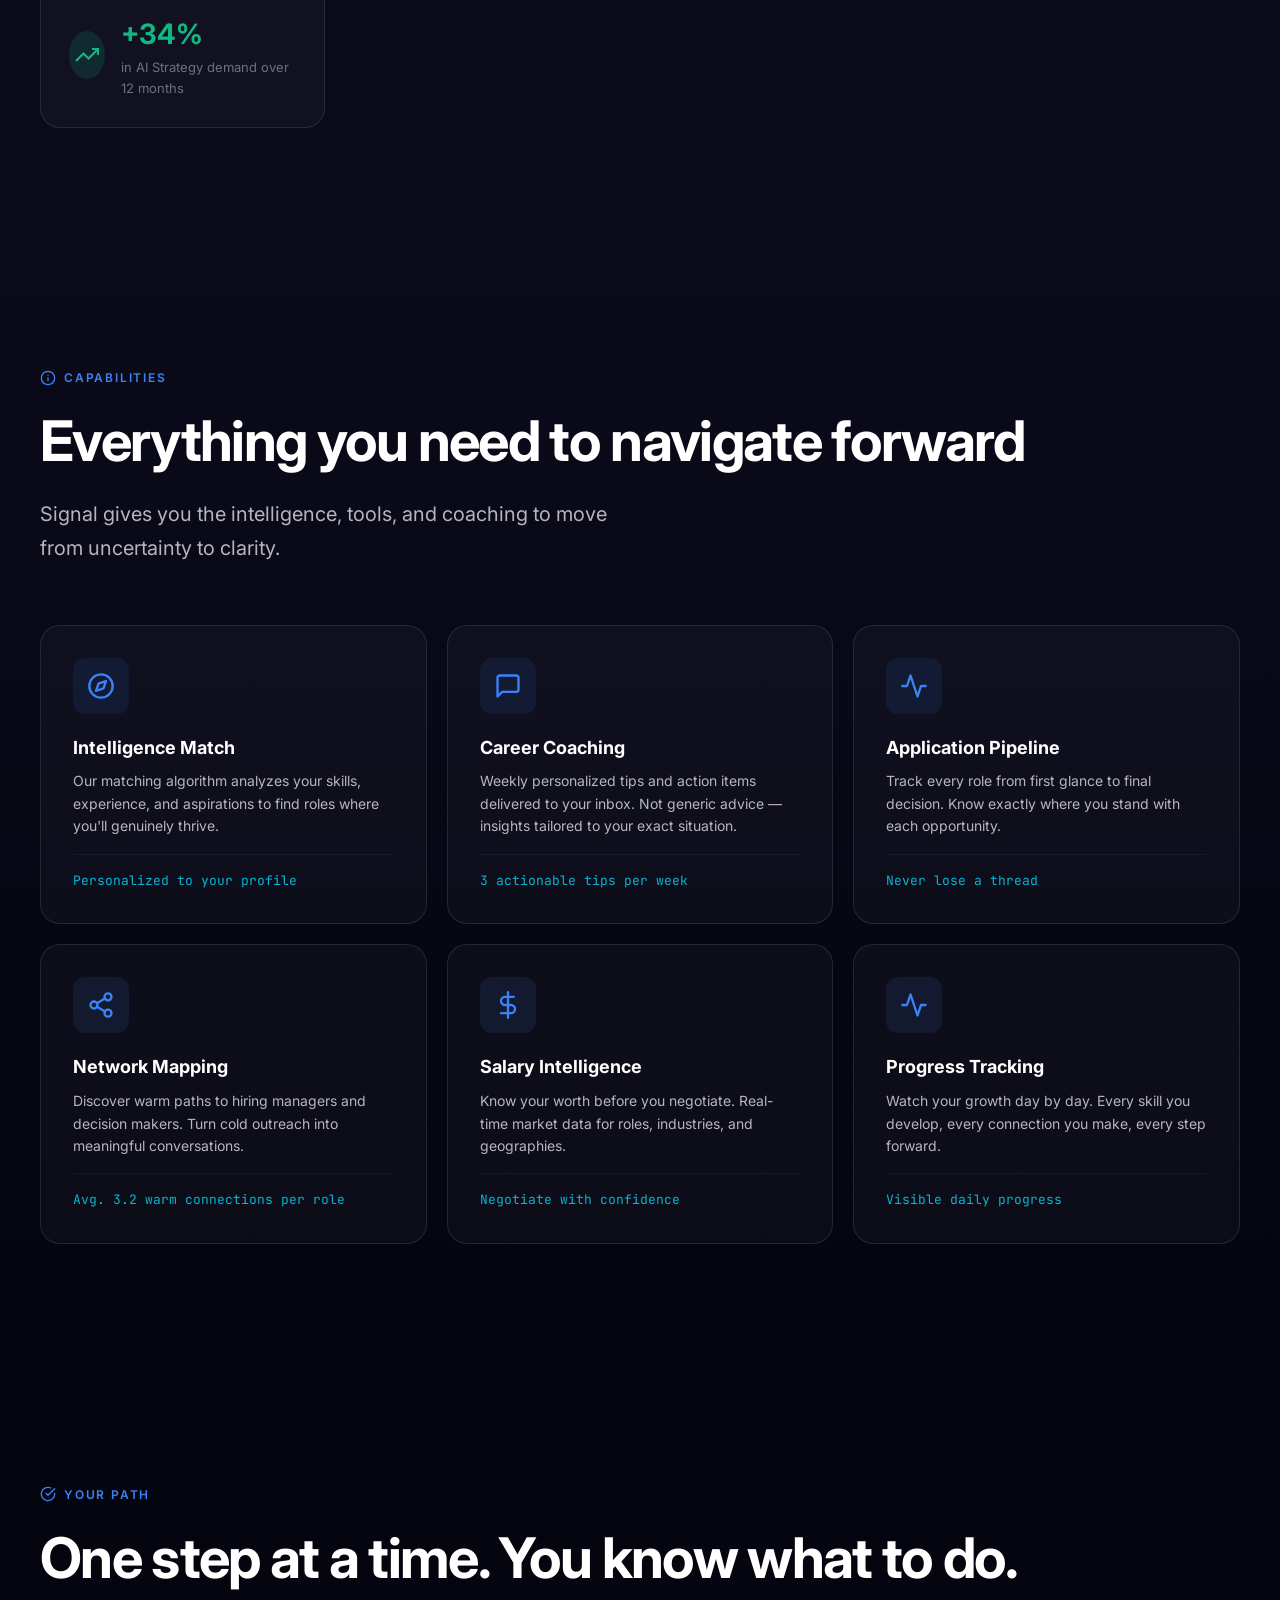
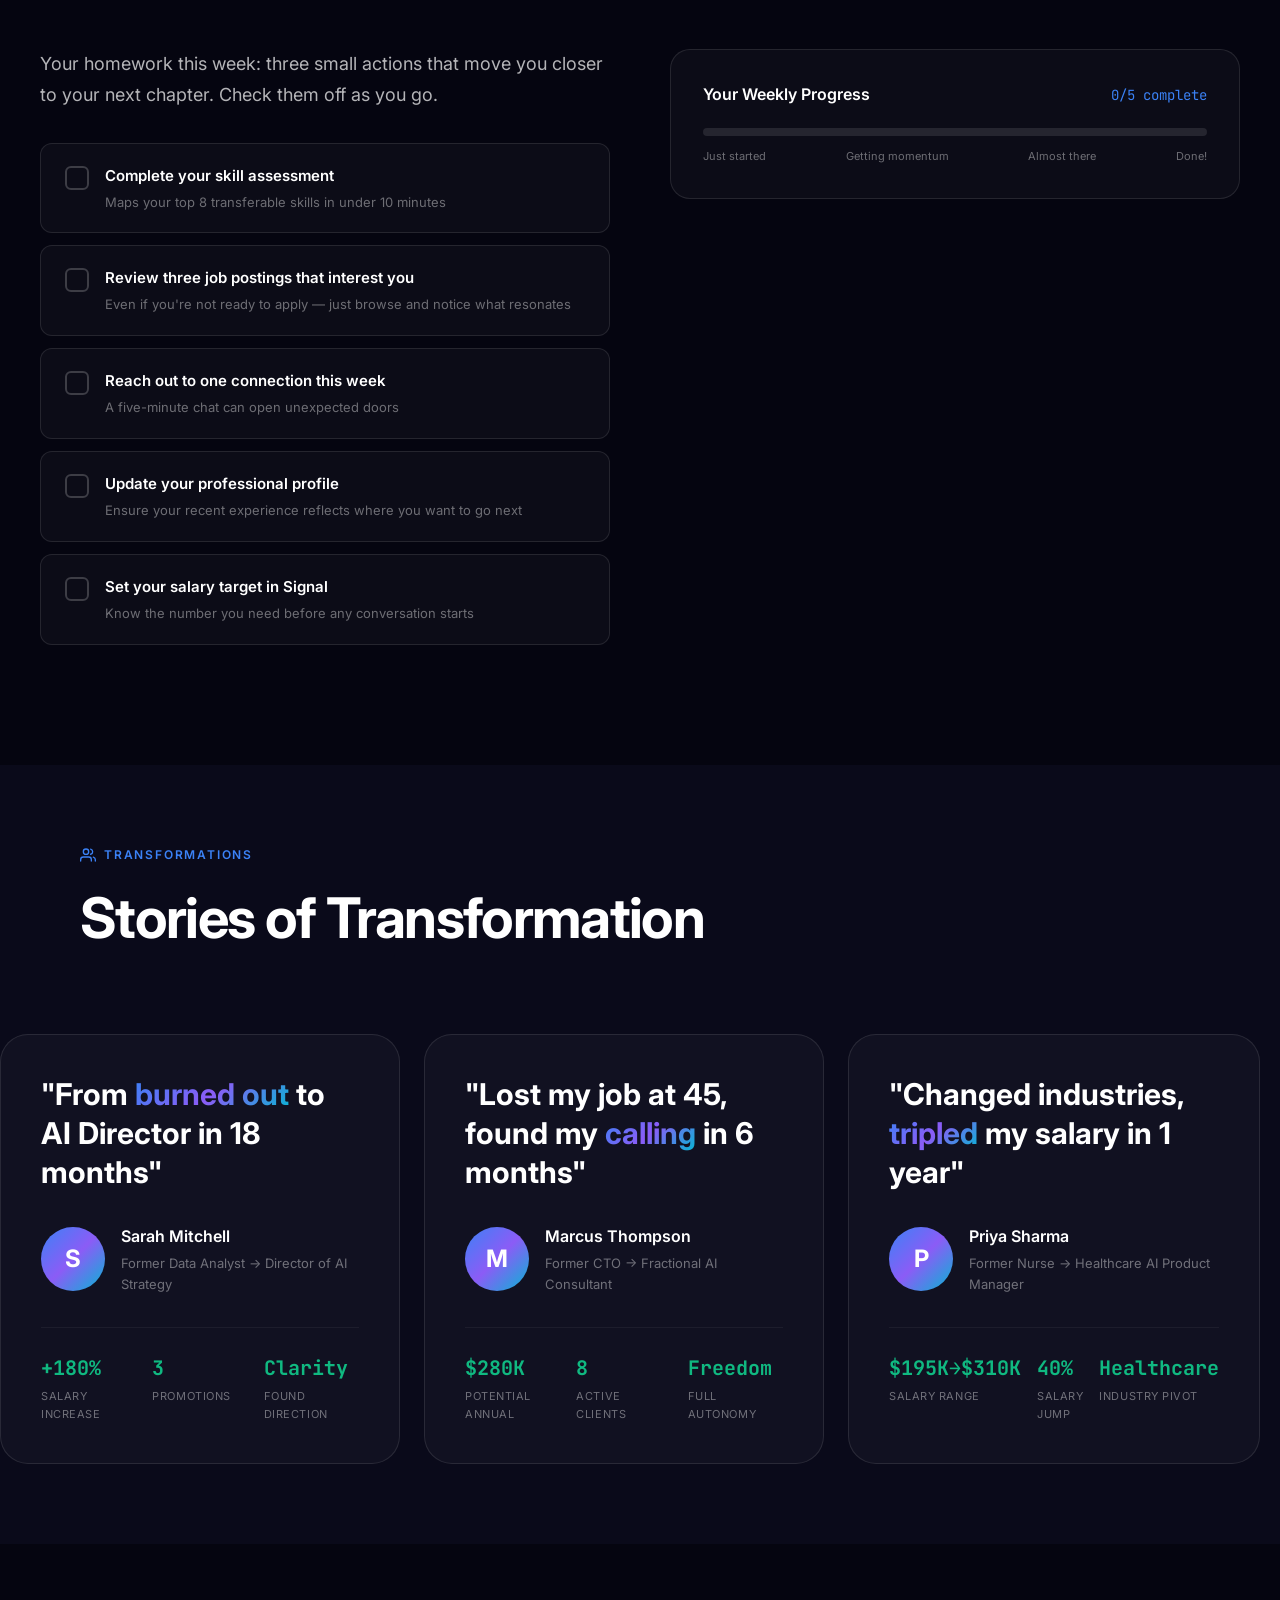
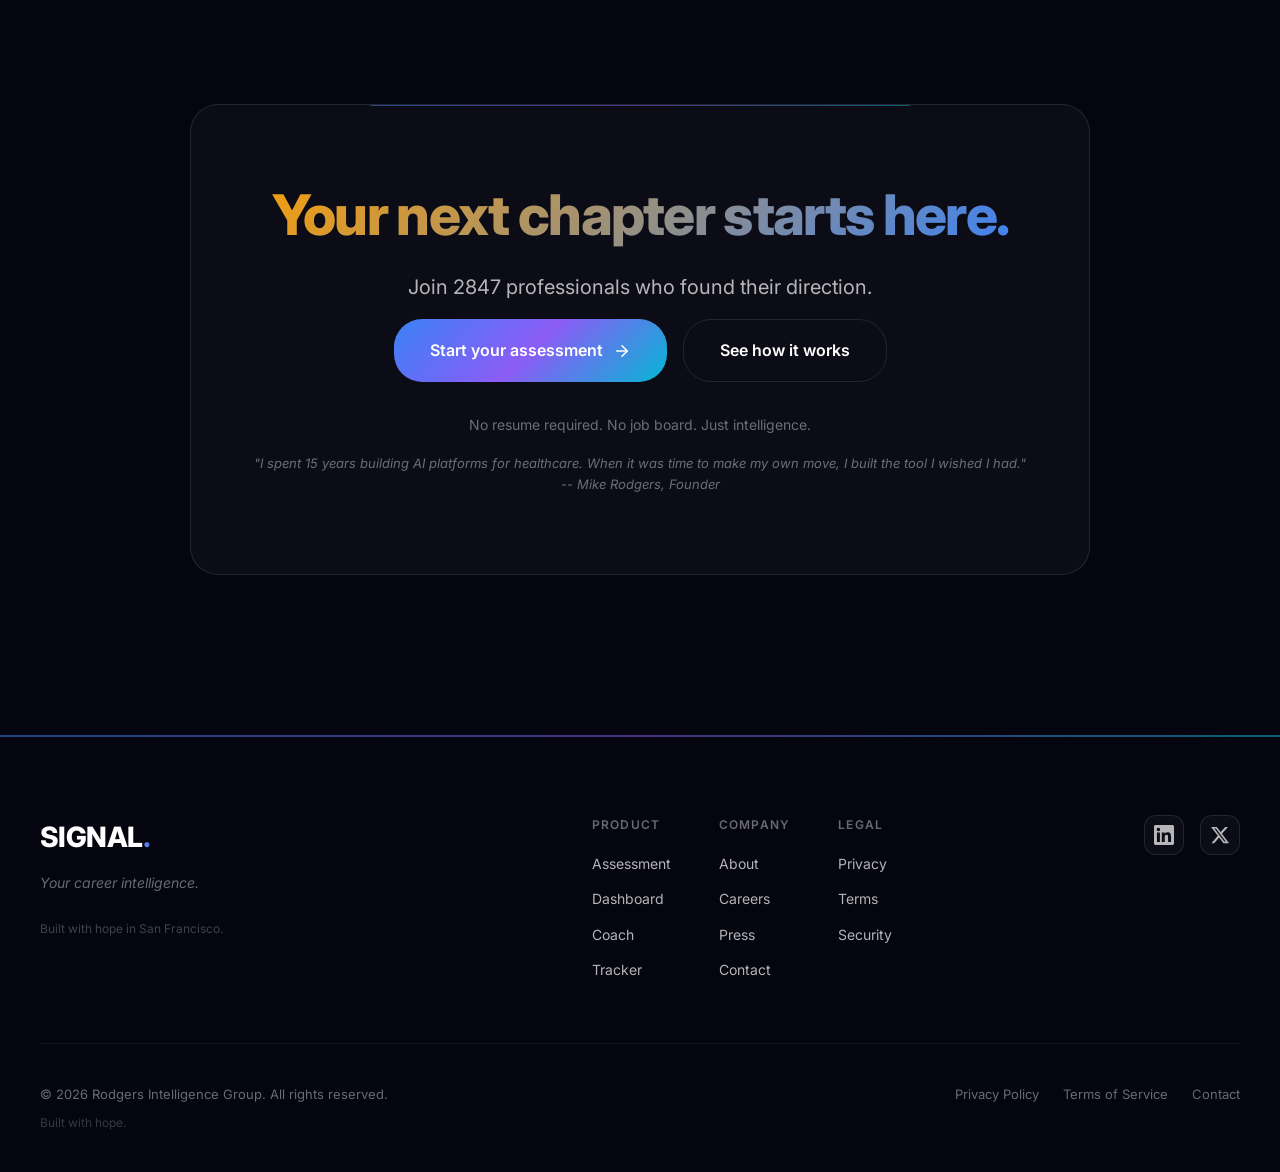
==== commit 0eb5e03c: "feat: Oracle Health free offer, RIG branding, dimension scoring, oracle landing page - Add Oracle ba" ====
--- a/frontend/index.html
+++ b/frontend/index.html
@@ -2349,7 +2349,12 @@
     }
   </style>
 </head>
-<body class="loading">
+<body class="loading has-oracle-banner">
+  <div class="oracle-banner" id="oracle-banner">
+    <span>✦ Free career intelligence for Oracle Health employees.</span>
+    <a href="/oracle">Unlock free access →</a>
+    <button class="oracle-banner-close" onclick="document.getElementById('oracle-banner').style.display='none';document.body.classList.remove('has-oracle-banner');" aria-label="Close banner">×</button>
+  </div>
   <!-- ══════════════════════════════════════════════════════════════════════
        LOADING SCREEN
   ══════════════════════════════════════════════════════════════════════ -->
@@ -2426,11 +2431,12 @@
        NAVIGATION
   ══════════════════════════════════════════════════════════════════════ -->
   <nav class="nav" role="navigation" aria-label="Main navigation">
-    <a href="#hero" class="nav-logo" aria-label="Signal - Return to top">SIGNAL<span>.</span></a>
+    <a href="#hero" class="nav-logo" aria-label="Signal by RIG - Return to top">SIGNAL<span class="by-rig"> by RIG</span><span class="dot-logo">.</span></a>
     <ul class="nav-links">
       <li><a href="assessment.html">Assessment</a></li>
       <li><a href="probability.html">Dashboard</a></li>
       <li><a href="coach.html">Coach</a></li>
+      <li><a href="/oracle" style="color: var(--color-teal); font-weight: 600;">Oracle Free</a></li>
       <li><a href="applications.html">Tracker</a></li>
       <li><button class="nav-signin" aria-label="Sign in to your account">Sign In</button></li>
     </ul>
@@ -2440,6 +2446,7 @@
       <span></span>
     </button>
     <div class="mobile-menu" id="mobile-menu" role="dialog" aria-label="Mobile navigation">
+      <a href="/oracle" style="color: var(--color-teal);">Oracle Free</a>
       <a href="assessment.html">Assessment</a>
       <a href="probability.html">Dashboard</a>
       <a href="coach.html">Coach</a>
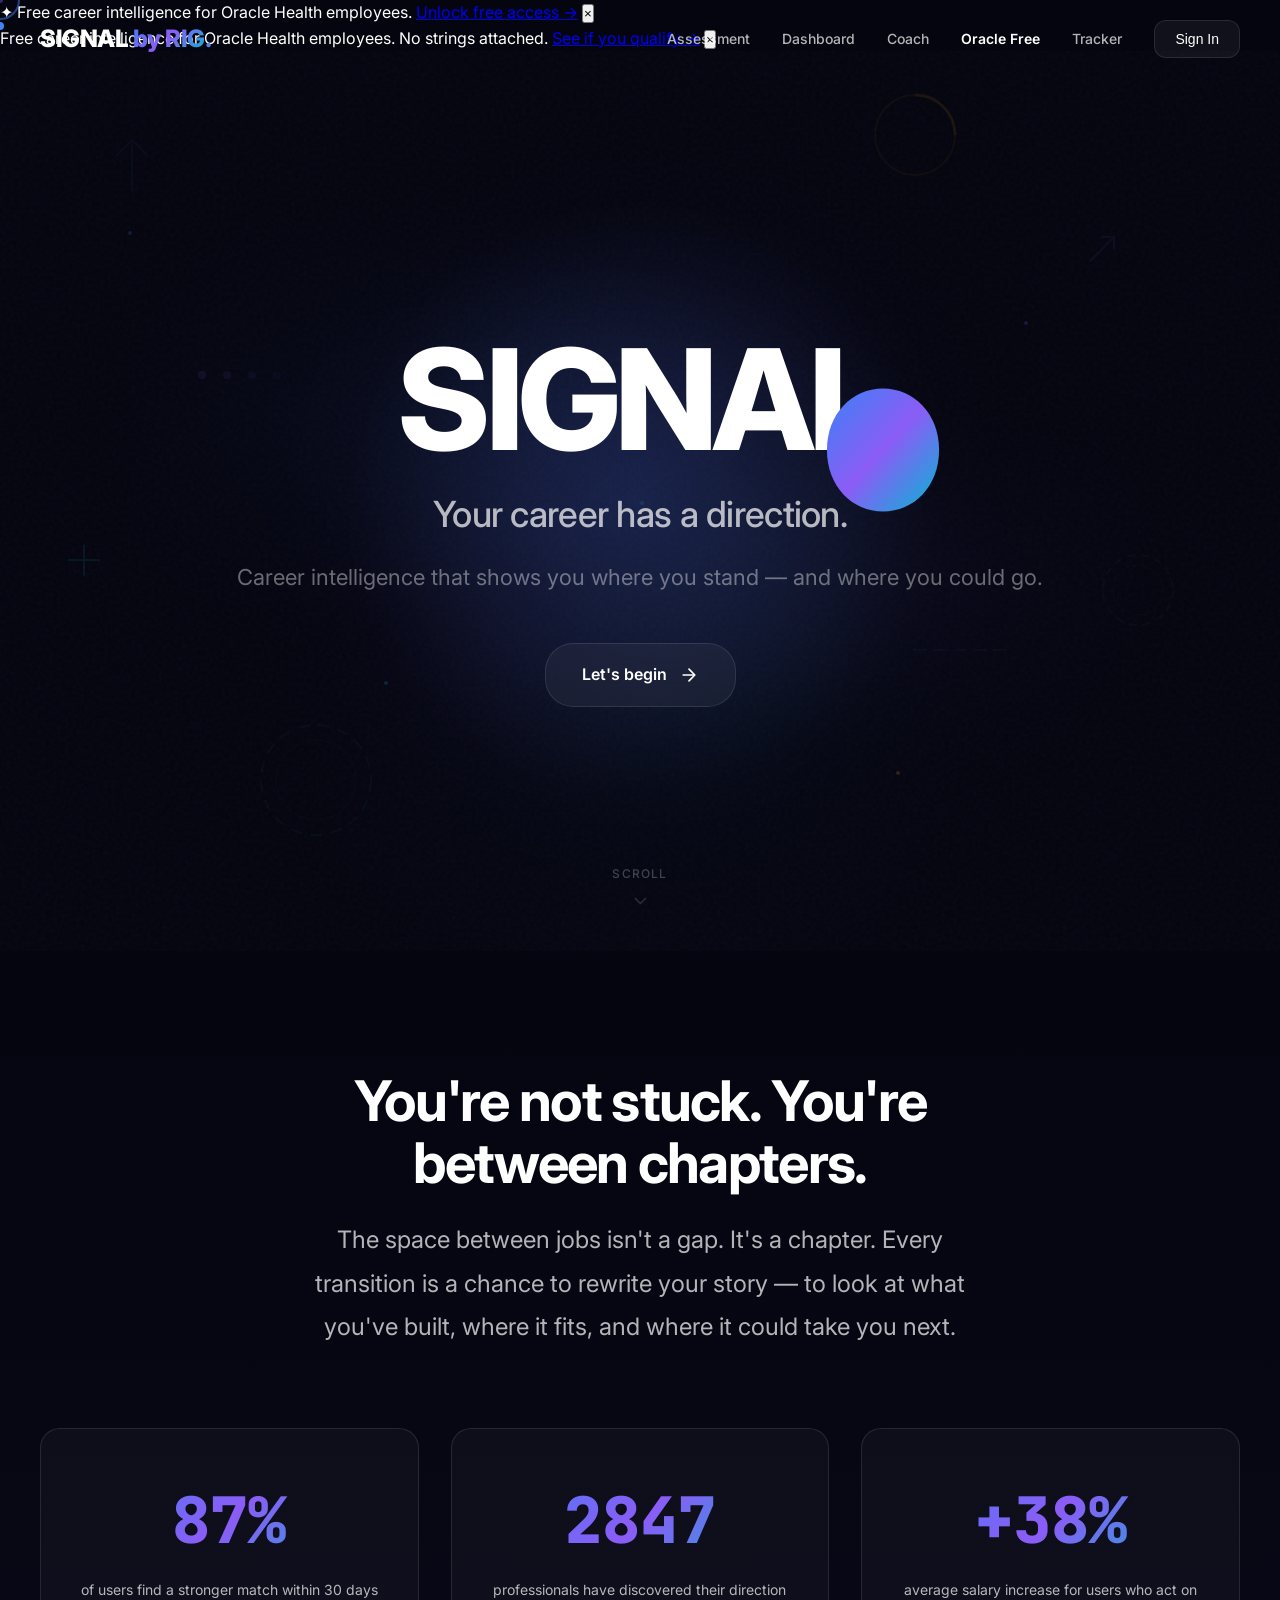
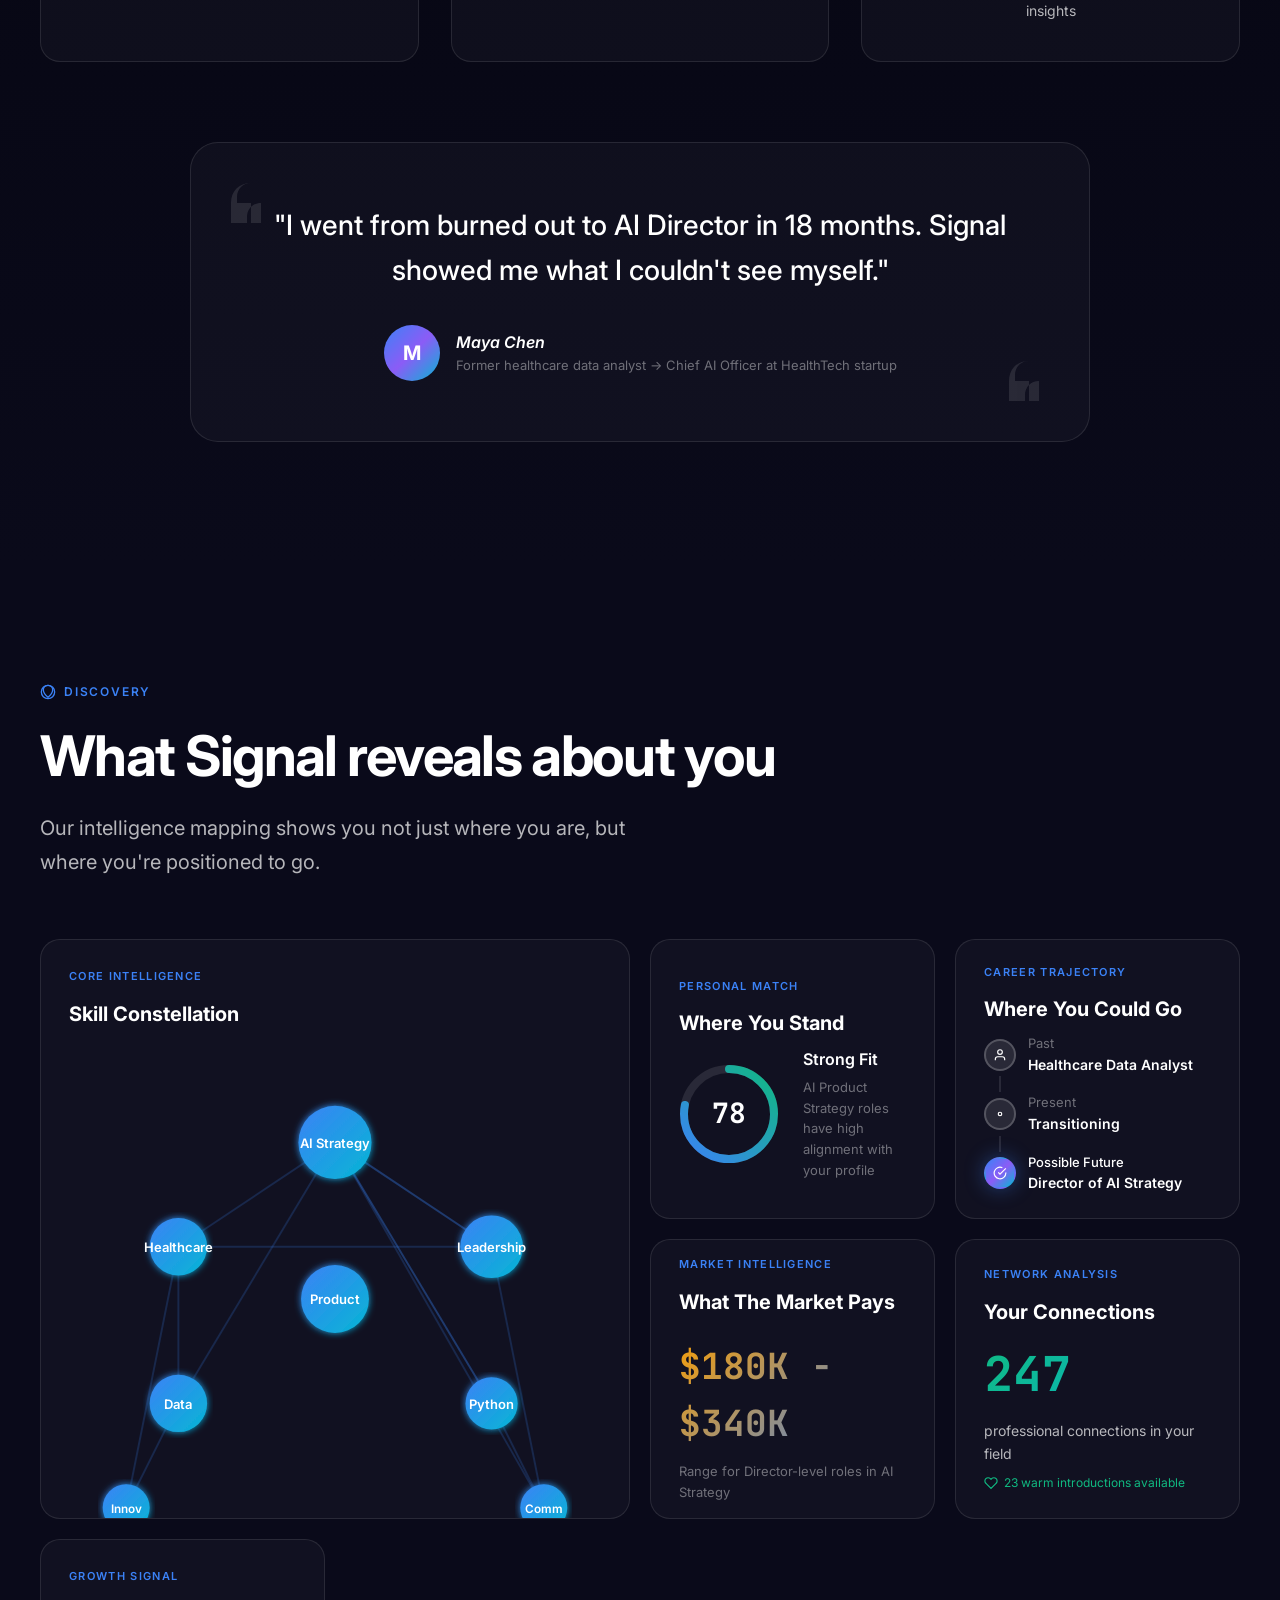
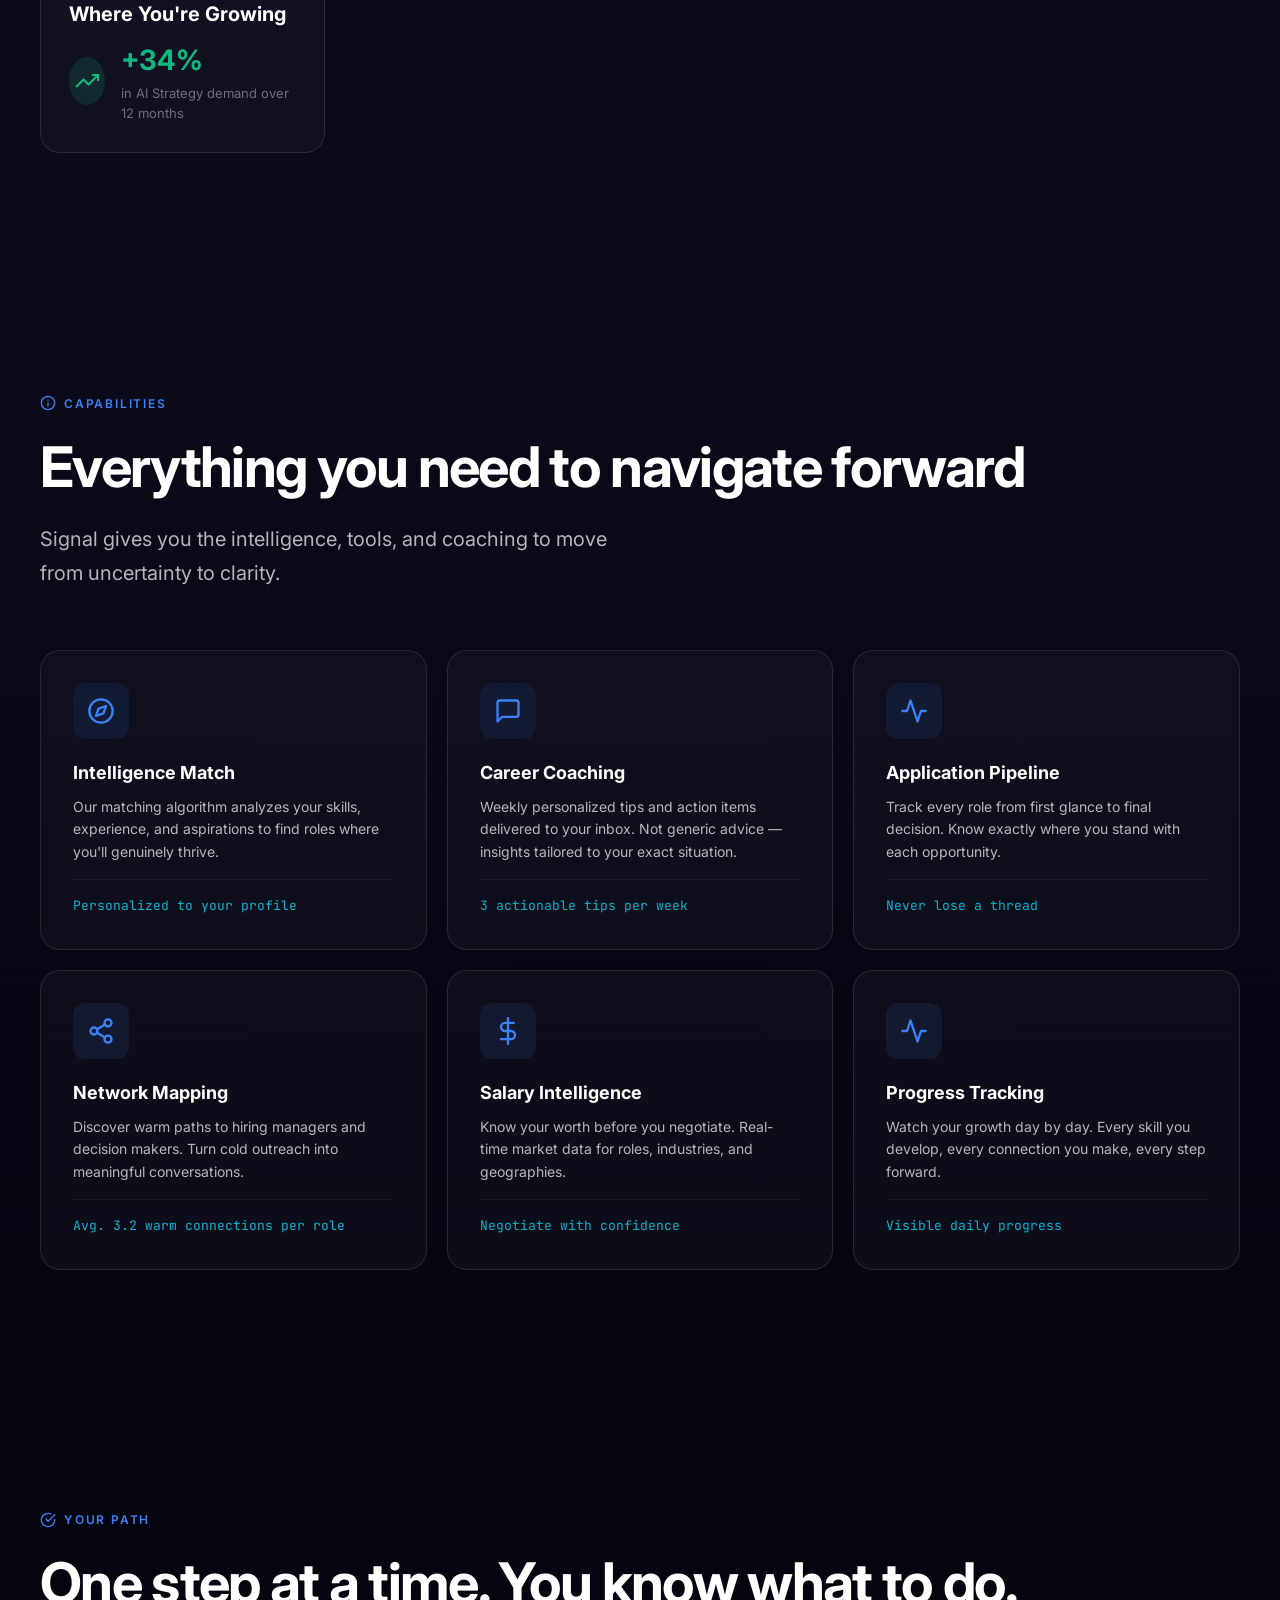
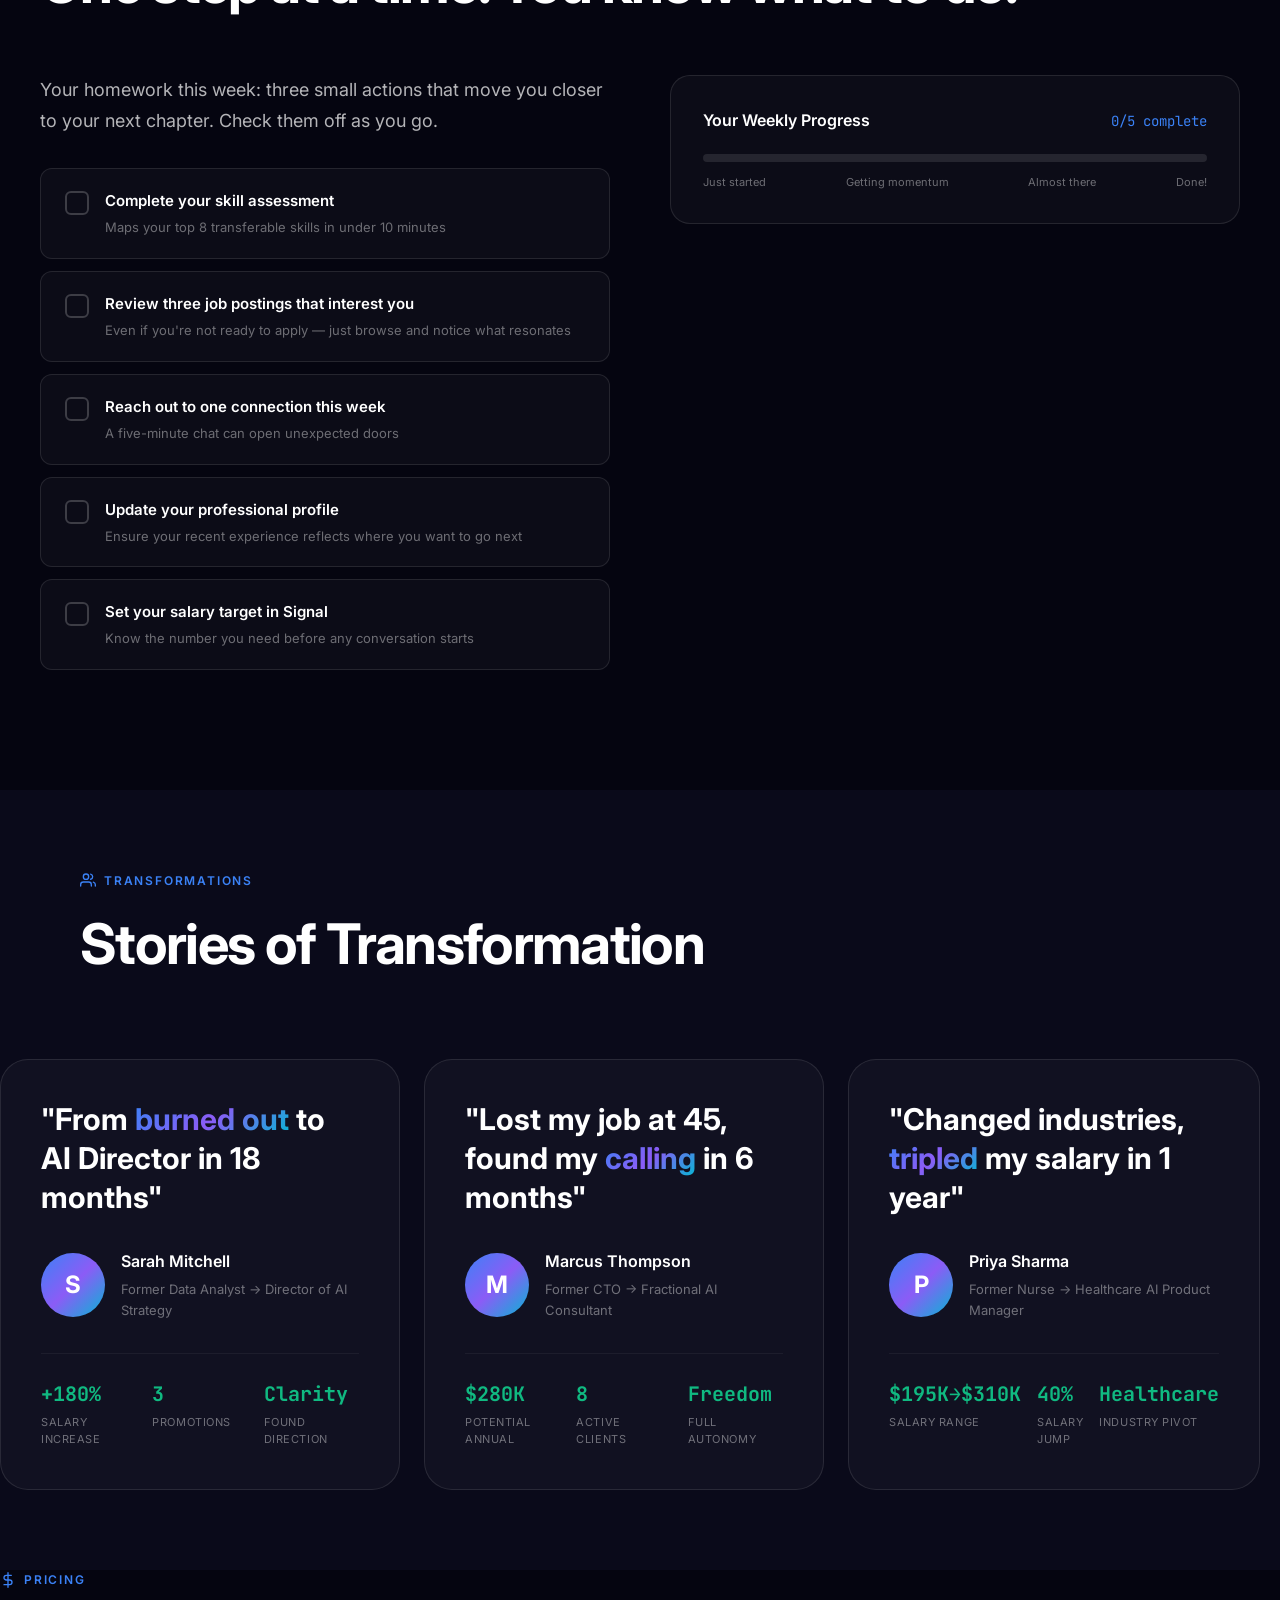
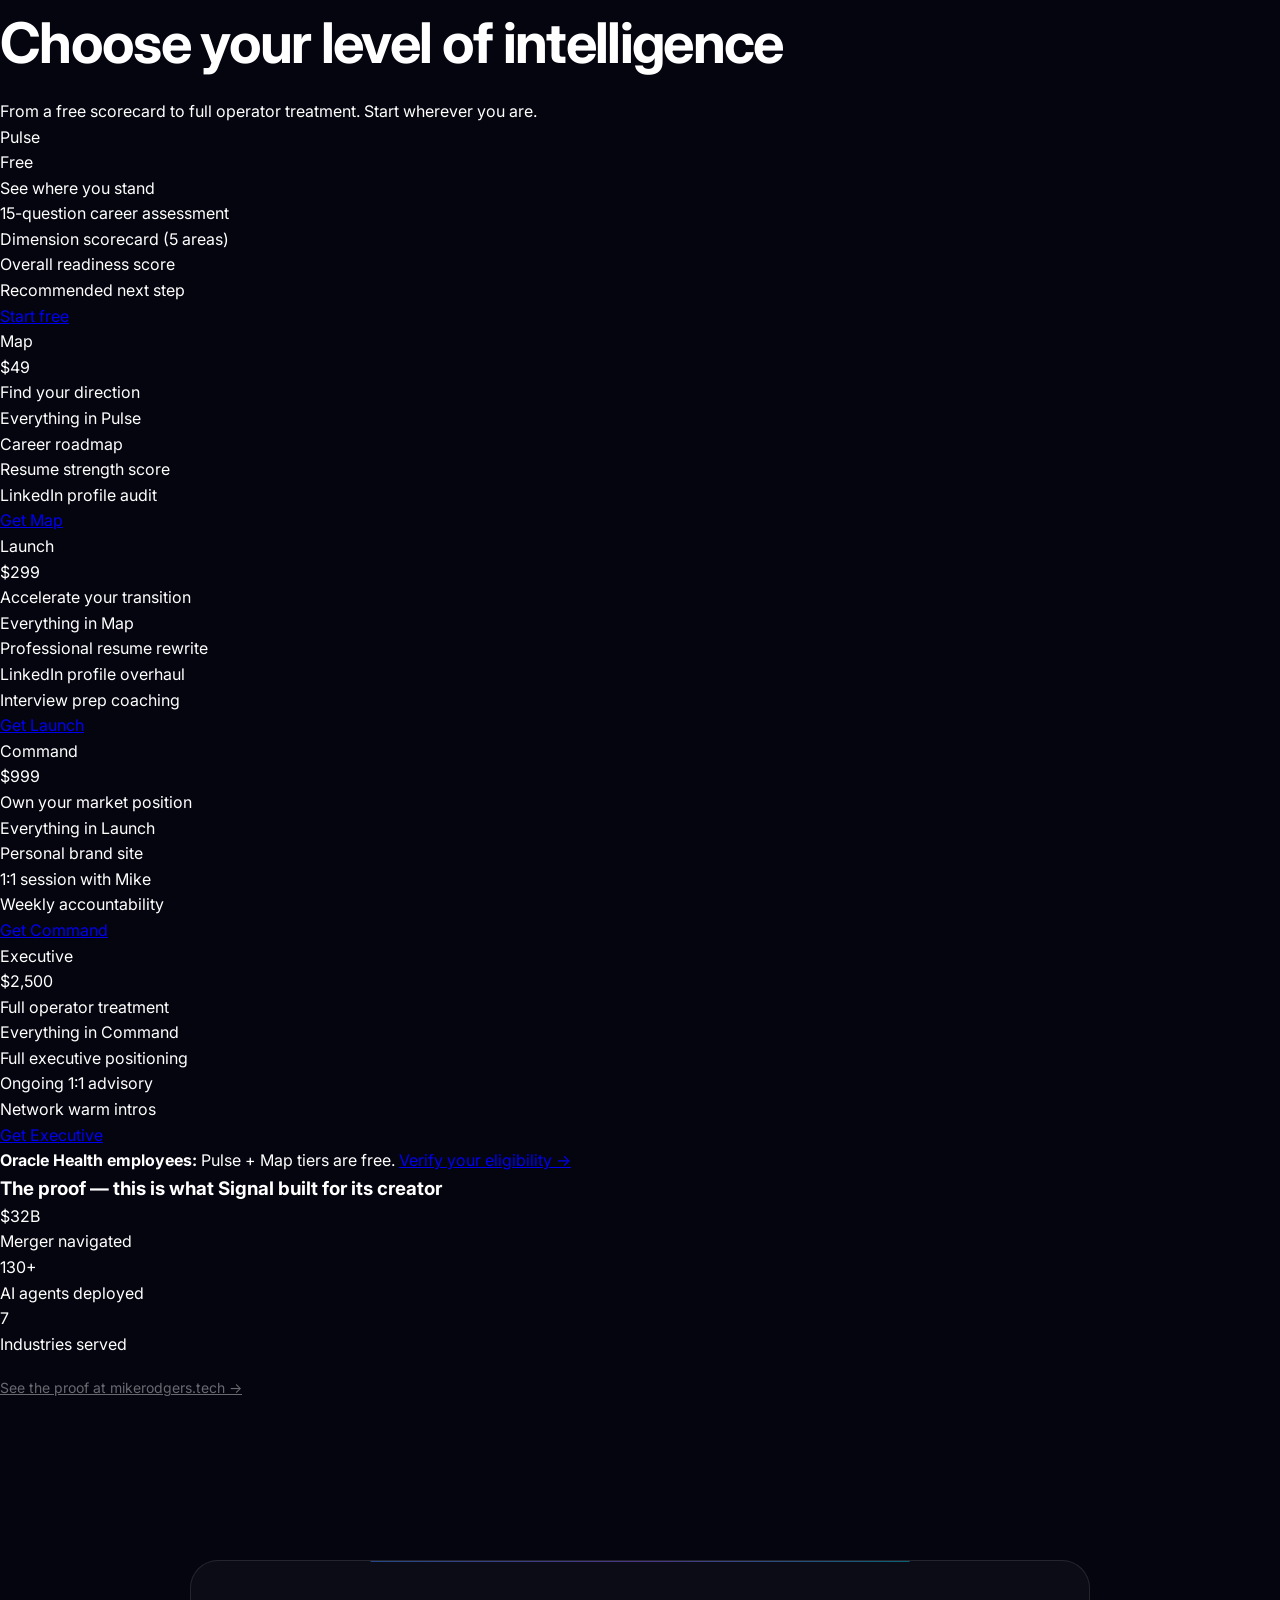
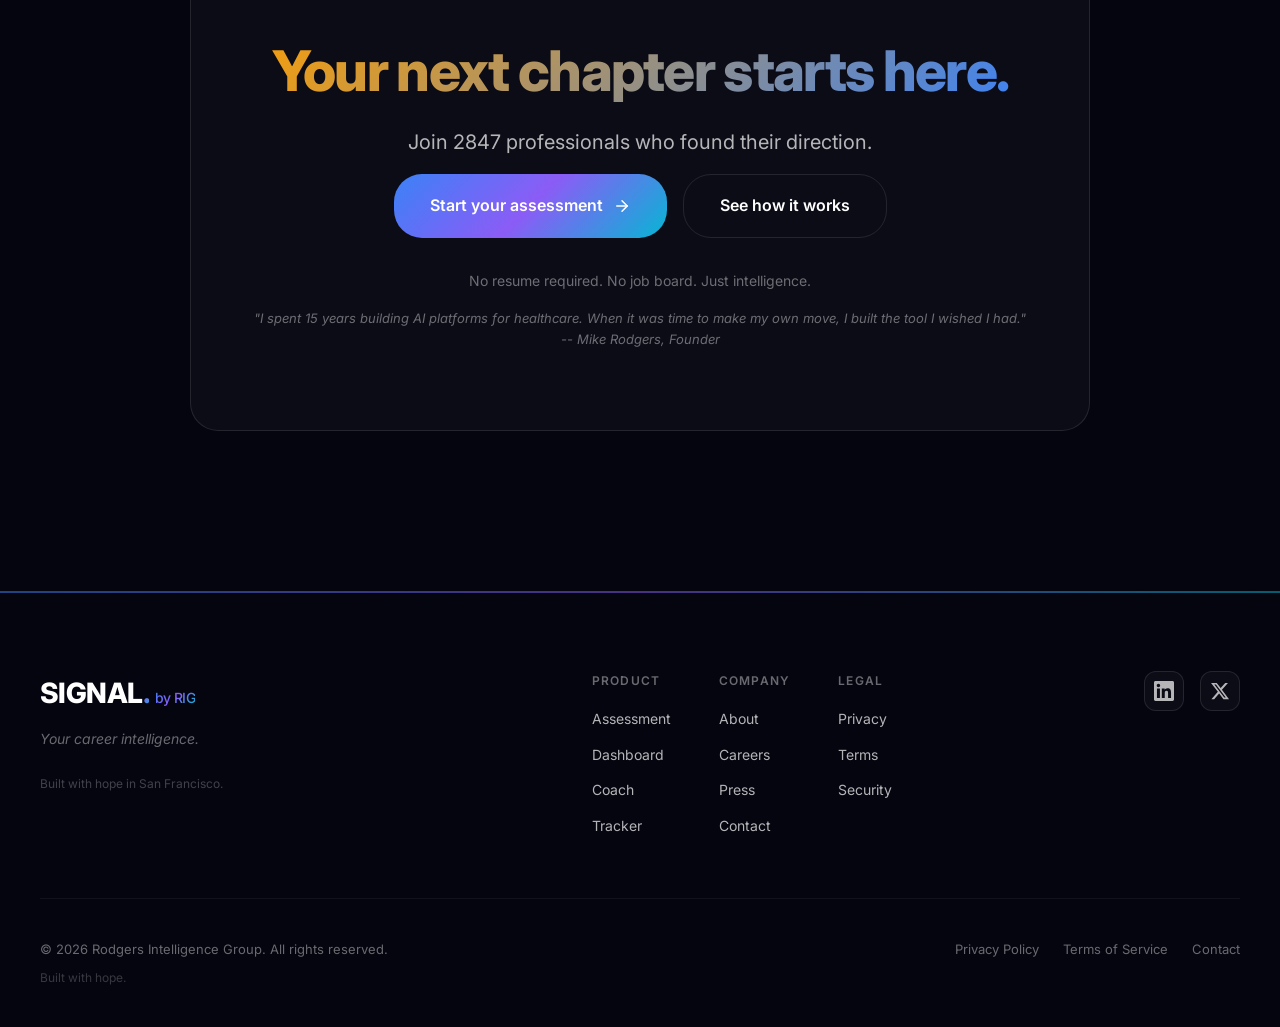
==== commit f1c48b75: "feat: privacy policy, terms of service, Supabase schema, P0 legal compliance - Add /privacy page wit" ====
--- a/frontend/index.html
+++ b/frontend/index.html
@@ -2455,6 +2455,13 @@
     </div>
   </nav>
 
+  <!-- Oracle Health Banner -->
+  <div class="oracle-banner" id="oracleBanner">
+    <span>Free career intelligence for Oracle Health employees. No strings attached.</span>
+    <a href="/oracle">See if you qualify →</a>
+    <button class="oracle-banner-close" onclick="document.getElementById('oracleBanner').style.display='none';document.body.classList.remove('has-oracle-banner');" aria-label="Close banner">×</button>
+  </div>
+
   <!-- ══════════════════════════════════════════════════════════════════════
        MAIN CONTENT
   ══════════════════════════════════════════════════════════════════════ -->
@@ -2502,7 +2509,7 @@
           <span class="word">a</span>
           <span class="word">direction.</span>
         </h2>
-        <p class="hero-sub">Career intelligence for $97/month. We help you see it.</p>
+        <p class="hero-sub">Career intelligence that shows you where you stand — and where you could go.</p>
         <a href="assessment.html" class="hero-cta" aria-label="Begin your career assessment">
           Let's begin
           <svg width="20" height="20" viewBox="0 0 24 24" fill="none" stroke="currentColor" stroke-width="2" stroke-linecap="round" stroke-linejoin="round" aria-hidden="true">
@@ -3059,6 +3066,115 @@
       </div>
     </section>
 
+    <!-- PRICING -->
+    <section class="pricing-section" id="pricing" aria-labelledby="pricing-title">
+      <div class="pricing-section-inner">
+        <div class="pricing-header">
+          <div class="section-label">
+            <svg viewBox="0 0 24 24" fill="none" stroke="currentColor" stroke-width="2" stroke-linecap="round" stroke-linejoin="round" aria-hidden="true"><path d="M12 1v22M17 5H9.5a3.5 3.5 0 0 0 0 7h5a3.5 3.5 0 0 1 0 7H6"/></svg>
+            Pricing
+          </div>
+          <h2 class="section-title" id="pricing-title">Choose your level of intelligence</h2>
+          <p>From a free scorecard to full operator treatment. Start wherever you are.</p>
+        </div>
+
+        <div class="pricing-grid">
+          <!-- Pulse -->
+          <div class="pricing-card">
+            <div class="pricing-tier-name">Pulse</div>
+            <div class="pricing-price pricing-price-free">Free</div>
+            <div class="pricing-desc">See where you stand</div>
+            <ul class="pricing-features">
+              <li>15-question career assessment</li>
+              <li>Dimension scorecard (5 areas)</li>
+              <li>Overall readiness score</li>
+              <li>Recommended next step</li>
+            </ul>
+            <a href="assessment.html" class="pricing-cta pricing-cta--secondary">Start free</a>
+          </div>
+
+          <!-- Map -->
+          <div class="pricing-card">
+            <div class="pricing-tier-name">Map</div>
+            <div class="pricing-price">$49</div>
+            <div class="pricing-desc">Find your direction</div>
+            <ul class="pricing-features">
+              <li>Everything in Pulse</li>
+              <li>Career roadmap</li>
+              <li>Resume strength score</li>
+              <li>LinkedIn profile audit</li>
+            </ul>
+            <a href="assessment.html" class="pricing-cta pricing-cta--secondary">Get Map</a>
+          </div>
+
+          <!-- Launch -->
+          <div class="pricing-card pricing-card--featured">
+            <div class="pricing-tier-name">Launch</div>
+            <div class="pricing-price">$299</div>
+            <div class="pricing-desc">Accelerate your transition</div>
+            <ul class="pricing-features">
+              <li>Everything in Map</li>
+              <li>Professional resume rewrite</li>
+              <li>LinkedIn profile overhaul</li>
+              <li>Interview prep coaching</li>
+            </ul>
+            <a href="assessment.html" class="pricing-cta pricing-cta--primary">Get Launch</a>
+          </div>
+
+          <!-- Command -->
+          <div class="pricing-card">
+            <div class="pricing-tier-name">Command</div>
+            <div class="pricing-price">$999</div>
+            <div class="pricing-desc">Own your market position</div>
+            <ul class="pricing-features">
+              <li>Everything in Launch</li>
+              <li>Personal brand site</li>
+              <li>1:1 session with Mike</li>
+              <li>Weekly accountability</li>
+            </ul>
+            <a href="assessment.html" class="pricing-cta pricing-cta--secondary">Get Command</a>
+          </div>
+
+          <!-- Executive -->
+          <div class="pricing-card">
+            <div class="pricing-tier-name">Executive</div>
+            <div class="pricing-price">$2,500</div>
+            <div class="pricing-desc">Full operator treatment</div>
+            <ul class="pricing-features">
+              <li>Everything in Command</li>
+              <li>Full executive positioning</li>
+              <li>Ongoing 1:1 advisory</li>
+              <li>Network warm intros</li>
+            </ul>
+            <a href="assessment.html" class="pricing-cta pricing-cta--gold">Get Executive</a>
+          </div>
+        </div>
+
+        <div class="pricing-oracle-callout">
+          <p><strong>Oracle Health employees:</strong> Pulse + Map tiers are free. <a href="/oracle">Verify your eligibility →</a></p>
+        </div>
+
+        <div class="pricing-proof">
+          <h3>The proof — this is what Signal built for its creator</h3>
+          <div class="pricing-proof-grid">
+            <div class="pricing-proof-item">
+              <div class="pricing-proof-number">$32B</div>
+              <div class="pricing-proof-label">Merger navigated</div>
+            </div>
+            <div class="pricing-proof-item">
+              <div class="pricing-proof-number">130+</div>
+              <div class="pricing-proof-label">AI agents deployed</div>
+            </div>
+            <div class="pricing-proof-item">
+              <div class="pricing-proof-number">7</div>
+              <div class="pricing-proof-label">Industries served</div>
+            </div>
+          </div>
+          <p style="margin-top:20px;font-size:14px;color:var(--text-muted)"><a href="https://mikerodgers.tech" target="_blank" rel="noopener" style="color:var(--color-gold);text-decoration:underline">See the proof at mikerodgers.tech →</a></p>
+        </div>
+      </div>
+    </section>
+
     <!-- CTA -->
     <section class="section section--cta" id="cta" aria-labelledby="cta-title">
       <div class="cta-card">
@@ -3090,7 +3206,7 @@
     <div class="footer-inner">
       <div class="footer-top">
         <div class="footer-brand">
-          <div class="footer-logo">SIGNAL<span>.</span></div>
+          <div class="footer-logo">SIGNAL<span>.</span> <span style="font-size:0.5em;color:var(--color-gold);font-weight:500">by RIG</span></div>
           <div class="footer-tagline">Your career intelligence.</div>
           <div class="footer-meta">Built with hope in San Francisco.</div>
         </div>
